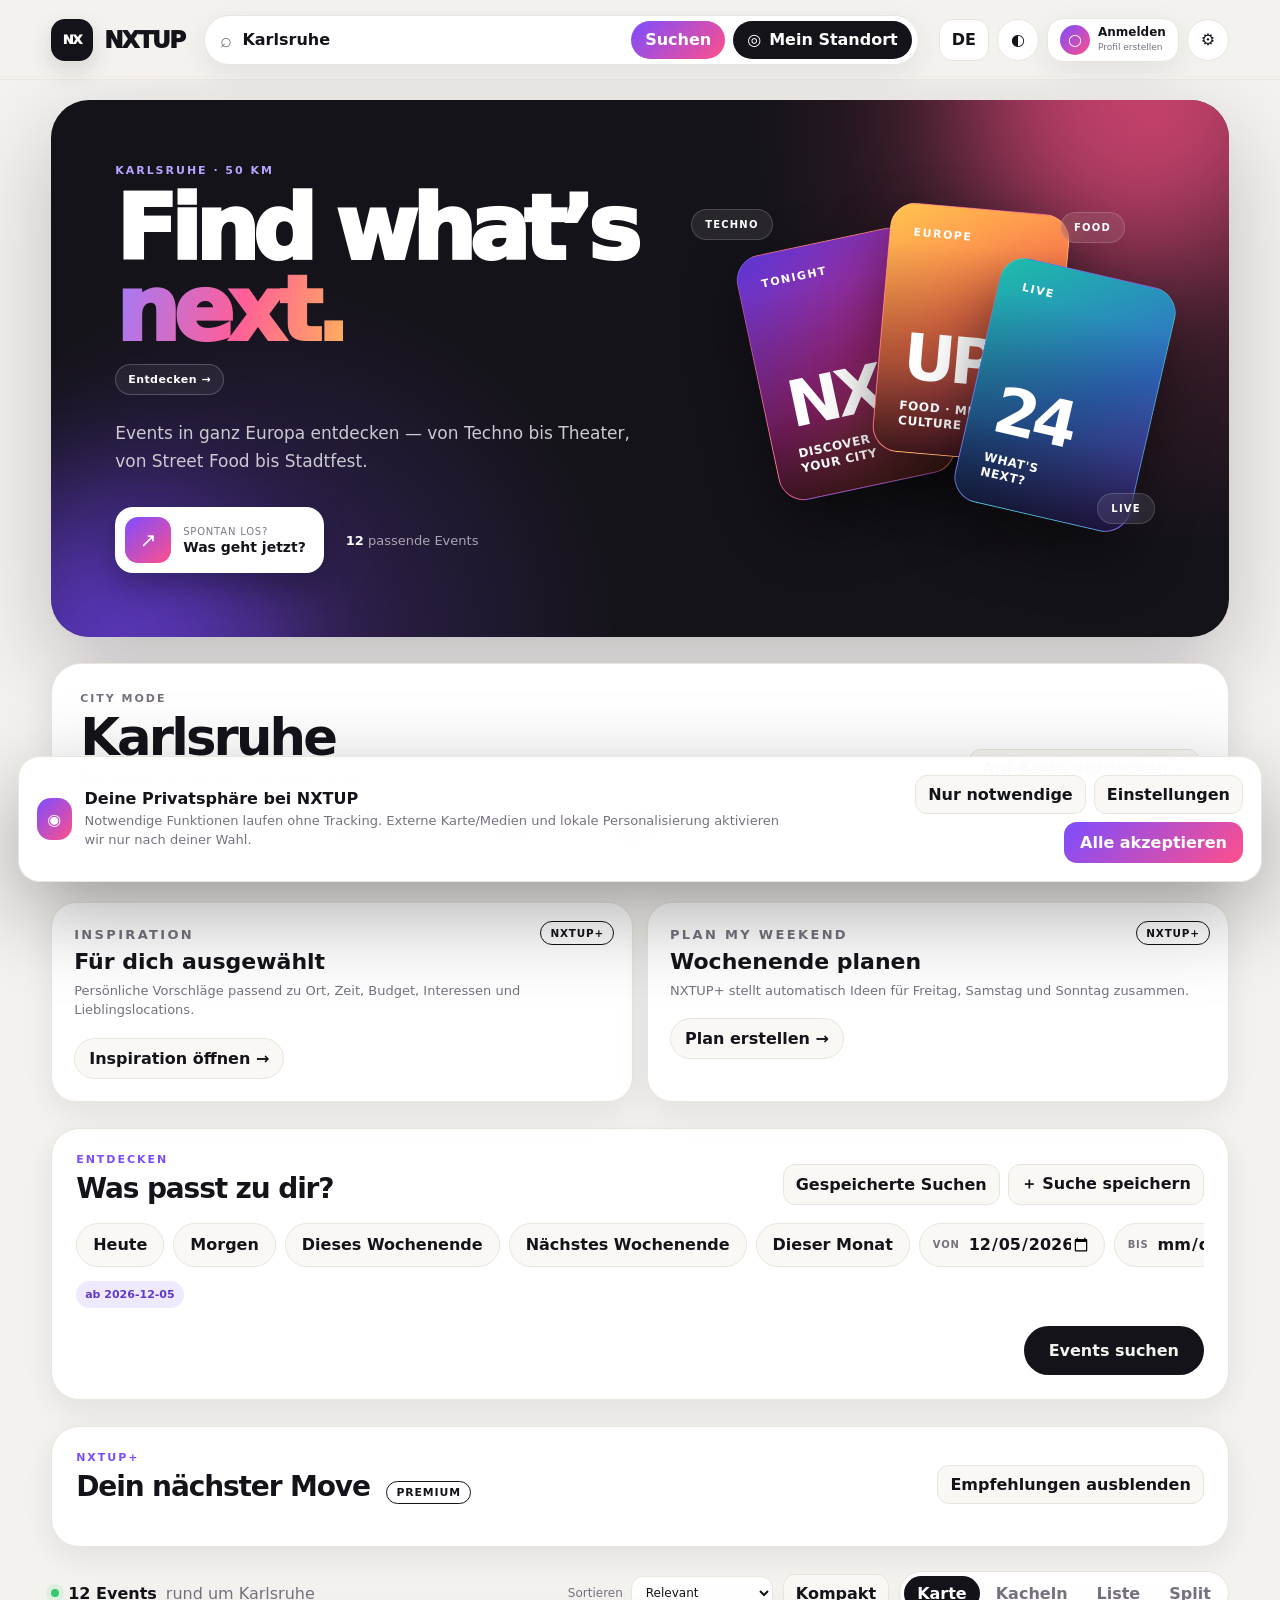
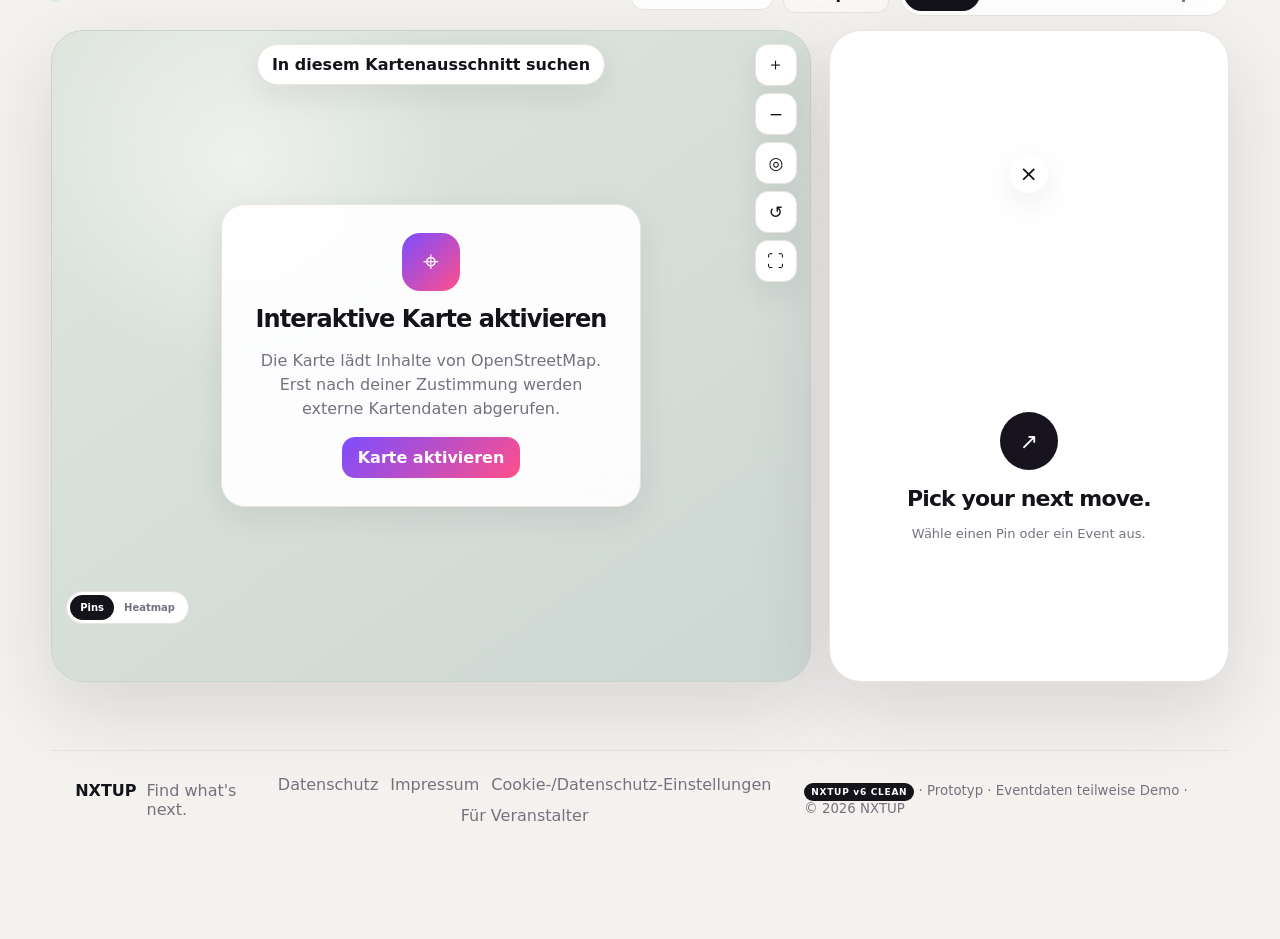
==== index.html @ 3a93f33f "Add files via upload" ====
<!doctype html>
<html lang="de">
<head>
  <meta charset="utf-8">
  <meta name="viewport" content="width=device-width,initial-scale=1,viewport-fit=cover">
  <meta name="theme-color" content="#15131a">
  <meta name="description" content="NXTUP — Find what's next. Events in Europa entdecken.">
  <title>NXTUP — Find what's next.</title>
  <link rel="manifest" href="manifest.webmanifest">
  <link rel="stylesheet" href="style.css">
</head>
<body>
  <a class="skipLink" href="#main">Zum Inhalt</a>

  <header class="topbar">
    <a class="brand" href="#" aria-label="NXTUP Startseite">
      <span class="brandGlyph">NX</span><span class="brandWord">NXTUP</span>
    </a>
    <form id="citySearch" class="searchShell" role="search">
      <span class="searchIcon" aria-hidden="true">⌕</span>
      <input id="place" list="citySuggestions" value="Karlsruhe" autocomplete="off" aria-label="Stadt, Ort oder PLZ" placeholder="Stadt, Ort oder PLZ in Europa">
      <datalist id="citySuggestions"></datalist>
      <button class="searchSubmit" type="submit">Suchen</button>
      <button id="locate" class="locationBtn" type="button" aria-label="Aktuellen Standort verwenden">◎ <b>Mein Standort</b></button>
    </form>
    <div class="topActions">
      <button id="language" class="textIconBtn" type="button" aria-label="Sprache wechseln">DE</button>
      <button id="theme" class="iconBtn" type="button" aria-label="Hell-/Dunkelmodus">◐</button>
      <button id="accountBtn" class="accountBtn" type="button" aria-label="Anmelden oder Profil erstellen"><span>○</span><b>Anmelden</b><small>Profil erstellen</small></button>
      <button id="privacyBtnTop" class="iconBtn" type="button" aria-label="Datenschutzeinstellungen">⚙</button>
    </div>
  </header>

  <main id="main">
    <section class="hero">
      <div class="heroGlow heroGlowA"></div><div class="heroGlow heroGlowB"></div>
      <div class="heroCopy">
        <p class="eyebrow" id="heroLocation">KARLSRUHE · 50 KM</p>
        <button id="heroDiscover" class="heroDiscover" type="button" aria-label="Quick Discover öffnen"><span class="heroTitle">Find what’s <span>next.</span></span><em>Entdecken →</em></button>
        <p class="heroText">Events in ganz Europa entdecken — von Techno bis Theater, von Street Food bis Stadtfest.</p>
        <div class="heroActions">
          <button id="now" class="primaryAction" type="button"><span class="bolt">↗</span><span><small>Spontan los?</small><strong>Was geht jetzt?</strong></span></button>
          <span class="heroHint"><b id="heroCount">0</b> passende Events</span>
        </div>
      </div>
      <div class="heroVisual" aria-hidden="true">
        <div class="poster posterOne"><span>TONIGHT</span><b>NX</b><small>DISCOVER<br>YOUR CITY</small></div>
        <div class="poster posterTwo"><span>EUROPE</span><b>UP</b><small>FOOD · MUSIC<br>CULTURE</small></div>
        <div class="poster posterThree"><span>LIVE</span><b>24</b><small>WHAT'S<br>NEXT?</small></div>
        <div class="floatingTag tagA">TECHNO</div><div class="floatingTag tagB">FOOD</div><div class="floatingTag tagC">LIVE</div>
      </div>
    </section>

    <section class="cityMode" aria-label="City Mode">
      <div class="cityModeCard">
        <div class="cityModeTop"><div><p class="kicker">CITY MODE</p><h2 id="cityModeTitle">Karlsruhe</h2><p><b id="cityModeCount">0</b> Ideen für deinen nächsten Move.</p></div><button id="cityMapBtn" class="ghostBtn" type="button">Auf Karte entdecken →</button></div>
        <div class="cityChips"><button class="cityChip" data-cityfilter="trending">Trending</button><button class="cityChip" data-cityfilter="today">Heute</button><button class="cityChip" data-cityfilter="weekend">Wochenende</button><button class="cityChip" data-cityfilter="free">Kostenlos</button><button class="cityChip" data-cityfilter="nightlife">Nightlife</button><button class="cityChip" data-cityfilter="food">Food</button><button class="cityChip" data-cityfilter="culture">Kultur</button></div>
      </div>
    </section>

    <section class="smartTools" aria-label="NXTUP Plus">
      <article class="smartBox premiumBox"><p class="kicker">INSPIRATION</p><h3>Für dich ausgewählt</h3><p>Persönliche Vorschläge passend zu Ort, Zeit, Budget, Interessen und Lieblingslocations.</p><div class="smartActions"><button id="surpriseBtn" class="smartAction" type="button">Inspiration öffnen →</button></div></article>
      <article class="smartBox premiumBox"><p class="kicker">PLAN MY WEEKEND</p><h3>Wochenende planen</h3><p>NXTUP+ stellt automatisch Ideen für Freitag, Samstag und Sonntag zusammen.</p><div class="smartActions"><button id="weekendPlanBtn" class="smartAction" type="button">Plan erstellen →</button></div></article>
    </section>

    <section class="discoveryShell" aria-label="Eventfilter">
      <div class="sectionIntro">
        <div><p class="kicker">ENTDECKEN</p><h2>Was passt zu dir?</h2></div>
        <div class="introActions"><button id="savedSearchesBtn" class="ghostBtn" type="button">Gespeicherte Suchen</button><button id="saveSearchBtn" class="ghostBtn" type="button">＋ Suche speichern</button></div>
      </div>

      <div class="quickRow" id="quickRow">
        <button class="quickChip" data-date="today" type="button">Heute</button>
        <button class="quickChip" data-date="tomorrow" type="button">Morgen</button>
        <button class="quickChip" data-date="weekend" type="button">Dieses Wochenende</button>
        <button class="quickChip" data-date="nextweekend" type="button">Nächstes Wochenende</button>
        <button class="quickChip" data-date="month" type="button">Dieser Monat</button>
        <label class="fieldChip"><span>Von</span><input id="from" type="date"></label>
        <label class="fieldChip"><span>Bis</span><input id="to" type="date"></label>
        <select id="type" class="selectChip" aria-label="Eventart"><option value="">Alle Eventarten</option></select>
        <select id="genre" class="selectChip" aria-label="Genre"><option value="">Alle Genres</option></select>
        <label class="fieldChip radiusChip"><span>Radius</span><select id="radius"><option value="5">5 km</option><option value="10">10 km</option><option value="25">25 km</option><option value="50" selected>50 km</option><option value="100">100 km</option><option value="city">Stadt</option><option value="map">Kartenausschnitt</option></select></label>
        <button id="more" class="quickChip filterButton" type="button">＋ Weitere Filter</button>
      </div>

      <div id="activeFilters" class="activeFilters" aria-live="polite"></div>
      <div class="discoverySearchRow"><button id="mainFilterSearch" class="discoverySearchBtn" type="button">Events suchen</button></div>

      <section id="morePanel" class="morePanel hidden" aria-label="Weitere Filter">
        <div class="panelHead"><strong>Weitere Filter</strong><button id="closeFilters" class="closeMini" type="button" aria-label="Filter schließen">×</button></div>
        <div class="filterGrid">
          <label class="togglePill"><input id="free" type="checkbox"> Kostenlos</label>
          <label class="togglePill"><input id="outdoor" type="checkbox"> Outdoor</label>
          <label class="togglePill"><input id="indoor" type="checkbox"> Indoor</label>
          <div class="priceRange"><label class="miniField">Preis ab <input id="minPrice" type="number" min="0" inputmode="decimal" value="0"><b>€</b></label><label class="miniField">Preis bis <input id="maxPrice" type="number" min="0" inputmode="decimal" placeholder="egal"><b>€</b></label></div>
          <label class="miniField">Start ab <input id="startTime" type="time"></label>
          <label class="miniField">Mindestalter <select id="age"><option value="">egal</option><option value="0">alle</option><option value="16">16+</option><option value="18">18+</option></select></label>
        </div>
        <div class="panelFooter"><button id="reset" class="resetBtn" type="button">Alles zurücksetzen</button><button id="applyFilters" class="ctaSmall" type="button">Ergebnisse anzeigen</button></div>
      </section>
    </section>

    <section class="recommendations" aria-label="Empfehlungen">
      <div class="recommendationHead"><div><p class="kicker">NXTUP+</p><h2>Dein nächster Move <span class="premiumTag">PREMIUM</span></h2></div><button id="toggleRecommendations" class="ghostBtn" type="button">Empfehlungen ausblenden</button></div>
      <div id="recommendationRail" class="recommendationRail"></div>
    </section>

    <section class="toolbar" aria-label="Ergebnisse steuern">
      <div class="resultsText"><span class="pulseDot"></span><strong id="count">0 Events</strong><span id="context"> rund um Karlsruhe</span></div>
      <div class="toolbarRight">
        <label class="sortControl">Sortieren <select id="sort"><option value="relevance">Relevant</option><option value="distance">Entfernung</option><option value="date">Datum</option><option value="price">Preis</option><option value="popular">Beliebtheit</option><option value="new">Neu hinzugefügt</option></select></label>
        <button id="densityBtn" class="ghostBtn" type="button" aria-pressed="false">Kompakt</button>
        <div class="viewSwitch" role="group" aria-label="Darstellung">
          <button id="mapBtn" class="active" type="button">Karte</button>
          <button id="gridBtn" type="button">Kacheln</button>
          <button id="listBtn" type="button">Liste</button>
          <button id="splitBtn" class="desktopOnly" type="button">Split</button>
        </div>
      </div>
    </section>

    <section id="mapView" class="mapWrap">
      <div class="mapPane">
        <div id="map" class="map" aria-label="Eventkarte"><div id="heatLegend" class="heatLegend hidden">Heatmap · je stärker, desto mehr Events</div>
          <div id="mapFallback" class="mapFallback">
            <div class="mapFallbackCard">
              <span class="mapGlyph">⌖</span><h2>Interaktive Karte aktivieren</h2>
              <p>Die Karte lädt Inhalte von OpenStreetMap. Erst nach deiner Zustimmung werden externe Kartendaten abgerufen.</p>
              <button id="enableMap" class="ctaSmall" type="button">Karte aktivieren</button>
            </div>
          </div>
        </div>
        <div class="mapModeToggle"><button id="pinsMode" class="active" type="button">Pins</button><button id="heatMode" type="button">Heatmap</button></div>
        <div class="floatingMapControls" aria-label="Kartensteuerung">
          <button id="zoomIn" type="button" title="Hineinzoomen">＋</button>
          <button id="zoomOut" type="button" title="Herauszoomen">−</button>
          <button id="mapLocate" type="button" title="Mein Standort">◎</button>
          <button id="resetMap" type="button" title="Zur Stadt zurück">↺</button>
          <button id="fullscreenMap" type="button" title="Vollbild">⛶</button>
        </div>
        <button id="searchMapArea" class="searchMapArea" type="button">In diesem Kartenausschnitt suchen</button>
      </div>
      <aside id="preview" class="preview empty" aria-live="polite">
        <button id="closePreview" class="closePanel" type="button" aria-label="Vorschau schließen">×</button>
        <div class="emptyState"><span>↗</span><strong>Pick your next move.</strong><p>Wähle einen Pin oder ein Event aus.</p></div>
      </aside>
    </section>

    <section id="gridView" class="eventGrid hidden" aria-label="Eventkacheln"></section>
    <section id="listView" class="eventList hidden" aria-label="Eventliste"></section>
    <section id="splitView" class="splitView hidden" aria-label="Geteilte Kartenansicht"><div id="splitList" class="splitList"></div><div id="splitMap" class="splitMap"><p>Karte wird über die Kartenansicht synchronisiert.</p></div></section>
  </main>

  <nav class="mobileNav" aria-label="Hauptnavigation">
    <button class="active" data-nav="discover" type="button"><b>⌖</b><span>Entdecken</span></button>
    <button id="navNow" type="button"><b>•</b><span>Jetzt</span></button>
    <button id="navSearch" type="button"><b>⌕</b><span>Events</span></button>
    <button id="saved" type="button"><b>♡</b><span>Merkliste</span></button>
    <button id="profile" type="button"><b>○</b><span>Profil</span></button>
  </nav>

  <footer class="footer">
    <div><strong>NXTUP</strong><span>Find what's next.</span></div>
    <nav><button id="privacyLink" type="button">Datenschutz</button><a href="impressum.html">Impressum</a><button id="cookieLink" type="button">Cookie-/Datenschutz-Einstellungen</button><button id="organizerBtn" type="button">Für Veranstalter</button></nav>
    <small><b class="versionBadge">NXTUP v6</b> · Prototyp · Eventdaten teilweise Demo · © <span id="year"></span> NXTUP</small>
  </footer>

  <dialog id="eventModal" class="modal"><button class="close" id="closeModal" type="button" aria-label="Schließen">×</button><div id="modalBody"></div></dialog>
  <dialog id="genericModal" class="modal"><button class="close" id="closeGeneric" type="button" aria-label="Schließen">×</button><div id="genericBody"></div></dialog>

  <div id="consentBanner" class="consentBanner hidden" role="dialog" aria-modal="true" aria-labelledby="consentTitle">
    <div class="consentCopy"><span class="privacyIcon">◉</span><div><strong id="consentTitle">Deine Privatsphäre bei NXTUP</strong><p>Notwendige Funktionen laufen ohne Tracking. Externe Karte/Medien und lokale Personalisierung aktivieren wir nur nach deiner Wahl.</p></div></div>
    <div class="consentActions"><button id="consentNecessary" class="ghostBtn" type="button">Nur notwendige</button><button id="consentSettings" class="ghostBtn" type="button">Einstellungen</button><button id="consentAll" class="ctaSmall" type="button">Alle akzeptieren</button></div>
  </div>

  <dialog id="consentModal" class="consentModal">
    <button class="close" id="closeConsent" type="button" aria-label="Schließen">×</button>
    <div class="consentModalBody">
      <p class="kicker">DATENSCHUTZ</p><h2>Du entscheidest.</h2>
      <p class="muted">Du kannst deine Auswahl jederzeit über ⚙ oder den Footer ändern.</p>
      <div class="consentOption fixed"><div><strong>Technisch notwendig</strong><p>Grundfunktionen, Sicherheit und aktuelle Sitzung. Immer aktiv.</p></div><span>Immer an</span></div>
      <label class="consentOption"><div><strong>Lokale Personalisierung</strong><p>Favoriten, Suchverlauf, gespeicherte Suchen und Darstellung werden nur auf diesem Gerät gespeichert.</p></div><input id="consentPersonalization" type="checkbox"></label>
      <label class="consentOption"><div><strong>Externe Karte</strong><p>OpenStreetMap-Kartenkacheln und bei Bedarf Geocoding. Dabei wird u. a. deine IP-Adresse an den Anbieter übertragen.</p></div><input id="consentMap" type="checkbox"></label>
      <label class="consentOption"><div><strong>Externe Eventmedien</strong><p>Externe Bild-URLs werden nur geladen, wenn du zustimmst. Bevorzugt nutzt NXTUP künftig lokal gespeicherte, lizenzierte Eventbilder.</p></div><input id="consentMedia" type="checkbox"></label>
      <div class="consentModalActions"><button id="saveConsent" class="ctaSmall" type="button">Auswahl speichern</button><button id="acceptAllModal" class="ghostBtn" type="button">Alle aktivieren</button></div>
    </div>
  </dialog>

  <script src="app.js"></script>
</body>
</html>
---- style.css ----
:root{
  --bg:#f4f2ef;--surface:#fff;--surface2:#faf8f5;--text:#15131a;--muted:#77717f;--line:#e9e4dd;
  --purple:#7c4dff;--pink:#ff4f8b;--orange:#ff9f43;--cyan:#31c9c9;--green:#36c86f;
  --shadow:0 28px 80px rgba(31,23,44,.13);--soft:0 10px 32px rgba(31,23,44,.08);--radius:28px;
}
*{box-sizing:border-box}html{scroll-behavior:smooth}body{margin:0;min-height:100vh;font-family:Inter,ui-sans-serif,system-ui,-apple-system,BlinkMacSystemFont,"Segoe UI",sans-serif;background:var(--bg);color:var(--text);overflow-x:hidden}body.dark{--bg:#0e0e12;--surface:#17171d;--surface2:#1e1d25;--text:#f7f5fb;--muted:#aaa4b2;--line:#2b2933;--shadow:0 30px 90px rgba(0,0,0,.45);--soft:0 12px 36px rgba(0,0,0,.22)}button,input,select{font:inherit}button{cursor:pointer}.hidden{display:none!important}.muted{color:var(--muted)}.skipLink{position:fixed;left:16px;top:-70px;z-index:1000;background:#fff;color:#111;padding:12px 16px;border-radius:12px}.skipLink:focus{top:16px}.desktopOnly{display:inline-flex}
.topbar{min-height:80px;position:sticky;top:0;z-index:70;display:flex;align-items:center;gap:20px;padding:14px 4vw;background:color-mix(in srgb,var(--bg) 88%,transparent);backdrop-filter:blur(22px);border-bottom:1px solid color-mix(in srgb,var(--line) 78%,transparent)}
.brand{display:flex;align-items:center;gap:11px;color:var(--text);text-decoration:none;flex:none}.brandGlyph{width:42px;height:42px;border-radius:14px;display:grid;place-items:center;background:#15131a;color:#fff;font-weight:950;font-size:13px;letter-spacing:-1px;box-shadow:0 10px 26px #0002}.brandWord{font-size:23px;font-weight:950;letter-spacing:-1.6px}.searchShell{height:50px;flex:1;max-width:760px;display:flex;align-items:center;gap:8px;padding:5px 6px 5px 15px;background:var(--surface);border:1px solid var(--line);border-radius:999px;box-shadow:var(--soft)}.searchIcon{font-size:20px;color:var(--muted)}.searchShell input{min-width:0;flex:1;border:0;outline:0;background:transparent;color:var(--text);font-weight:750}.searchSubmit,.locationBtn{height:38px;border:0;border-radius:999px;padding:0 14px;font-weight:850}.searchSubmit{background:linear-gradient(135deg,var(--purple),var(--pink));color:#fff}.locationBtn{background:var(--text);color:var(--surface);display:flex;align-items:center;gap:8px}.topActions{margin-left:auto;display:flex;align-items:center;gap:8px}.iconBtn,.textIconBtn{height:42px;min-width:42px;border-radius:50%;border:1px solid var(--line);background:var(--surface);color:var(--text);font-weight:850}.textIconBtn{border-radius:14px;padding:0 12px}
.hero{position:relative;min-height:500px;margin:20px 4vw 0;padding:60px clamp(28px,5vw,76px);border-radius:38px;overflow:hidden;background:#15131a;color:white;display:grid;grid-template-columns:1.05fr .95fr;align-items:center;box-shadow:0 34px 90px rgba(22,14,35,.24)}.hero:after{content:"";position:absolute;inset:0;background:radial-gradient(circle at 18% 100%,#854cff44,transparent 32%),radial-gradient(circle at 95% 5%,#ff55814b,transparent 34%);pointer-events:none}.heroGlow{position:absolute;border-radius:50%;filter:blur(70px);opacity:.65}.heroGlowA{width:300px;height:300px;background:#7345ff;left:-90px;bottom:-160px}.heroGlowB{width:340px;height:340px;background:#ff4f8b;right:-80px;top:-180px}.heroCopy{position:relative;z-index:3;max-width:720px}.eyebrow,.kicker{font-size:11px;font-weight:900;letter-spacing:.18em;margin:0 0 12px;color:#b9a3ff}.hero h1{font-size:clamp(56px,6vw,98px);line-height:.88;letter-spacing:-.07em;margin:0;max-width:720px}.hero h1 span{background:linear-gradient(105deg,#9d7cff,#ff5f97 55%,#ffb05d);background-clip:text;color:transparent}.heroText{max-width:620px;margin:24px 0 0;color:#cdc8d2;font-size:17px;line-height:1.65}.heroActions{display:flex;align-items:center;gap:22px;margin-top:32px}.primaryAction{border:0;border-radius:18px;padding:10px 18px 10px 10px;background:white;color:#15131a;display:flex;align-items:center;gap:12px;box-shadow:0 14px 30px #0004;text-align:left}.primaryAction .bolt{width:46px;height:46px;border-radius:13px;display:grid;place-items:center;background:linear-gradient(140deg,#7f4dff,#ff4f8b);color:white;font-size:20px}.primaryAction small{display:block;color:#7d7885;font-size:10px;text-transform:uppercase;letter-spacing:.08em}.primaryAction strong{display:block;font-size:14px;margin-top:2px}.heroHint{font-size:13px;color:#aaa4b2}.heroHint b{color:#fff}.heroVisual{position:relative;z-index:2;height:350px}.poster{position:absolute;width:180px;height:250px;border-radius:26px;padding:24px;display:flex;flex-direction:column;justify-content:flex-end;box-shadow:0 26px 60px #0007;border:1px solid #ffffff25;overflow:hidden}.poster:before{content:"";position:absolute;inset:0;background:linear-gradient(180deg,transparent 15%,#00000055 65%,#000b)}.poster>*{position:relative;z-index:1}.poster span{position:absolute;top:22px;left:23px;font-size:11px;font-weight:900;letter-spacing:.14em}.poster b{font-size:64px;line-height:.8;letter-spacing:-.08em}.poster small{font-size:12px;font-weight:900;letter-spacing:.05em;margin-top:16px;line-height:1.2}.posterOne{left:18%;top:45px;transform:rotate(-12deg);background:linear-gradient(145deg,#5b36d6,#b22b88 52%,#ff744f)}.posterTwo{left:43%;top:14px;transform:rotate(5deg);background:linear-gradient(150deg,#ffc44f,#ff784e 45%,#e2447c)}.posterThree{left:62%;top:76px;transform:rotate(13deg);background:linear-gradient(145deg,#1cbeaa,#326dc7 55%,#7046d8)}.floatingTag{position:absolute;padding:9px 13px;border-radius:999px;background:#ffffff16;border:1px solid #ffffff2a;backdrop-filter:blur(14px);font-size:10px;font-weight:900;letter-spacing:.12em}.tagA{left:5%;top:15px}.tagB{right:8%;top:18px}.tagC{right:2%;bottom:20px}
.discoveryShell,.recommendations{margin:26px 4vw 0;padding:24px;background:var(--surface);border:1px solid var(--line);border-radius:28px;box-shadow:var(--soft)}.sectionIntro,.recommendationHead{display:flex;align-items:end;justify-content:space-between;gap:20px;margin-bottom:18px}.sectionIntro .kicker,.recommendationHead .kicker{color:var(--purple);margin-bottom:6px}.sectionIntro h2,.recommendationHead h2{font-size:28px;letter-spacing:-.04em;margin:0}.introActions{display:flex;gap:8px}.ghostBtn{border:1px solid var(--line);background:var(--surface2);color:var(--text);border-radius:12px;padding:9px 12px;font-weight:800}.ghostBtn:hover{border-color:color-mix(in srgb,var(--purple) 40%,var(--line))}.quickRow{display:flex;gap:9px;overflow:auto;padding-bottom:2px;scrollbar-width:none}.quickRow::-webkit-scrollbar{display:none}.quickChip,.selectChip,.fieldChip{height:44px;white-space:nowrap;border:1px solid var(--line);border-radius:999px;background:var(--surface2);color:var(--text)}.quickChip{padding:0 16px;font-weight:800}.quickChip:hover,.quickChip.active{background:#17131f;color:#fff;border-color:#17131f}.selectChip{padding:0 34px 0 15px;font-weight:700;outline:0}.fieldChip{display:flex;align-items:center;gap:7px;padding:0 13px}.fieldChip span{font-size:10px;text-transform:uppercase;letter-spacing:.08em;color:var(--muted);font-weight:900}.fieldChip input,.fieldChip select{border:0;outline:0;background:transparent;color:var(--text);font-weight:750}.fieldChip input[type=date]{width:124px}.filterButton{border-style:dashed}.activeFilters{display:flex;flex-wrap:wrap;gap:7px;margin-top:12px}.activeFilter{display:inline-flex;gap:6px;align-items:center;padding:7px 9px;border-radius:999px;background:#efe9ff;color:#5f39cc;font-size:11px;font-weight:850}.dark .activeFilter{background:#2a203f;color:#cbbcff}.morePanel{position:relative;margin-top:16px;padding:18px;border-top:1px solid var(--line);background:var(--surface2);border-radius:18px}.panelHead,.panelFooter{display:flex;align-items:center;justify-content:space-between;gap:12px}.filterGrid{display:flex;gap:10px;align-items:center;flex-wrap:wrap;margin:16px 0}.togglePill,.miniField{min-height:42px;display:flex;align-items:center;gap:7px;padding:0 12px;border:1px solid var(--line);border-radius:13px;background:var(--surface);color:var(--muted);font-size:12px;font-weight:750}.togglePill input{accent-color:var(--purple)}.miniField input,.miniField select{width:90px;border:0;background:transparent;color:var(--text);outline:0}.resetBtn{border:0;background:transparent;color:var(--purple);font-weight:850;padding:10px}.closeMini,.closePanel{border:0;background:var(--surface);color:var(--text);font-size:22px}.ctaSmall{border:0;border-radius:13px;padding:11px 16px;background:linear-gradient(135deg,var(--purple),var(--pink));color:#fff;font-weight:900;text-decoration:none;display:inline-flex;align-items:center;justify-content:center}.ctaSmall.inline{margin-top:14px}
.recommendations{padding-bottom:20px}.recommendationRail{display:grid;grid-auto-flow:column;grid-auto-columns:minmax(220px,280px);gap:14px;overflow-x:auto;scroll-snap-type:x proximity;padding-bottom:4px}.recCard{scroll-snap-align:start;border:1px solid var(--line);background:var(--surface2);border-radius:20px;padding:16px;min-height:132px;display:flex;flex-direction:column;justify-content:space-between}.recCard span{font-size:22px}.recCard strong{font-size:17px;letter-spacing:-.03em}.recCard small{color:var(--muted)}
.toolbar{max-width:1700px;margin:auto;padding:24px 4vw 14px;display:flex;align-items:center;justify-content:space-between;gap:18px}.resultsText{display:flex;align-items:center;gap:9px}.pulseDot{width:8px;height:8px;border-radius:50%;background:var(--green);box-shadow:0 0 0 5px #42d57c22}.resultsText strong{font-size:16px}.resultsText span:last-child{color:var(--muted)}.toolbarRight{display:flex;align-items:center;gap:10px;flex-wrap:wrap;justify-content:flex-end}.sortControl{display:flex;align-items:center;gap:8px;color:var(--muted);font-size:12px}.sortControl select{border:1px solid var(--line);background:var(--surface);color:var(--text);border-radius:12px;padding:8px 10px}.viewSwitch{display:flex;gap:3px;padding:4px;border:1px solid var(--line);border-radius:999px;background:var(--surface)}.viewSwitch button{border:0;background:transparent;color:var(--muted);padding:8px 13px;border-radius:999px;font-weight:800}.viewSwitch .active{background:var(--text);color:var(--surface)}
.mapWrap{height:690px;display:grid;grid-template-columns:minmax(0,1fr) 400px;gap:18px;padding:0 4vw 38px;max-width:1700px;margin:auto}.mapPane{position:relative;min-width:0}.map{height:100%;position:relative;overflow:hidden;border-radius:32px;background:linear-gradient(135deg,#d7ddd5,#cbd4d0);border:1px solid #ccd2ca;box-shadow:var(--shadow);isolation:isolate}.mapFallback{position:absolute;inset:0;display:grid;place-items:center;padding:24px;background:radial-gradient(circle at 25% 20%,#ffffff88,transparent 28%),linear-gradient(145deg,#dfe6de,#cdd7d3)}.dark .mapFallback{background:radial-gradient(circle at 25% 20%,#ffffff0f,transparent 28%),linear-gradient(145deg,#1d2420,#202a26)}.mapFallbackCard{max-width:420px;text-align:center;background:color-mix(in srgb,var(--surface) 92%,transparent);padding:28px;border:1px solid var(--line);border-radius:24px;box-shadow:var(--soft);backdrop-filter:blur(12px)}.mapGlyph{width:58px;height:58px;border-radius:18px;display:grid;place-items:center;margin:0 auto 14px;background:linear-gradient(135deg,var(--purple),var(--pink));color:#fff;font-size:28px}.mapFallbackCard h2{margin:0 0 8px;letter-spacing:-.04em}.mapFallbackCard p{color:var(--muted);line-height:1.5}.floatingMapControls{position:absolute;right:14px;top:14px;z-index:25;display:grid;gap:7px}.floatingMapControls button{width:42px;height:42px;border-radius:13px;border:1px solid var(--line);background:var(--surface);color:var(--text);box-shadow:var(--soft);font-size:17px}.searchMapArea{position:absolute;z-index:25;left:50%;top:14px;transform:translateX(-50%);border:1px solid var(--line);background:var(--surface);color:var(--text);box-shadow:var(--soft);border-radius:999px;padding:10px 14px;font-weight:850}.preview{position:relative;background:var(--surface);border:1px solid var(--line);border-radius:32px;padding:14px;box-shadow:var(--shadow);overflow:auto}.preview.empty{display:grid;place-items:center}.closePanel{position:sticky;float:right;top:0;width:38px;height:38px;border-radius:50%;z-index:5;box-shadow:var(--soft)}.emptyState{text-align:center;max-width:250px;color:var(--muted)}.emptyState>span{width:58px;height:58px;border-radius:50%;display:grid;place-items:center;margin:0 auto 16px;background:#17131f;color:white;font-size:22px}.emptyState strong{display:block;font-size:22px;color:var(--text);letter-spacing:-.04em}.emptyState p{line-height:1.5;font-size:13px}
.eventGrid{max-width:1700px;margin:auto;padding:0 4vw 100px;display:grid;grid-template-columns:repeat(auto-fill,minmax(280px,1fr));gap:20px}.eventList{max-width:1500px;margin:auto;padding:0 4vw 100px;display:grid;gap:12px}.eventCard{position:relative;background:var(--surface);border:1px solid var(--line);border-radius:26px;padding:12px;box-shadow:var(--soft);transition:.2s transform,.2s box-shadow}.eventCard:hover{transform:translateY(-4px);box-shadow:var(--shadow)}.eventCard.compact{border-radius:20px}.eventArt{height:210px;border-radius:20px;position:relative;overflow:hidden;display:flex;align-items:flex-end;padding:16px;color:white;font-weight:900;background:linear-gradient(145deg,var(--art1,#6f4cff),var(--art2,#d64793) 55%,var(--art3,#ff9b55));isolation:isolate}.eventArt:after{content:"";position:absolute;width:220px;height:220px;border-radius:50%;right:-80px;top:-90px;background:#ffffff22;box-shadow:-130px 130px 0 42px #00000018;z-index:-1}.eventArt img{position:absolute;inset:0;width:100%;height:100%;object-fit:cover;z-index:-2}.eventArt .shade{position:absolute;inset:0;background:linear-gradient(180deg,transparent 30%,#000b);z-index:-1}.eventArt .eventBadge{padding:7px 9px;border-radius:999px;background:#0008;backdrop-filter:blur(8px);font-size:10px;letter-spacing:.07em}.saveBtn{position:absolute;right:23px;top:23px;z-index:5;width:38px;height:38px;border-radius:50%;border:1px solid #ffffff66;background:#1118;color:#fff;font-size:20px}.saveBtn.saved{background:#fff;color:#e53f78}.cardBody{padding:3px 4px 5px}.cardBody h3{font-size:21px;letter-spacing:-.045em;margin:13px 0 7px}.cardBody p{margin:7px 0;color:var(--muted);font-size:13px}.meta{display:flex;align-items:center;gap:7px;flex-wrap:wrap;color:var(--muted);font-size:12px}.pill{padding:7px 9px;border-radius:999px;background:var(--surface2);border:1px solid var(--line);font-weight:750}.cardActions{display:flex;gap:8px;margin-top:14px}.cardActions button{flex:1}.detailsBtn{border:1px solid var(--line);background:var(--surface2);color:var(--text);border-radius:13px;padding:11px;font-weight:850}.eventList .eventCard{display:grid;grid-template-columns:210px minmax(0,1fr);gap:14px}.eventList .eventArt{height:150px}.eventList .cardBody{display:flex;flex-direction:column;justify-content:center}.eventList .cardActions{max-width:300px}.dense .eventGrid{grid-template-columns:repeat(auto-fill,minmax(220px,1fr));gap:12px}.dense .eventGrid .eventArt{height:155px}.dense .eventGrid .cardBody h3{font-size:17px}.dense .eventGrid .pill:nth-child(n+4){display:none}
.splitView{max-width:1700px;margin:auto;padding:0 4vw 100px;display:grid;grid-template-columns:420px minmax(0,1fr);gap:18px;min-height:650px}.splitList{display:grid;gap:10px;align-content:start;max-height:650px;overflow:auto}.splitList .eventCard{display:grid;grid-template-columns:110px 1fr;gap:10px;border-radius:18px}.splitList .eventArt{height:100px;border-radius:14px}.splitList .cardBody h3{font-size:16px;margin-top:7px}.splitList .cardActions,.splitList .meta .pill:nth-child(n+3){display:none}.splitMap{border-radius:28px;border:1px dashed var(--line);display:grid;place-items:center;color:var(--muted);background:var(--surface)}
.modal,.consentModal{border:0;padding:0;border-radius:30px;background:var(--surface);color:var(--text);width:min(720px,94vw);max-height:90vh;box-shadow:0 35px 100px #0007}.modal::backdrop,.consentModal::backdrop{background:#0b0910b0;backdrop-filter:blur(7px)}.close{position:absolute;right:14px;top:14px;z-index:8;width:40px;height:40px;border:1px solid #ffffff55;border-radius:50%;background:#14131abd;color:#fff;font-size:22px}.modalContent{padding:14px 22px 28px}.modalContent .eventArt{height:300px}.modalContent h1{font-size:36px;letter-spacing:-.055em;margin:18px 0 7px}.modalContent p{line-height:1.65;color:var(--muted)}.sourceLinks{display:flex;gap:8px;flex-wrap:wrap;margin-top:12px}.sourceLinks a{flex:1;min-width:110px;color:var(--text);text-decoration:none;border:1px solid var(--line);background:var(--surface2);padding:11px;border-radius:12px;text-align:center;font-size:12px;font-weight:800}.primaryLink{display:block;width:100%;border:0;border-radius:15px;background:#17131f;color:white;padding:13px 16px;margin-top:16px;font-weight:900;text-align:center;text-decoration:none}.dark .primaryLink{background:#fff;color:#15131a}
.consentBanner{position:fixed;left:18px;right:18px;bottom:18px;z-index:120;display:flex;align-items:center;justify-content:space-between;gap:20px;padding:18px;border-radius:22px;background:color-mix(in srgb,var(--surface) 96%,transparent);border:1px solid var(--line);box-shadow:0 30px 90px #0005;backdrop-filter:blur(24px)}.consentCopy{display:flex;gap:13px;align-items:center;max-width:760px}.consentCopy p{margin:4px 0 0;color:var(--muted);font-size:13px;line-height:1.45}.privacyIcon{width:42px;height:42px;border-radius:14px;display:grid;place-items:center;background:linear-gradient(135deg,var(--purple),var(--pink));color:#fff}.consentActions{display:flex;gap:8px;flex-wrap:wrap;justify-content:flex-end}.consentModalBody{padding:30px}.consentModalBody h2{font-size:32px;letter-spacing:-.05em;margin:0 0 6px}.consentOption{display:flex;justify-content:space-between;gap:18px;align-items:center;padding:16px 0;border-top:1px solid var(--line)}.consentOption strong{display:block}.consentOption p{font-size:12px;color:var(--muted);margin:5px 0 0;line-height:1.5}.consentOption input{width:20px;height:20px;accent-color:var(--purple)}.consentOption.fixed span{font-size:12px;font-weight:850;color:var(--green)}.consentModalActions{display:flex;gap:8px;margin-top:12px}
.footer{margin:30px 4vw 90px;padding:24px;border-top:1px solid var(--line);display:flex;align-items:center;gap:20px;justify-content:space-between;color:var(--muted)}.footer>div{display:flex;gap:10px;align-items:baseline}.footer strong{color:var(--text)}.footer nav{display:flex;gap:12px;flex-wrap:wrap;justify-content:center}.footer a,.footer button{border:0;background:transparent;color:var(--muted);text-decoration:none;padding:0}.footer a:hover,.footer button:hover{color:var(--text)}.mobileNav{display:none}.legalPage{display:grid;place-items:center;padding:24px}.legalCard{width:min(760px,100%);background:var(--surface);border:1px solid var(--line);border-radius:28px;padding:28px;box-shadow:var(--soft)}.legalCard h1{font-size:38px;letter-spacing:-.05em}.legalCard p{line-height:1.7}.leaflet-container{font:inherit}.leaflet-control-attribution{font-size:10px!important}.nxtupMarker{background:none!important;border:0!important}.markerBubble{min-width:44px;height:44px;padding:0 12px;border-radius:15px;display:grid;place-items:center;background:#15131a;color:#fff;border:3px solid #fff;box-shadow:0 12px 28px #0005;font-size:18px}.clusterBubble{min-width:46px;height:46px;border-radius:50%;display:grid;place-items:center;background:linear-gradient(135deg,var(--purple),var(--pink));color:#fff;border:3px solid #fff;box-shadow:0 12px 28px #0005;font-weight:900}
@media(max-width:1080px){.hero{grid-template-columns:1fr .85fr}.heroVisual{transform:scale(.86);transform-origin:center}.mapWrap{grid-template-columns:minmax(0,1fr) 350px}.splitView{grid-template-columns:360px minmax(0,1fr)}}
@media(max-width:820px){.desktopOnly{display:none!important}.topbar{height:auto;min-height:68px;padding:10px 14px;gap:10px;flex-wrap:wrap}.brandGlyph{width:36px;height:36px;border-radius:12px}.brandWord{font-size:20px}.topActions{margin-left:auto}.searchShell{order:3;flex-basis:100%;max-width:none;height:47px}.locationBtn b{display:none}.searchSubmit{display:none}.hero{margin:12px 12px 0;min-height:440px;padding:34px 24px 25px;border-radius:28px;display:block}.hero h1{font-size:56px}.heroText{font-size:14px;line-height:1.55}.heroActions{margin-top:24px}.heroHint{display:none}.heroVisual{position:absolute;right:-72px;bottom:-96px;width:340px;height:250px;transform:scale(.57);opacity:.72}.discoveryShell,.recommendations{margin:15px 12px 0;padding:17px 14px;border-radius:22px}.sectionIntro,.recommendationHead{align-items:flex-start}.sectionIntro h2,.recommendationHead h2{font-size:22px}.introActions{display:none}.quickChip,.selectChip,.fieldChip{height:40px}.morePanel{position:fixed;left:10px;right:10px;bottom:74px;z-index:80;max-height:70vh;overflow:auto;border:1px solid var(--line);box-shadow:0 25px 80px #0007;border-radius:24px}.filterGrid{align-items:stretch}.miniField,.togglePill{flex:1;min-width:130px}.toolbar{padding:16px 15px 10px;align-items:flex-start}.resultsText span:last-child{display:none}.toolbarRight{gap:7px}.sortControl{width:100%;justify-content:flex-end}.viewSwitch button{padding:8px 10px}.mapWrap{height:560px;display:block;padding:0 10px 86px}.mapPane{height:100%}.map{height:100%;border-radius:24px}.preview{position:fixed;left:13px;right:13px;bottom:78px;z-index:60;max-height:58vh;border-radius:25px;box-shadow:0 24px 70px #0006;transform-origin:bottom}.preview.empty{display:none}.preview .eventArt{height:150px}.eventGrid{grid-template-columns:repeat(2,minmax(0,1fr));padding:0 12px 90px;gap:12px}.eventGrid .eventArt{height:150px}.eventGrid .cardBody h3{font-size:17px}.eventList{padding:0 12px 90px}.eventList .eventCard{grid-template-columns:120px minmax(0,1fr)}.eventList .eventArt{height:110px}.eventList .cardBody h3{font-size:17px;margin-top:5px}.eventList .meta .pill:nth-child(n+3){display:none}.eventList .cardActions{display:none}.mobileNav{display:flex;position:fixed;left:0;right:0;bottom:0;z-index:90;justify-content:space-around;padding:8px 5px calc(7px + env(safe-area-inset-bottom));background:color-mix(in srgb,var(--surface) 94%,transparent);backdrop-filter:blur(20px);border-top:1px solid var(--line)}.mobileNav button{flex:1;border:0;background:transparent;color:var(--muted)}.mobileNav b{display:block;font-size:20px}.mobileNav span{display:block;font-size:10px;font-weight:750;margin-top:2px}.mobileNav .active{color:var(--purple)}.modalContent .eventArt{height:210px}.consentBanner{left:10px;right:10px;bottom:78px;align-items:stretch;flex-direction:column}.consentActions{justify-content:stretch}.consentActions button{flex:1}.footer{flex-direction:column;text-align:center;margin-bottom:100px}.searchMapArea{top:auto;bottom:14px;max-width:70%;white-space:nowrap;overflow:hidden;text-overflow:ellipsis}}
@media(max-width:520px){.brandWord{font-size:19px}.hero{min-height:415px}.hero h1{font-size:50px}.primaryAction{padding-right:14px}.heroVisual{right:-105px}.fieldChip input[type=date]{width:108px}.eventGrid{grid-template-columns:1fr 1fr}.eventGrid .eventCard{padding:8px;border-radius:18px}.eventGrid .eventArt{height:125px;border-radius:14px;padding:10px}.eventGrid .saveBtn{right:15px;top:15px;width:34px;height:34px}.eventGrid .cardBody h3{font-size:15px}.eventGrid .cardBody p,.eventGrid .meta{font-size:10px}.eventGrid .meta .pill:nth-child(n+3){display:none}.eventGrid .cardActions{display:none}.recommendationRail{grid-auto-columns:220px}.modalContent{padding:12px 16px 24px}.modalContent h1{font-size:30px}.consentModalBody{padding:24px 18px}.consentOption{align-items:flex-start}.toolbarRight>.ghostBtn{display:none}}

/* Mapin-inspired NXTUP discovery additions */
.cityMode,.smartTools{max-width:1700px;margin:26px auto 0;padding:0 4vw}.cityModeCard{position:relative;overflow:hidden;border-radius:30px;padding:28px;background:var(--surface);border:1px solid var(--line);box-shadow:var(--soft)}.cityModeTop{display:flex;justify-content:space-between;gap:18px;align-items:flex-end}.cityModeTop h2{font-size:clamp(30px,4vw,54px);letter-spacing:-.055em;margin:2px 0}.cityModeTop p{margin:0;color:var(--muted)}.cityChips,.smartActions{display:flex;gap:9px;flex-wrap:wrap;margin-top:18px}.cityChip,.smartAction{border:1px solid var(--line);background:var(--surface2);color:var(--text);border-radius:999px;padding:10px 14px;font-weight:850}.cityChip:hover,.smartAction:hover{background:var(--text);color:var(--surface)}.smartTools{display:grid;grid-template-columns:1fr 1fr;gap:14px}.smartBox{padding:22px;border-radius:25px;background:var(--surface);border:1px solid var(--line);box-shadow:var(--soft)}.smartBox h3{margin:4px 0 7px;font-size:22px}.smartBox p{margin:0;color:var(--muted);line-height:1.5;font-size:13px}.statusBadge{position:absolute;left:14px;top:14px;z-index:4;padding:7px 10px;border-radius:999px;background:#15131ad9;color:#fff;font-size:10px;font-weight:950;letter-spacing:.06em;backdrop-filter:blur(8px)}.eventArt{position:relative}.eventSocial{display:flex;align-items:center;gap:7px;margin-top:10px;color:var(--muted);font-size:11px;font-weight:800}.detailQuickActions{display:flex;gap:8px;flex-wrap:wrap;margin:16px 0}.detailQuickActions button{border:1px solid var(--line);background:var(--surface2);color:var(--text);padding:10px 13px;border-radius:12px;font-weight:850}.vibeBox{margin:18px 0;padding:17px;border-radius:18px;background:var(--surface2);border:1px solid var(--line)}.vibeBox strong{display:block;margin-bottom:5px}.confidence{display:inline-flex;align-items:center;gap:6px;margin-top:12px;font-size:11px;font-weight:850;color:var(--muted)}.heatLegend{position:absolute;left:15px;top:15px;z-index:800;padding:9px 11px;border-radius:13px;background:color-mix(in srgb,var(--surface) 92%,transparent);border:1px solid var(--line);font-size:10px;font-weight:850;color:var(--muted);backdrop-filter:blur(12px)}.mapModeToggle{position:absolute;left:15px;bottom:58px;z-index:800;display:flex;padding:3px;border-radius:999px;background:var(--surface);border:1px solid var(--line)}.mapModeToggle button{border:0;background:transparent;color:var(--muted);padding:7px 10px;border-radius:999px;font-size:10px;font-weight:850}.mapModeToggle button.active{background:var(--text);color:var(--surface)}
@media(max-width:780px){.cityMode,.smartTools{padding:0 12px;margin-top:15px}.cityModeCard{padding:20px;border-radius:22px}.cityModeTop{display:block}.smartTools{grid-template-columns:1fr}.cityChips{flex-wrap:nowrap;overflow:auto}.smartBox{border-radius:21px}.mapModeToggle{bottom:52px}}

/* v5 UX additions */
.accountBtn{min-height:44px;border:1px solid var(--line);background:var(--surface);color:var(--text);border-radius:16px;padding:6px 12px;display:grid;grid-template-columns:auto auto;grid-template-rows:auto auto;column-gap:8px;align-items:center;text-align:left;box-shadow:var(--soft)}.accountBtn>span{grid-row:1/3;width:30px;height:30px;border-radius:50%;display:grid;place-items:center;background:linear-gradient(135deg,var(--purple),var(--pink));color:#fff;font-weight:900}.accountBtn b{font-size:12px;line-height:1}.accountBtn small{font-size:9px;color:var(--muted);line-height:1.1;margin-top:3px}.heroDiscover{display:block;border:0;background:transparent;color:inherit;padding:0;text-align:left;position:relative;cursor:pointer}.heroDiscover .heroTitle{display:block;font-size:clamp(55px,6vw,96px);line-height:.88;letter-spacing:-.07em;font-weight:950;max-width:720px;pointer-events:none}.heroDiscover .heroTitle>span{background:linear-gradient(105deg,#9d7cff,#ff5f97 55%,#ffb05d);background-clip:text;color:transparent}.heroDiscover em{display:inline-flex;margin-top:14px;padding:8px 12px;border:1px solid #ffffff35;border-radius:999px;color:#fff;font-size:11px;font-style:normal;font-weight:900;letter-spacing:.04em;background:#ffffff0f;transition:.2s}.heroDiscover:hover em,.heroDiscover:focus-visible em{background:#fff;color:#15131a}.heroDiscover:focus-visible{outline:3px solid #ffffff88;outline-offset:8px;border-radius:12px}.versionBadge{display:inline-block;padding:4px 7px;border-radius:999px;background:var(--text);color:var(--surface);font-size:9px;letter-spacing:.08em}.map,.leaflet-container{touch-action:none!important;cursor:grab}.map:active,.leaflet-container:active{cursor:grabbing}.leaflet-grab{cursor:grab!important}.leaflet-dragging .leaflet-grab{cursor:grabbing!important}.liveSearch{padding:22px}.liveSearchHead{display:flex;align-items:flex-end;justify-content:space-between;gap:14px}.liveSearchHead h1{margin:4px 0 0;font-size:34px;letter-spacing:-.05em}.liveLocationRow{display:flex;gap:8px;margin:18px 0}.liveLocationRow input{flex:1;min-width:0;border:1px solid var(--line);background:var(--surface2);color:var(--text);border-radius:14px;padding:12px 14px;outline:0}.liveTabs{display:flex;gap:5px;margin-bottom:14px;padding:4px;background:var(--surface2);border:1px solid var(--line);border-radius:999px;width:max-content}.liveTabs button{border:0;background:transparent;color:var(--muted);border-radius:999px;padding:8px 12px;font-weight:850}.liveTabs button.active{background:var(--text);color:var(--surface)}.liveResults{display:grid;gap:9px}.liveResult{display:grid;grid-template-columns:64px 1fr auto;gap:10px;align-items:center;border:1px solid var(--line);background:var(--surface2);border-radius:16px;padding:9px}.liveResultIcon{height:54px;border-radius:13px;display:grid;place-items:center;background:linear-gradient(135deg,var(--purple),var(--pink));color:#fff;font-size:22px}.liveResult strong{display:block}.liveResult small{display:block;color:var(--muted);margin-top:4px}.liveMapHint{padding:24px;border:1px dashed var(--line);border-radius:18px;text-align:center;color:var(--muted)}.quickDiscoverGrid{display:grid;grid-template-columns:repeat(2,minmax(0,1fr));gap:10px;margin-top:18px}.quickDiscoverGrid button{border:1px solid var(--line);background:var(--surface2);color:var(--text);border-radius:18px;padding:18px;text-align:left;font-weight:900}.quickDiscoverGrid button span{display:block;font-size:22px;margin-bottom:8px}.quickDiscoverGrid button:hover{transform:translateY(-2px);box-shadow:var(--soft)}
@media(max-width:900px){.accountBtn b,.accountBtn small{display:none}.accountBtn{display:grid;grid-template-columns:1fr;padding:6px}.accountBtn>span{grid-row:auto}.topActions{gap:6px}.liveSearchHead{display:block}.quickDiscoverGrid{grid-template-columns:1fr}}

/* NXTUP v6 — cleaner product UI */
.hero{min-height:460px;padding-top:64px;padding-bottom:64px}
.heroTitle{font-size:clamp(3.2rem,7vw,7rem)!important;line-height:.9!important}
.heroDiscover{cursor:pointer}
.heroDiscover:hover em{transform:translateX(6px)}
.heroDiscover em{transition:transform .22s ease}
.discoverySearchRow{display:flex;justify-content:flex-end;margin-top:18px}
.discoverySearchBtn{min-width:180px;border:0;border-radius:999px;padding:15px 24px;font:inherit;font-weight:800;background:var(--text);color:var(--bg);cursor:pointer}
.premiumTag{display:inline-flex;align-items:center;border:1px solid currentColor;border-radius:999px;padding:4px 9px;font-size:.68rem;font-weight:900;letter-spacing:.08em;margin-left:8px}
.premiumBox{position:relative;overflow:hidden}.premiumBox:after{content:'NXTUP+';position:absolute;top:18px;right:18px;border:1px solid currentColor;border-radius:999px;padding:5px 9px;font-size:.65rem;font-weight:900;letter-spacing:.08em}
.priceRange{display:grid;grid-template-columns:1fr 1fr;gap:10px}
.accountPlans{display:grid;grid-template-columns:1fr 1fr;gap:14px;margin-top:20px}.planCard{border:1px solid var(--line);border-radius:26px;padding:22px;background:var(--surface)}.planCard.featured{box-shadow:0 14px 50px rgba(86,70,255,.16)}.planCard h3{font-size:1.4rem;margin:8px 0}.planPrice{font-size:2rem;font-weight:900}.planList{padding-left:18px;line-height:1.8}.planButton{width:100%;border:0;border-radius:999px;padding:13px 16px;font:inherit;font-weight:850;cursor:pointer;background:var(--text);color:var(--bg)}.planCard.featured .planButton{background:linear-gradient(110deg,#6d54ff,#d84991);color:white}.trialNote{font-size:.78rem;opacity:.7;margin-top:9px}.venueSearchResults{display:grid;gap:10px;margin-top:16px}.venueResult{display:flex;justify-content:space-between;align-items:center;width:100%;border:1px solid var(--line);border-radius:20px;padding:15px 17px;background:var(--surface);color:inherit;text-align:left;cursor:pointer}.venueResult small{display:block;opacity:.65;margin-top:4px}.followBtn{border:1px solid var(--line);border-radius:999px;padding:9px 13px;background:transparent;color:inherit;font-weight:800;cursor:pointer}.liveResultIcon,.recCard>span{display:none!important}.cityChips .cityChip{padding-left:16px}.quickDiscoverGrid button span{display:none}.premiumLock{opacity:.75}.searchShell input{min-width:260px}.versionBadge:after{content:' CLEAN'}
@media(max-width:760px){.hero{min-height:auto;padding-top:42px;padding-bottom:42px}.heroTitle{font-size:clamp(3rem,15vw,5rem)!important}.accountPlans{grid-template-columns:1fr}.discoverySearchRow{justify-content:stretch}.discoverySearchBtn{width:100%}.searchShell input{min-width:0}}
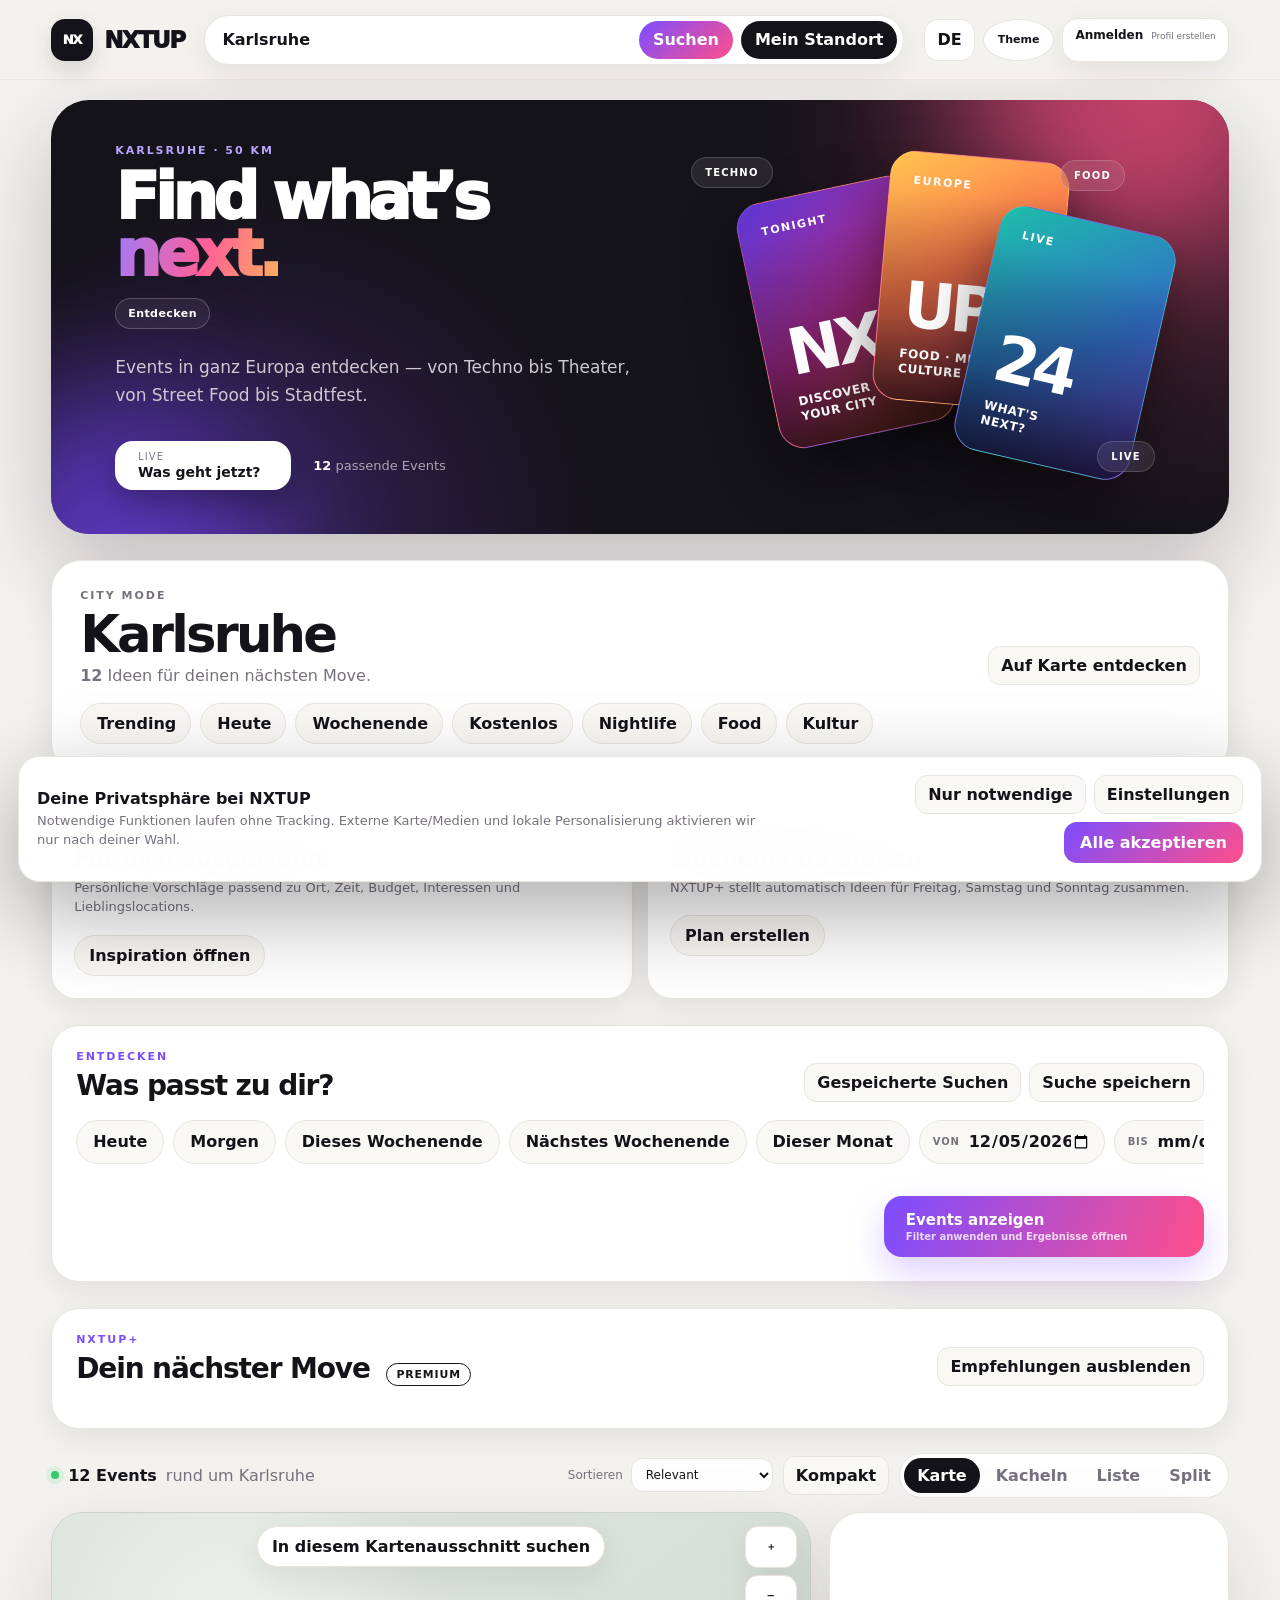
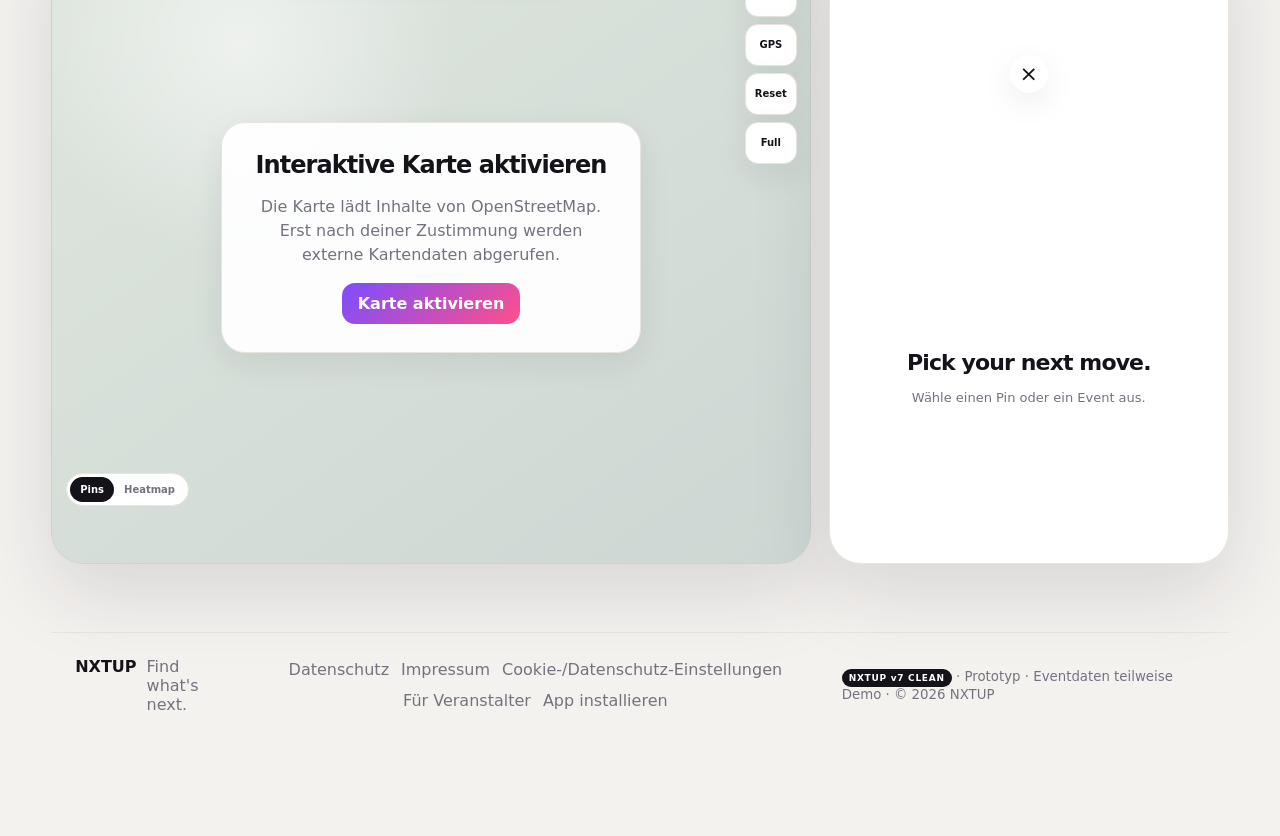
==== commit c06212aa: "Add files via upload" ====
--- a/index.html
+++ b/index.html
@@ -4,9 +4,15 @@
   <meta charset="utf-8">
   <meta name="viewport" content="width=device-width,initial-scale=1,viewport-fit=cover">
   <meta name="theme-color" content="#15131a">
+  <meta name="apple-mobile-web-app-capable" content="yes">
+  <meta name="apple-mobile-web-app-status-bar-style" content="black-translucent">
+  <meta name="apple-mobile-web-app-title" content="NXTUP">
   <meta name="description" content="NXTUP — Find what's next. Events in Europa entdecken.">
   <title>NXTUP — Find what's next.</title>
   <link rel="manifest" href="manifest.webmanifest">
+  <link rel="apple-touch-icon" sizes="180x180" href="apple-touch-icon.png">
+  <link rel="icon" type="image/png" sizes="192x192" href="icons/icon-192.png">
+  <link rel="icon" type="image/png" sizes="512x512" href="icons/icon-512.png">
   <link rel="stylesheet" href="style.css">
 </head>
 <body>
@@ -17,17 +23,16 @@
       <span class="brandGlyph">NX</span><span class="brandWord">NXTUP</span>
     </a>
     <form id="citySearch" class="searchShell" role="search">
-      <span class="searchIcon" aria-hidden="true">⌕</span>
+      
       <input id="place" list="citySuggestions" value="Karlsruhe" autocomplete="off" aria-label="Stadt, Ort oder PLZ" placeholder="Stadt, Ort oder PLZ in Europa">
       <datalist id="citySuggestions"></datalist>
       <button class="searchSubmit" type="submit">Suchen</button>
-      <button id="locate" class="locationBtn" type="button" aria-label="Aktuellen Standort verwenden">◎ <b>Mein Standort</b></button>
+      <button id="locate" class="locationBtn" type="button">Mein Standort</button>
     </form>
     <div class="topActions">
       <button id="language" class="textIconBtn" type="button" aria-label="Sprache wechseln">DE</button>
-      <button id="theme" class="iconBtn" type="button" aria-label="Hell-/Dunkelmodus">◐</button>
-      <button id="accountBtn" class="accountBtn" type="button" aria-label="Anmelden oder Profil erstellen"><span>○</span><b>Anmelden</b><small>Profil erstellen</small></button>
-      <button id="privacyBtnTop" class="iconBtn" type="button" aria-label="Datenschutzeinstellungen">⚙</button>
+      <button id="theme" class="iconBtn" type="button" aria-label="Hell-/Dunkelmodus">Theme</button>
+      <button id="accountBtn" class="accountBtn" type="button" aria-label="Anmelden oder Profil erstellen"><b>Anmelden</b><small>Profil erstellen</small></button>
     </div>
   </header>
 
@@ -36,10 +41,10 @@
       <div class="heroGlow heroGlowA"></div><div class="heroGlow heroGlowB"></div>
       <div class="heroCopy">
         <p class="eyebrow" id="heroLocation">KARLSRUHE · 50 KM</p>
-        <button id="heroDiscover" class="heroDiscover" type="button" aria-label="Quick Discover öffnen"><span class="heroTitle">Find what’s <span>next.</span></span><em>Entdecken →</em></button>
+        <button id="heroDiscover" class="heroDiscover" type="button" aria-label="Entdecken öffnen"><span class="heroTitle">Find what’s <span>next.</span></span><em>Entdecken</em></button>
         <p class="heroText">Events in ganz Europa entdecken — von Techno bis Theater, von Street Food bis Stadtfest.</p>
         <div class="heroActions">
-          <button id="now" class="primaryAction" type="button"><span class="bolt">↗</span><span><small>Spontan los?</small><strong>Was geht jetzt?</strong></span></button>
+          <button id="now" class="primaryAction" type="button"><span><small>LIVE</small><strong>Was geht jetzt?</strong></span></button>
           <span class="heroHint"><b id="heroCount">0</b> passende Events</span>
         </div>
       </div>
@@ -53,20 +58,20 @@
 
     <section class="cityMode" aria-label="City Mode">
       <div class="cityModeCard">
-        <div class="cityModeTop"><div><p class="kicker">CITY MODE</p><h2 id="cityModeTitle">Karlsruhe</h2><p><b id="cityModeCount">0</b> Ideen für deinen nächsten Move.</p></div><button id="cityMapBtn" class="ghostBtn" type="button">Auf Karte entdecken →</button></div>
+        <div class="cityModeTop"><div><p class="kicker">CITY MODE</p><h2 id="cityModeTitle">Karlsruhe</h2><p><b id="cityModeCount">0</b> Ideen für deinen nächsten Move.</p></div><button id="cityMapBtn" class="ghostBtn" type="button">Auf Karte entdecken</button></div>
         <div class="cityChips"><button class="cityChip" data-cityfilter="trending">Trending</button><button class="cityChip" data-cityfilter="today">Heute</button><button class="cityChip" data-cityfilter="weekend">Wochenende</button><button class="cityChip" data-cityfilter="free">Kostenlos</button><button class="cityChip" data-cityfilter="nightlife">Nightlife</button><button class="cityChip" data-cityfilter="food">Food</button><button class="cityChip" data-cityfilter="culture">Kultur</button></div>
       </div>
     </section>
 
     <section class="smartTools" aria-label="NXTUP Plus">
-      <article class="smartBox premiumBox"><p class="kicker">INSPIRATION</p><h3>Für dich ausgewählt</h3><p>Persönliche Vorschläge passend zu Ort, Zeit, Budget, Interessen und Lieblingslocations.</p><div class="smartActions"><button id="surpriseBtn" class="smartAction" type="button">Inspiration öffnen →</button></div></article>
-      <article class="smartBox premiumBox"><p class="kicker">PLAN MY WEEKEND</p><h3>Wochenende planen</h3><p>NXTUP+ stellt automatisch Ideen für Freitag, Samstag und Sonntag zusammen.</p><div class="smartActions"><button id="weekendPlanBtn" class="smartAction" type="button">Plan erstellen →</button></div></article>
+      <article class="smartBox premiumBox"><p class="kicker">INSPIRATION</p><h3>Für dich ausgewählt</h3><p>Persönliche Vorschläge passend zu Ort, Zeit, Budget, Interessen und Lieblingslocations.</p><div class="smartActions"><button id="inspirationBtn" class="smartAction" type="button">Inspiration öffnen</button></div></article>
+      <article class="smartBox premiumBox"><p class="kicker">PLAN MY WEEKEND</p><h3>Wochenende planen</h3><p>NXTUP+ stellt automatisch Ideen für Freitag, Samstag und Sonntag zusammen.</p><div class="smartActions"><button id="weekendPlanBtn" class="smartAction" type="button">Plan erstellen</button></div></article>
     </section>
 
     <section class="discoveryShell" aria-label="Eventfilter">
       <div class="sectionIntro">
         <div><p class="kicker">ENTDECKEN</p><h2>Was passt zu dir?</h2></div>
-        <div class="introActions"><button id="savedSearchesBtn" class="ghostBtn" type="button">Gespeicherte Suchen</button><button id="saveSearchBtn" class="ghostBtn" type="button">＋ Suche speichern</button></div>
+        <div class="introActions"><button id="savedSearchesBtn" class="ghostBtn" type="button">Gespeicherte Suchen</button><button id="saveSearchBtn" class="ghostBtn" type="button">Suche speichern</button></div>
       </div>
 
       <div class="quickRow" id="quickRow">
@@ -80,11 +85,11 @@
         <select id="type" class="selectChip" aria-label="Eventart"><option value="">Alle Eventarten</option></select>
         <select id="genre" class="selectChip" aria-label="Genre"><option value="">Alle Genres</option></select>
         <label class="fieldChip radiusChip"><span>Radius</span><select id="radius"><option value="5">5 km</option><option value="10">10 km</option><option value="25">25 km</option><option value="50" selected>50 km</option><option value="100">100 km</option><option value="city">Stadt</option><option value="map">Kartenausschnitt</option></select></label>
-        <button id="more" class="quickChip filterButton" type="button">＋ Weitere Filter</button>
+        <button id="more" class="quickChip filterButton" type="button">Weitere Filter</button>
       </div>
 
       <div id="activeFilters" class="activeFilters" aria-live="polite"></div>
-      <div class="discoverySearchRow"><button id="mainFilterSearch" class="discoverySearchBtn" type="button">Events suchen</button></div>
+      <div class="discoverySearchRow"><button id="mainFilterSearch" class="discoverySearchBtn" type="button"><strong>Events anzeigen</strong><span id="searchButtonHint">Filter anwenden und Ergebnisse öffnen</span></button></div>
 
       <section id="morePanel" class="morePanel hidden" aria-label="Weitere Filter">
         <div class="panelHead"><strong>Weitere Filter</strong><button id="closeFilters" class="closeMini" type="button" aria-label="Filter schließen">×</button></div>
@@ -100,7 +105,7 @@
       </section>
     </section>
 
-    <section class="recommendations" aria-label="Empfehlungen">
+    <section id="recommendations" class="recommendations" aria-label="Empfehlungen">
       <div class="recommendationHead"><div><p class="kicker">NXTUP+</p><h2>Dein nächster Move <span class="premiumTag">PREMIUM</span></h2></div><button id="toggleRecommendations" class="ghostBtn" type="button">Empfehlungen ausblenden</button></div>
       <div id="recommendationRail" class="recommendationRail"></div>
     </section>
@@ -124,7 +129,7 @@
         <div id="map" class="map" aria-label="Eventkarte"><div id="heatLegend" class="heatLegend hidden">Heatmap · je stärker, desto mehr Events</div>
           <div id="mapFallback" class="mapFallback">
             <div class="mapFallbackCard">
-              <span class="mapGlyph">⌖</span><h2>Interaktive Karte aktivieren</h2>
+              <h2>Interaktive Karte aktivieren</h2>
               <p>Die Karte lädt Inhalte von OpenStreetMap. Erst nach deiner Zustimmung werden externe Kartendaten abgerufen.</p>
               <button id="enableMap" class="ctaSmall" type="button">Karte aktivieren</button>
             </div>
@@ -134,15 +139,15 @@
         <div class="floatingMapControls" aria-label="Kartensteuerung">
           <button id="zoomIn" type="button" title="Hineinzoomen">＋</button>
           <button id="zoomOut" type="button" title="Herauszoomen">−</button>
-          <button id="mapLocate" type="button" title="Mein Standort">◎</button>
-          <button id="resetMap" type="button" title="Zur Stadt zurück">↺</button>
-          <button id="fullscreenMap" type="button" title="Vollbild">⛶</button>
+          <button id="mapLocate" type="button" title="Mein Standort">GPS</button>
+          <button id="resetMap" type="button" title="Zur Stadt zurück">Reset</button>
+          <button id="fullscreenMap" type="button" title="Vollbild">Full</button>
         </div>
         <button id="searchMapArea" class="searchMapArea" type="button">In diesem Kartenausschnitt suchen</button>
       </div>
       <aside id="preview" class="preview empty" aria-live="polite">
         <button id="closePreview" class="closePanel" type="button" aria-label="Vorschau schließen">×</button>
-        <div class="emptyState"><span>↗</span><strong>Pick your next move.</strong><p>Wähle einen Pin oder ein Event aus.</p></div>
+        <div class="emptyState"><strong>Pick your next move.</strong><p>Wähle einen Pin oder ein Event aus.</p></div>
       </aside>
     </section>
 
@@ -152,24 +157,24 @@
   </main>
 
   <nav class="mobileNav" aria-label="Hauptnavigation">
-    <button class="active" data-nav="discover" type="button"><b>⌖</b><span>Entdecken</span></button>
-    <button id="navNow" type="button"><b>•</b><span>Jetzt</span></button>
-    <button id="navSearch" type="button"><b>⌕</b><span>Events</span></button>
-    <button id="saved" type="button"><b>♡</b><span>Merkliste</span></button>
-    <button id="profile" type="button"><b>○</b><span>Profil</span></button>
+    <button class="active" data-nav="discover" type="button"><span>Entdecken</span></button>
+    <button id="navNow" type="button"><span>Jetzt</span></button>
+    <button id="navSearch" type="button"><span>Events</span></button>
+    <button id="saved" type="button"><span>Merkliste</span></button>
+    <button id="profile" type="button"><span>Profil</span></button>
   </nav>
 
   <footer class="footer">
     <div><strong>NXTUP</strong><span>Find what's next.</span></div>
-    <nav><button id="privacyLink" type="button">Datenschutz</button><a href="impressum.html">Impressum</a><button id="cookieLink" type="button">Cookie-/Datenschutz-Einstellungen</button><button id="organizerBtn" type="button">Für Veranstalter</button></nav>
-    <small><b class="versionBadge">NXTUP v6</b> · Prototyp · Eventdaten teilweise Demo · © <span id="year"></span> NXTUP</small>
+    <nav><button id="privacyLink" type="button">Datenschutz</button><a href="impressum.html">Impressum</a><button id="cookieLink" type="button">Cookie-/Datenschutz-Einstellungen</button><button id="organizerBtn" type="button">Für Veranstalter</button><button id="installAppBtn" type="button">App installieren</button></nav>
+    <small><b class="versionBadge">NXTUP v7</b> · Prototyp · Eventdaten teilweise Demo · © <span id="year"></span> NXTUP</small>
   </footer>
 
   <dialog id="eventModal" class="modal"><button class="close" id="closeModal" type="button" aria-label="Schließen">×</button><div id="modalBody"></div></dialog>
   <dialog id="genericModal" class="modal"><button class="close" id="closeGeneric" type="button" aria-label="Schließen">×</button><div id="genericBody"></div></dialog>
 
   <div id="consentBanner" class="consentBanner hidden" role="dialog" aria-modal="true" aria-labelledby="consentTitle">
-    <div class="consentCopy"><span class="privacyIcon">◉</span><div><strong id="consentTitle">Deine Privatsphäre bei NXTUP</strong><p>Notwendige Funktionen laufen ohne Tracking. Externe Karte/Medien und lokale Personalisierung aktivieren wir nur nach deiner Wahl.</p></div></div>
+    <div class="consentCopy"><div><strong id="consentTitle">Deine Privatsphäre bei NXTUP</strong><p>Notwendige Funktionen laufen ohne Tracking. Externe Karte/Medien und lokale Personalisierung aktivieren wir nur nach deiner Wahl.</p></div></div>
     <div class="consentActions"><button id="consentNecessary" class="ghostBtn" type="button">Nur notwendige</button><button id="consentSettings" class="ghostBtn" type="button">Einstellungen</button><button id="consentAll" class="ctaSmall" type="button">Alle akzeptieren</button></div>
   </div>
 
@@ -177,7 +182,7 @@
     <button class="close" id="closeConsent" type="button" aria-label="Schließen">×</button>
     <div class="consentModalBody">
       <p class="kicker">DATENSCHUTZ</p><h2>Du entscheidest.</h2>
-      <p class="muted">Du kannst deine Auswahl jederzeit über ⚙ oder den Footer ändern.</p>
+      <p class="muted">Du kannst deine Auswahl jederzeit über den Footer ändern.</p>
       <div class="consentOption fixed"><div><strong>Technisch notwendig</strong><p>Grundfunktionen, Sicherheit und aktuelle Sitzung. Immer aktiv.</p></div><span>Immer an</span></div>
       <label class="consentOption"><div><strong>Lokale Personalisierung</strong><p>Favoriten, Suchverlauf, gespeicherte Suchen und Darstellung werden nur auf diesem Gerät gespeichert.</p></div><input id="consentPersonalization" type="checkbox"></label>
       <label class="consentOption"><div><strong>Externe Karte</strong><p>OpenStreetMap-Kartenkacheln und bei Bedarf Geocoding. Dabei wird u. a. deine IP-Adresse an den Anbieter übertragen.</p></div><input id="consentMap" type="checkbox"></label>
--- a/style.css
+++ b/style.css
@@ -28,7 +28,7 @@
 .accountBtn{min-height:44px;border:1px solid var(--line);background:var(--surface);color:var(--text);border-radius:16px;padding:6px 12px;display:grid;grid-template-columns:auto auto;grid-template-rows:auto auto;column-gap:8px;align-items:center;text-align:left;box-shadow:var(--soft)}.accountBtn>span{grid-row:1/3;width:30px;height:30px;border-radius:50%;display:grid;place-items:center;background:linear-gradient(135deg,var(--purple),var(--pink));color:#fff;font-weight:900}.accountBtn b{font-size:12px;line-height:1}.accountBtn small{font-size:9px;color:var(--muted);line-height:1.1;margin-top:3px}.heroDiscover{display:block;border:0;background:transparent;color:inherit;padding:0;text-align:left;position:relative;cursor:pointer}.heroDiscover .heroTitle{display:block;font-size:clamp(55px,6vw,96px);line-height:.88;letter-spacing:-.07em;font-weight:950;max-width:720px;pointer-events:none}.heroDiscover .heroTitle>span{background:linear-gradient(105deg,#9d7cff,#ff5f97 55%,#ffb05d);background-clip:text;color:transparent}.heroDiscover em{display:inline-flex;margin-top:14px;padding:8px 12px;border:1px solid #ffffff35;border-radius:999px;color:#fff;font-size:11px;font-style:normal;font-weight:900;letter-spacing:.04em;background:#ffffff0f;transition:.2s}.heroDiscover:hover em,.heroDiscover:focus-visible em{background:#fff;color:#15131a}.heroDiscover:focus-visible{outline:3px solid #ffffff88;outline-offset:8px;border-radius:12px}.versionBadge{display:inline-block;padding:4px 7px;border-radius:999px;background:var(--text);color:var(--surface);font-size:9px;letter-spacing:.08em}.map,.leaflet-container{touch-action:none!important;cursor:grab}.map:active,.leaflet-container:active{cursor:grabbing}.leaflet-grab{cursor:grab!important}.leaflet-dragging .leaflet-grab{cursor:grabbing!important}.liveSearch{padding:22px}.liveSearchHead{display:flex;align-items:flex-end;justify-content:space-between;gap:14px}.liveSearchHead h1{margin:4px 0 0;font-size:34px;letter-spacing:-.05em}.liveLocationRow{display:flex;gap:8px;margin:18px 0}.liveLocationRow input{flex:1;min-width:0;border:1px solid var(--line);background:var(--surface2);color:var(--text);border-radius:14px;padding:12px 14px;outline:0}.liveTabs{display:flex;gap:5px;margin-bottom:14px;padding:4px;background:var(--surface2);border:1px solid var(--line);border-radius:999px;width:max-content}.liveTabs button{border:0;background:transparent;color:var(--muted);border-radius:999px;padding:8px 12px;font-weight:850}.liveTabs button.active{background:var(--text);color:var(--surface)}.liveResults{display:grid;gap:9px}.liveResult{display:grid;grid-template-columns:64px 1fr auto;gap:10px;align-items:center;border:1px solid var(--line);background:var(--surface2);border-radius:16px;padding:9px}.liveResultIcon{height:54px;border-radius:13px;display:grid;place-items:center;background:linear-gradient(135deg,var(--purple),var(--pink));color:#fff;font-size:22px}.liveResult strong{display:block}.liveResult small{display:block;color:var(--muted);margin-top:4px}.liveMapHint{padding:24px;border:1px dashed var(--line);border-radius:18px;text-align:center;color:var(--muted)}.quickDiscoverGrid{display:grid;grid-template-columns:repeat(2,minmax(0,1fr));gap:10px;margin-top:18px}.quickDiscoverGrid button{border:1px solid var(--line);background:var(--surface2);color:var(--text);border-radius:18px;padding:18px;text-align:left;font-weight:900}.quickDiscoverGrid button span{display:block;font-size:22px;margin-bottom:8px}.quickDiscoverGrid button:hover{transform:translateY(-2px);box-shadow:var(--soft)}
 @media(max-width:900px){.accountBtn b,.accountBtn small{display:none}.accountBtn{display:grid;grid-template-columns:1fr;padding:6px}.accountBtn>span{grid-row:auto}.topActions{gap:6px}.liveSearchHead{display:block}.quickDiscoverGrid{grid-template-columns:1fr}}
 
-/* NXTUP v6 — cleaner product UI */
+/* NXTUP v7 — cleaner product UI */
 .hero{min-height:460px;padding-top:64px;padding-bottom:64px}
 .heroTitle{font-size:clamp(3.2rem,7vw,7rem)!important;line-height:.9!important}
 .heroDiscover{cursor:pointer}
@@ -41,3 +41,12 @@
 .priceRange{display:grid;grid-template-columns:1fr 1fr;gap:10px}
 .accountPlans{display:grid;grid-template-columns:1fr 1fr;gap:14px;margin-top:20px}.planCard{border:1px solid var(--line);border-radius:26px;padding:22px;background:var(--surface)}.planCard.featured{box-shadow:0 14px 50px rgba(86,70,255,.16)}.planCard h3{font-size:1.4rem;margin:8px 0}.planPrice{font-size:2rem;font-weight:900}.planList{padding-left:18px;line-height:1.8}.planButton{width:100%;border:0;border-radius:999px;padding:13px 16px;font:inherit;font-weight:850;cursor:pointer;background:var(--text);color:var(--bg)}.planCard.featured .planButton{background:linear-gradient(110deg,#6d54ff,#d84991);color:white}.trialNote{font-size:.78rem;opacity:.7;margin-top:9px}.venueSearchResults{display:grid;gap:10px;margin-top:16px}.venueResult{display:flex;justify-content:space-between;align-items:center;width:100%;border:1px solid var(--line);border-radius:20px;padding:15px 17px;background:var(--surface);color:inherit;text-align:left;cursor:pointer}.venueResult small{display:block;opacity:.65;margin-top:4px}.followBtn{border:1px solid var(--line);border-radius:999px;padding:9px 13px;background:transparent;color:inherit;font-weight:800;cursor:pointer}.liveResultIcon,.recCard>span{display:none!important}.cityChips .cityChip{padding-left:16px}.quickDiscoverGrid button span{display:none}.premiumLock{opacity:.75}.searchShell input{min-width:260px}.versionBadge:after{content:' CLEAN'}
 @media(max-width:760px){.hero{min-height:auto;padding-top:42px;padding-bottom:42px}.heroTitle{font-size:clamp(3rem,15vw,5rem)!important}.accountPlans{grid-template-columns:1fr}.discoverySearchRow{justify-content:stretch}.discoverySearchBtn{width:100%}.searchShell input{min-width:0}}
+
+/* v7 UX cleanup */
+.topActions{gap:8px}.iconBtn{width:auto;min-width:54px;padding:0 14px;font-size:11px;font-weight:850}.accountBtn{min-width:126px}
+.hero{min-height:360px;padding-top:42px;padding-bottom:42px}.heroTitle{font-size:clamp(44px,5vw,72px)!important}.heroDiscover{cursor:pointer}.heroDiscover:hover em,.heroDiscover:focus-visible em{transform:translateX(4px)}.heroDiscover em{transition:transform .2s ease}
+.primaryAction{min-width:176px;justify-content:center}.primaryAction small{letter-spacing:.12em}
+.discoverySearchRow{display:flex;justify-content:flex-end;margin-top:18px}.discoverySearchBtn{min-width:min(100%,320px);border:0;border-radius:18px;padding:15px 22px;background:linear-gradient(110deg,var(--purple),var(--pink));color:#fff;box-shadow:0 16px 36px rgba(124,77,255,.25);text-align:left;display:flex;flex-direction:column;gap:2px}.discoverySearchBtn strong{font-size:15px}.discoverySearchBtn span{font-size:10px;opacity:.78;font-weight:650}.discoverySearchBtn:hover{transform:translateY(-1px)}
+.saveBtn{min-width:78px;width:auto;padding:0 12px;border-radius:999px;font-size:10px;font-weight:850}.recCard>span,.privacyIcon,.liveResultIcon{display:none!important}.mobileNav button b{display:none!important}.mobileNav button span{font-size:11px;margin-top:0}.floatingMapControls button{width:auto;min-width:42px;padding:0 9px;font-size:10px;font-weight:850}
+.footer{padding-bottom:calc(32px + env(safe-area-inset-bottom))}.topbar{padding-top:calc(14px + env(safe-area-inset-top))}
+@media(max-width:780px){.hero{min-height:330px;padding:28px 22px}.heroTitle{font-size:46px!important}.heroText{max-width:86%}.heroVisual{opacity:.42}.discoverySearchRow{position:sticky;bottom:72px;z-index:22;background:linear-gradient(180deg,transparent,var(--surface) 35%);padding-top:14px}.discoverySearchBtn{width:100%;min-width:0}.mobileNav{padding-bottom:calc(10px + env(safe-area-inset-bottom))}.topActions .accountBtn{min-width:108px}.topActions .iconBtn{min-width:48px;padding:0 10px}.footer{margin-bottom:64px}}
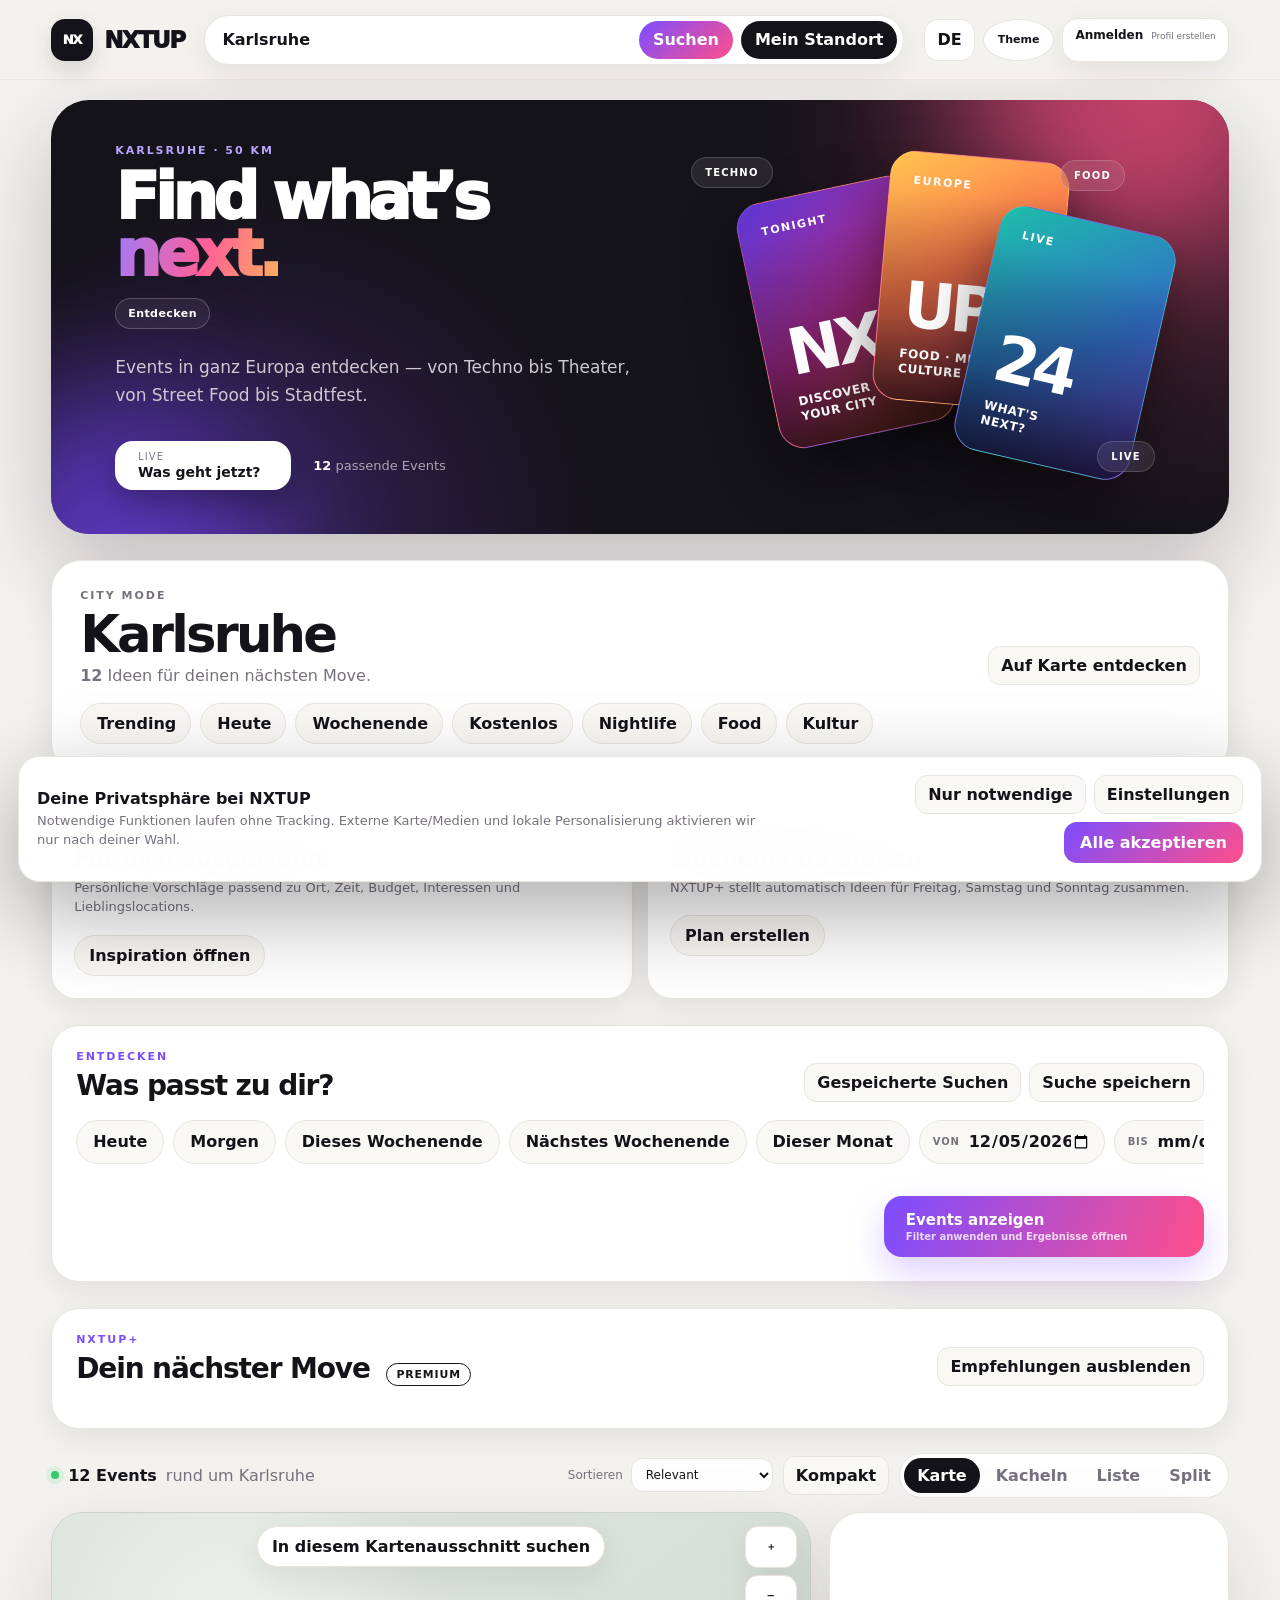
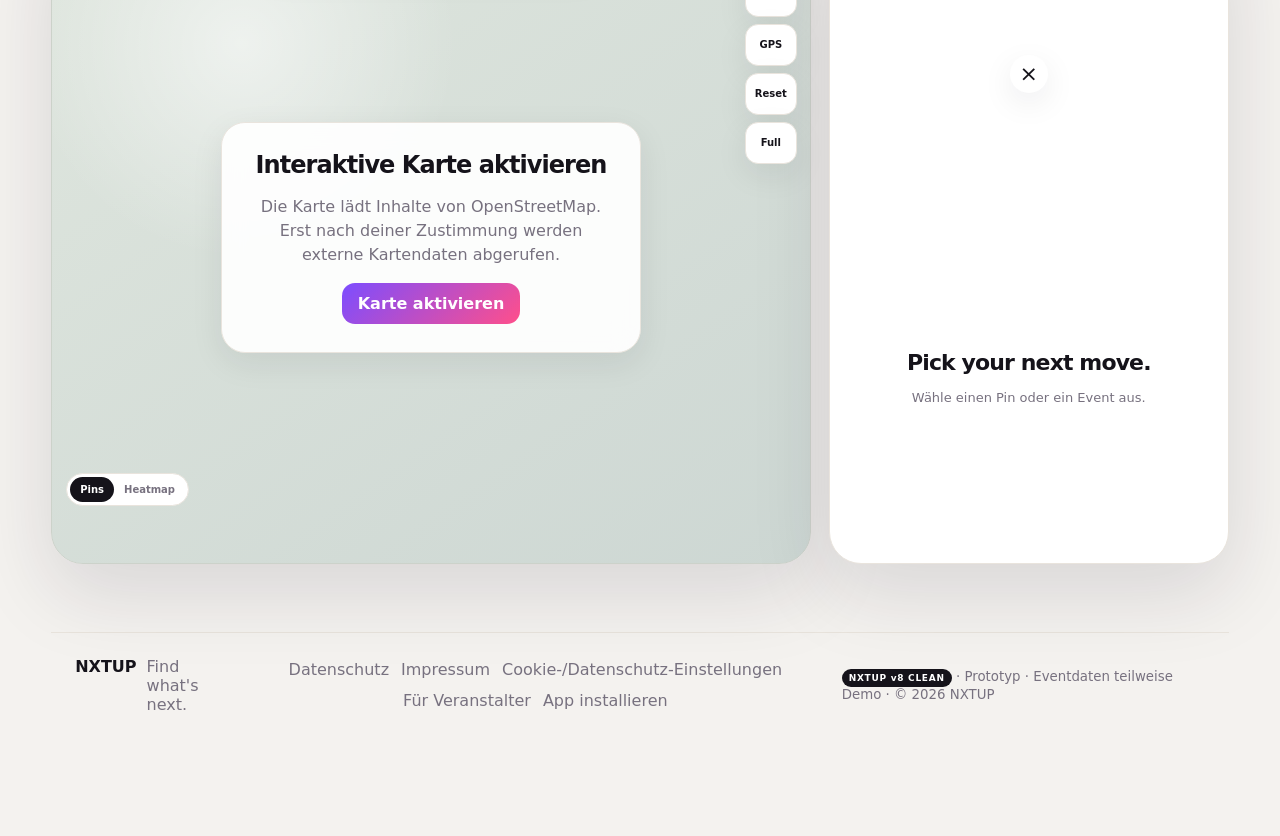
==== commit 29804fb9: "Add files via upload" ====
--- a/index.html
+++ b/index.html
@@ -167,7 +167,7 @@
   <footer class="footer">
     <div><strong>NXTUP</strong><span>Find what's next.</span></div>
     <nav><button id="privacyLink" type="button">Datenschutz</button><a href="impressum.html">Impressum</a><button id="cookieLink" type="button">Cookie-/Datenschutz-Einstellungen</button><button id="organizerBtn" type="button">Für Veranstalter</button><button id="installAppBtn" type="button">App installieren</button></nav>
-    <small><b class="versionBadge">NXTUP v7</b> · Prototyp · Eventdaten teilweise Demo · © <span id="year"></span> NXTUP</small>
+    <small><b class="versionBadge">NXTUP v8</b> · Prototyp · Eventdaten teilweise Demo · © <span id="year"></span> NXTUP</small>
   </footer>
 
   <dialog id="eventModal" class="modal"><button class="close" id="closeModal" type="button" aria-label="Schließen">×</button><div id="modalBody"></div></dialog>
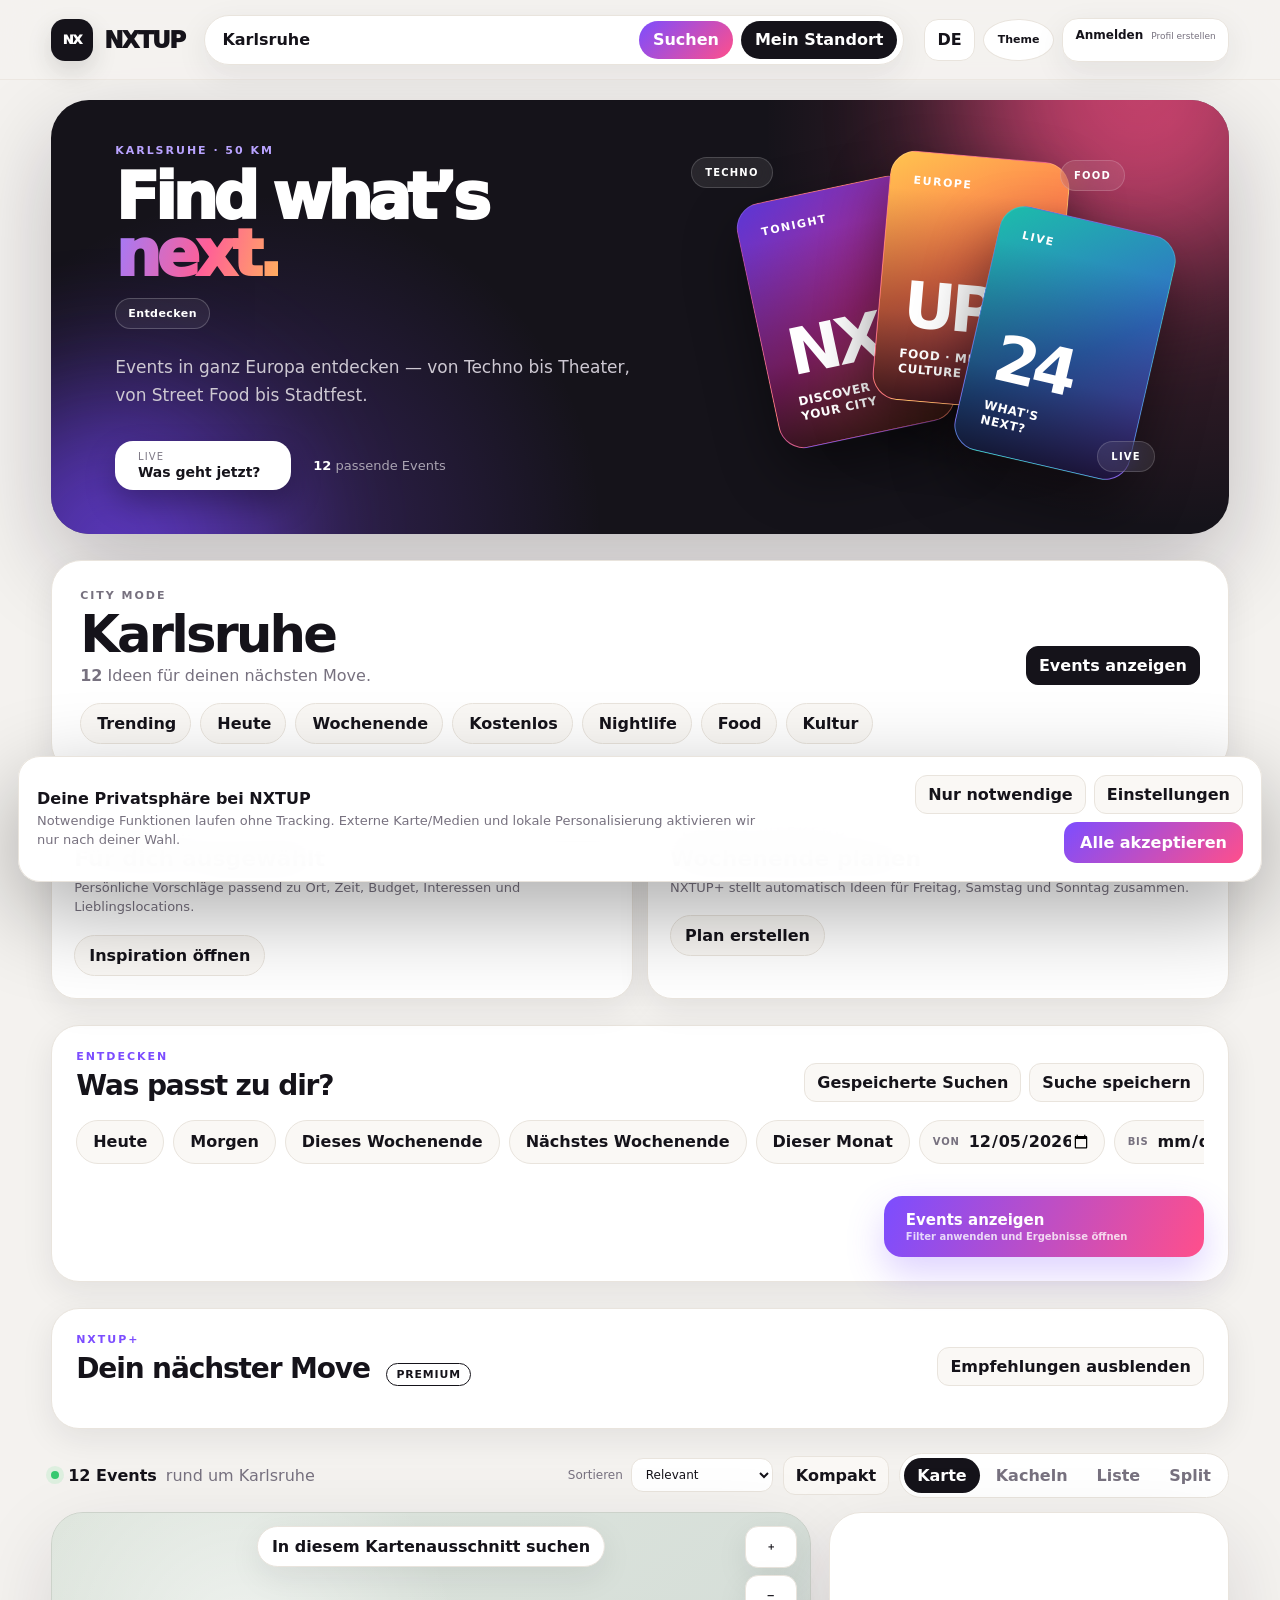
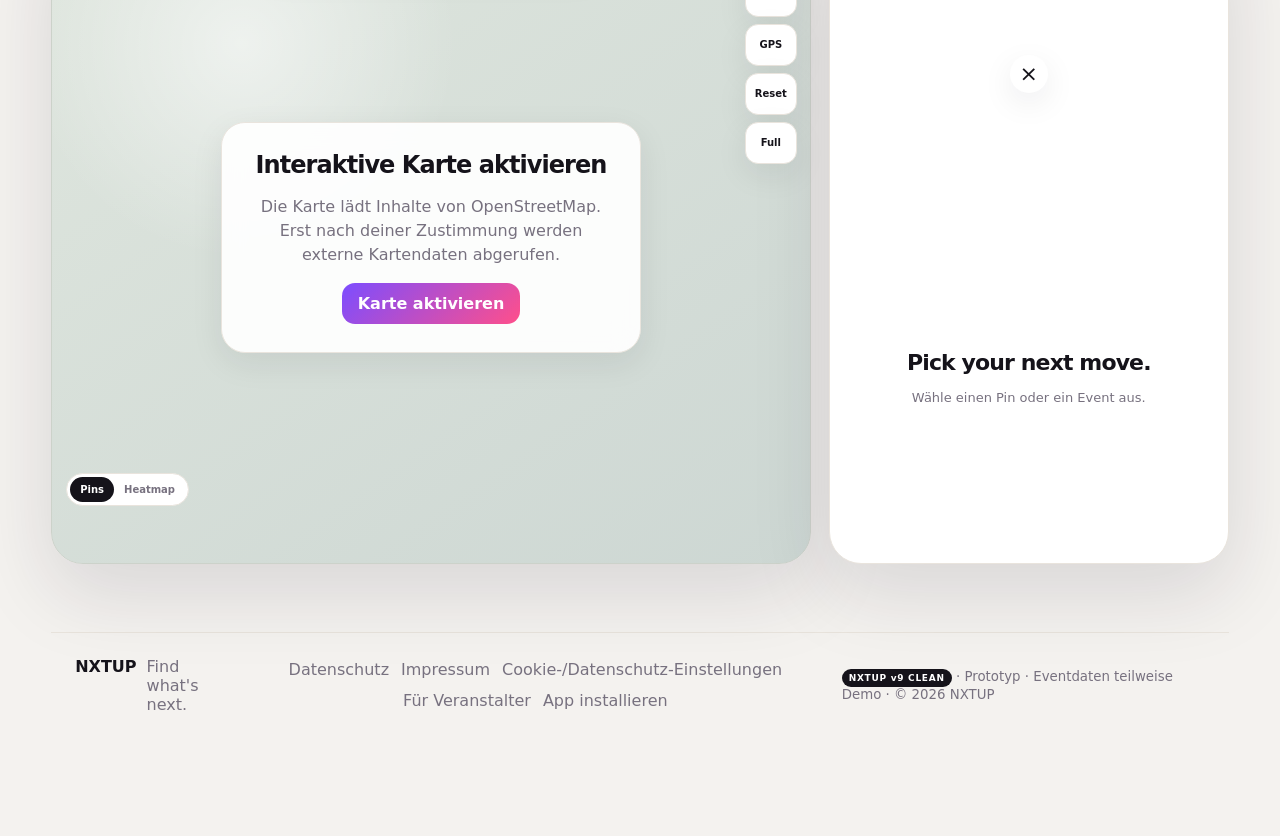
==== commit fb94ba8b: "Add files via upload" ====
--- a/index.html
+++ b/index.html
@@ -58,7 +58,7 @@
 
     <section class="cityMode" aria-label="City Mode">
       <div class="cityModeCard">
-        <div class="cityModeTop"><div><p class="kicker">CITY MODE</p><h2 id="cityModeTitle">Karlsruhe</h2><p><b id="cityModeCount">0</b> Ideen für deinen nächsten Move.</p></div><button id="cityMapBtn" class="ghostBtn" type="button">Auf Karte entdecken</button></div>
+        <div class="cityModeTop"><div><p class="kicker">CITY MODE</p><h2 id="cityModeTitle">Karlsruhe</h2><p><b id="cityModeCount">0</b> Ideen für deinen nächsten Move.</p></div><button id="cityMapBtn" class="ghostBtn cityResultsBtn" type="button">Events anzeigen</button></div>
         <div class="cityChips"><button class="cityChip" data-cityfilter="trending">Trending</button><button class="cityChip" data-cityfilter="today">Heute</button><button class="cityChip" data-cityfilter="weekend">Wochenende</button><button class="cityChip" data-cityfilter="free">Kostenlos</button><button class="cityChip" data-cityfilter="nightlife">Nightlife</button><button class="cityChip" data-cityfilter="food">Food</button><button class="cityChip" data-cityfilter="culture">Kultur</button></div>
       </div>
     </section>
@@ -167,7 +167,7 @@
   <footer class="footer">
     <div><strong>NXTUP</strong><span>Find what's next.</span></div>
     <nav><button id="privacyLink" type="button">Datenschutz</button><a href="impressum.html">Impressum</a><button id="cookieLink" type="button">Cookie-/Datenschutz-Einstellungen</button><button id="organizerBtn" type="button">Für Veranstalter</button><button id="installAppBtn" type="button">App installieren</button></nav>
-    <small><b class="versionBadge">NXTUP v8</b> · Prototyp · Eventdaten teilweise Demo · © <span id="year"></span> NXTUP</small>
+    <small><b class="versionBadge">NXTUP v9</b> · Prototyp · Eventdaten teilweise Demo · © <span id="year"></span> NXTUP</small>
   </footer>
 
   <dialog id="eventModal" class="modal"><button class="close" id="closeModal" type="button" aria-label="Schließen">×</button><div id="modalBody"></div></dialog>
--- a/style.css
+++ b/style.css
@@ -50,3 +50,6 @@
 .saveBtn{min-width:78px;width:auto;padding:0 12px;border-radius:999px;font-size:10px;font-weight:850}.recCard>span,.privacyIcon,.liveResultIcon{display:none!important}.mobileNav button b{display:none!important}.mobileNav button span{font-size:11px;margin-top:0}.floatingMapControls button{width:auto;min-width:42px;padding:0 9px;font-size:10px;font-weight:850}
 .footer{padding-bottom:calc(32px + env(safe-area-inset-bottom))}.topbar{padding-top:calc(14px + env(safe-area-inset-top))}
 @media(max-width:780px){.hero{min-height:330px;padding:28px 22px}.heroTitle{font-size:46px!important}.heroText{max-width:86%}.heroVisual{opacity:.42}.discoverySearchRow{position:sticky;bottom:72px;z-index:22;background:linear-gradient(180deg,transparent,var(--surface) 35%);padding-top:14px}.discoverySearchBtn{width:100%;min-width:0}.mobileNav{padding-bottom:calc(10px + env(safe-area-inset-bottom))}.topActions .accountBtn{min-width:108px}.topActions .iconBtn{min-width:48px;padding:0 10px}.footer{margin-bottom:64px}}
+
+.cityChip.active{background:var(--text);color:var(--surface);border-color:var(--text)}
+.cityResultsBtn{background:var(--text)!important;color:var(--surface)!important;border-color:var(--text)!important;min-width:150px}
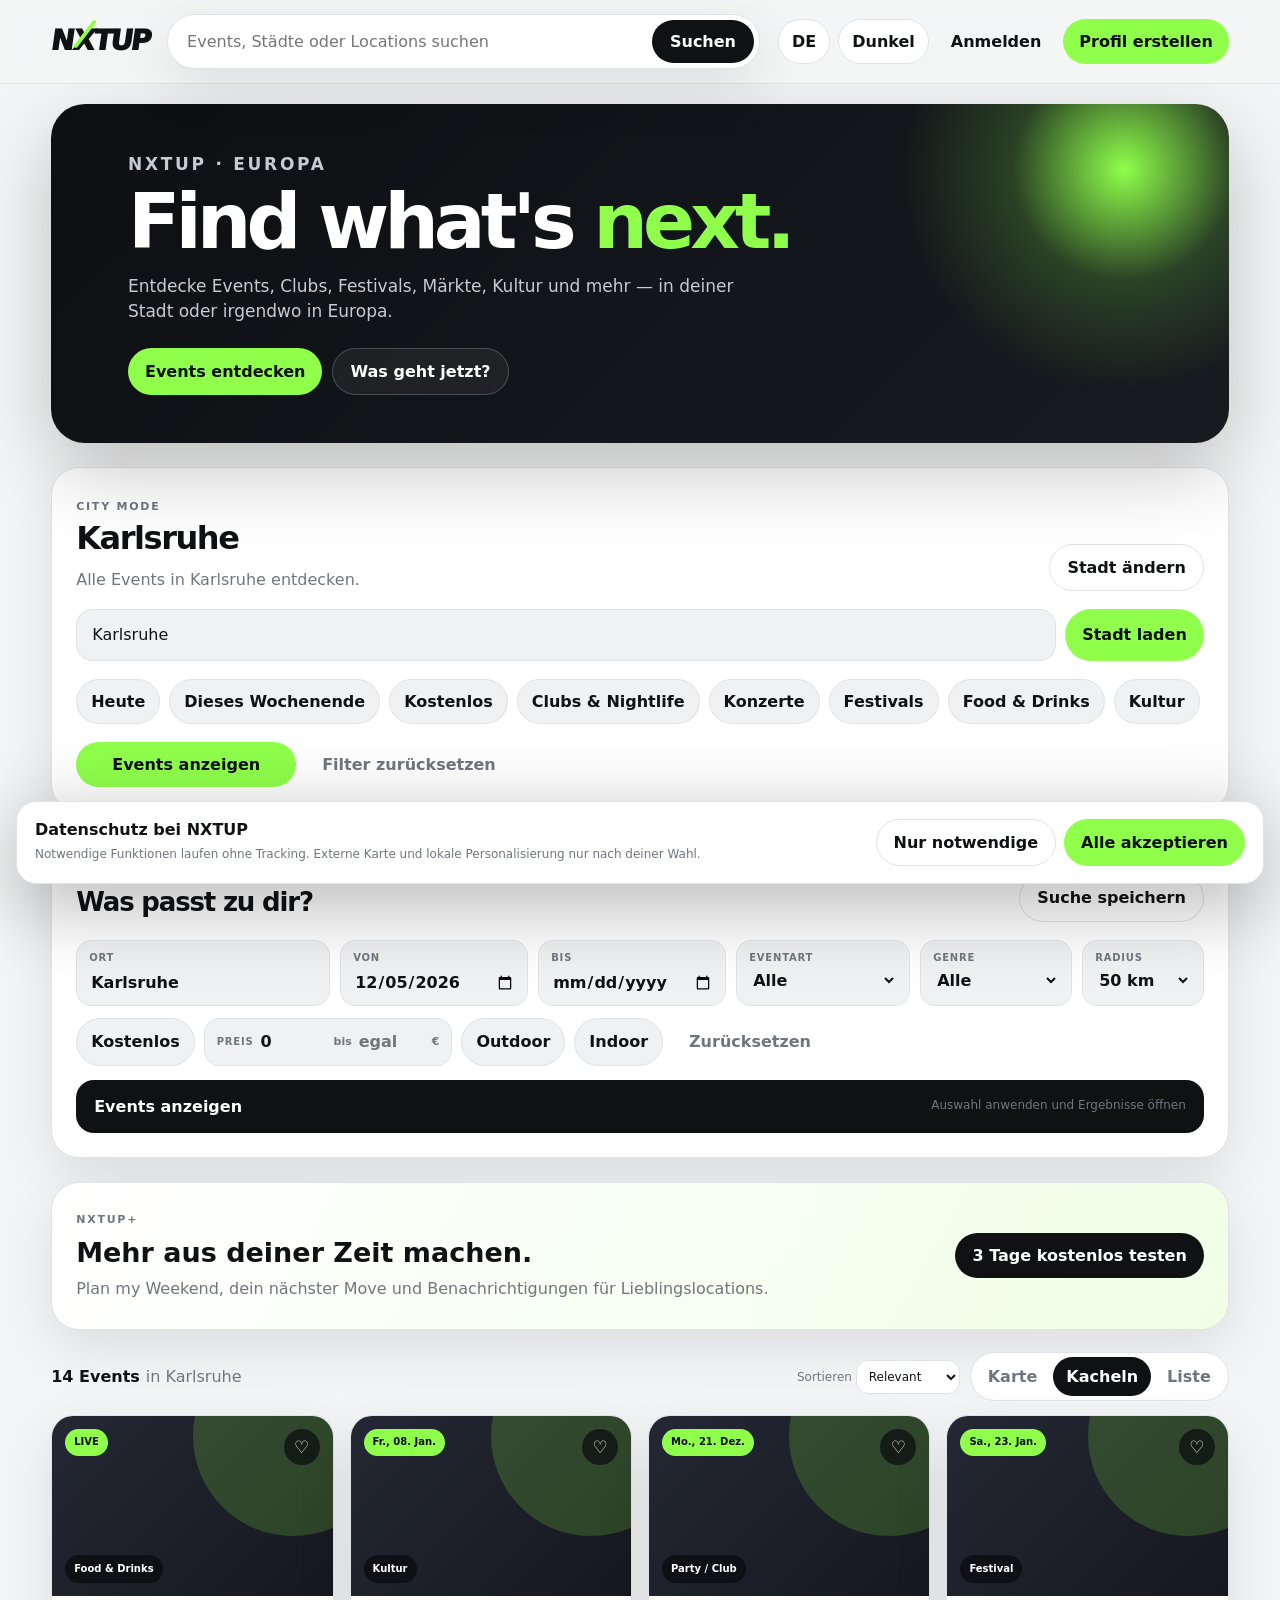
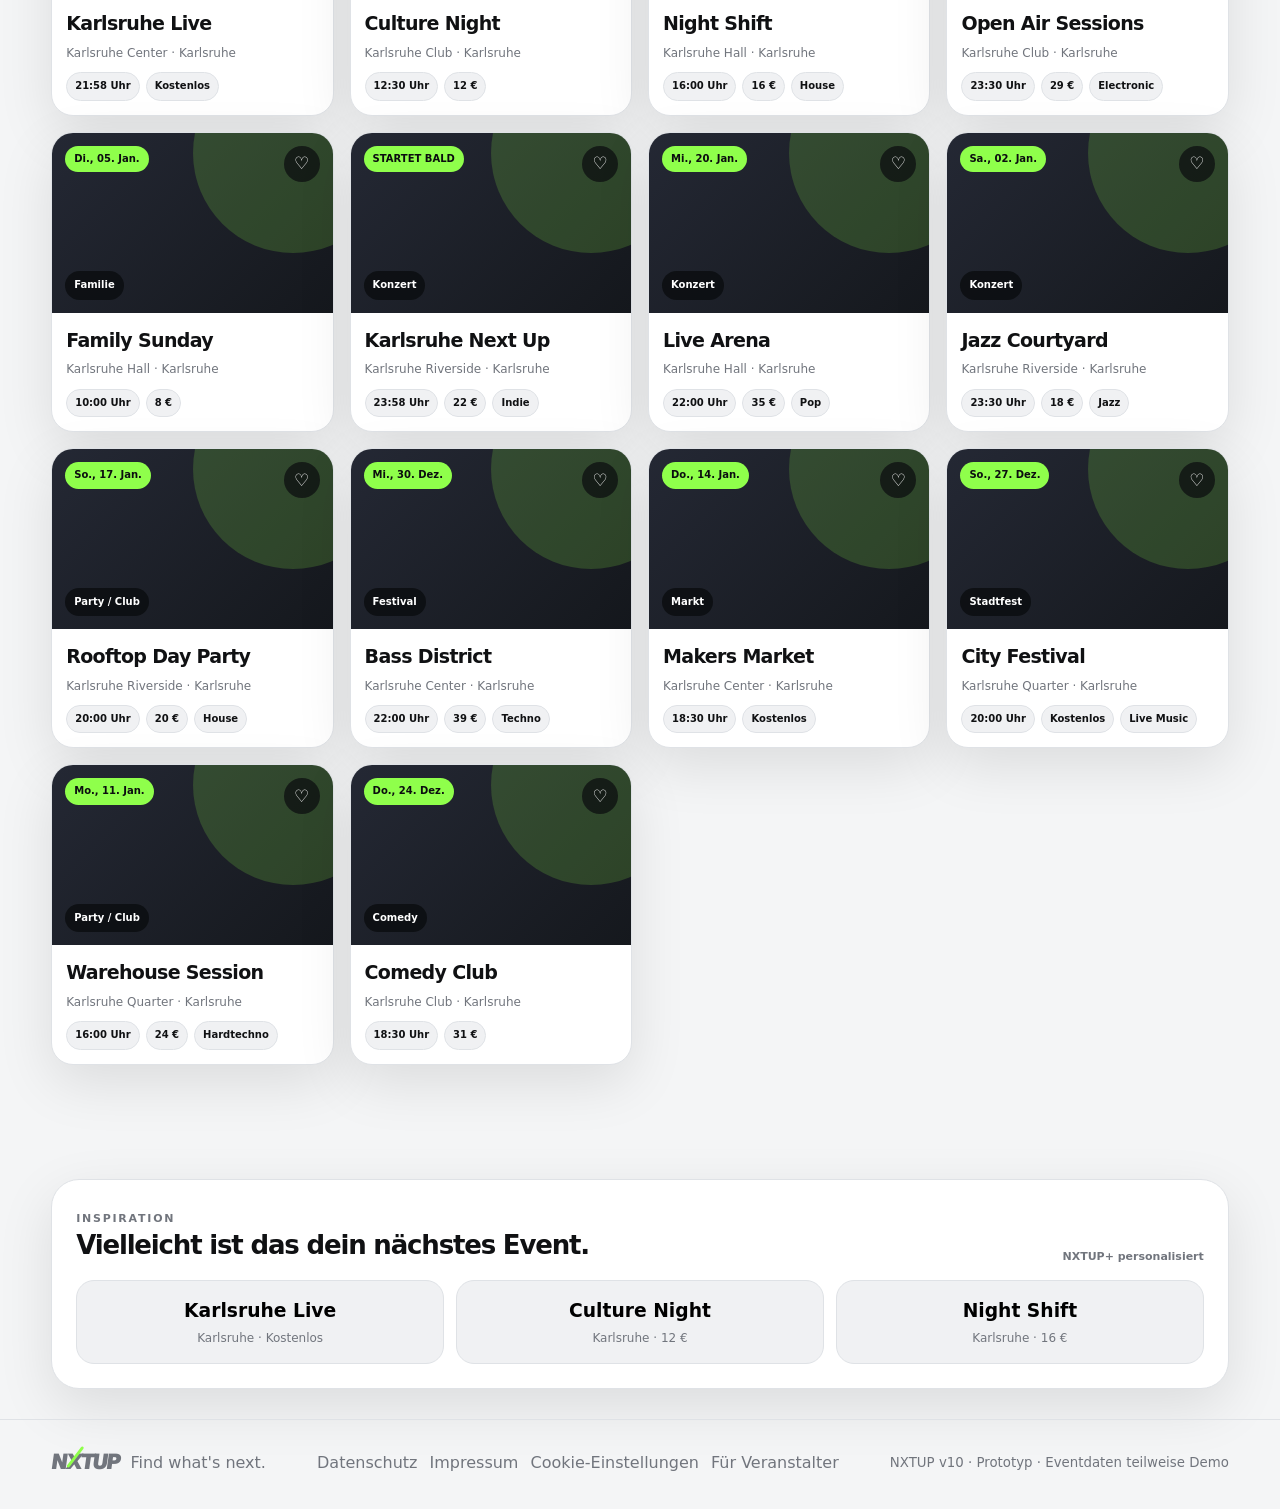
==== commit df966f2d: "Add files via upload" ====
--- a/index.html
+++ b/index.html
@@ -3,194 +3,142 @@
 <head>
   <meta charset="utf-8">
   <meta name="viewport" content="width=device-width,initial-scale=1,viewport-fit=cover">
-  <meta name="theme-color" content="#15131a">
+  <meta name="theme-color" content="#0c0d0f">
   <meta name="apple-mobile-web-app-capable" content="yes">
   <meta name="apple-mobile-web-app-status-bar-style" content="black-translucent">
   <meta name="apple-mobile-web-app-title" content="NXTUP">
-  <meta name="description" content="NXTUP — Find what's next. Events in Europa entdecken.">
   <title>NXTUP — Find what's next.</title>
   <link rel="manifest" href="manifest.webmanifest">
-  <link rel="apple-touch-icon" sizes="180x180" href="apple-touch-icon.png">
-  <link rel="icon" type="image/png" sizes="192x192" href="icons/icon-192.png">
-  <link rel="icon" type="image/png" sizes="512x512" href="icons/icon-512.png">
+  <link rel="apple-touch-icon" href="apple-touch-icon.png">
   <link rel="stylesheet" href="style.css">
 </head>
 <body>
-  <a class="skipLink" href="#main">Zum Inhalt</a>
+<header class="topbar">
+  <button class="brand" id="homeBtn" type="button" aria-label="NXTUP Startseite">
+    <span class="logoDynamic"><span class="logoN">N</span><span class="logoX">X</span><span class="logoTUP">TUP</span></span>
+  </button>
+  <form class="globalSearch" id="globalSearchForm">
+    <input id="globalSearch" autocomplete="off" placeholder="Events, Städte oder Locations suchen" aria-label="Events, Städte oder Locations suchen">
+    <button type="submit">Suchen</button>
+  </form>
+  <div class="topActions">
+    <button id="languageBtn" class="headerBtn" type="button">DE</button>
+    <button id="themeBtn" class="headerBtn" type="button">Dunkel</button>
+    <button id="loginBtn" class="headerLink" type="button">Anmelden</button>
+    <button id="registerBtn" class="accountBtn" type="button">Profil erstellen</button>
+  </div>
+</header>
 
-  <header class="topbar">
-    <a class="brand" href="#" aria-label="NXTUP Startseite">
-      <span class="brandGlyph">NX</span><span class="brandWord">NXTUP</span>
-    </a>
-    <form id="citySearch" class="searchShell" role="search">
-      
-      <input id="place" list="citySuggestions" value="Karlsruhe" autocomplete="off" aria-label="Stadt, Ort oder PLZ" placeholder="Stadt, Ort oder PLZ in Europa">
-      <datalist id="citySuggestions"></datalist>
-      <button class="searchSubmit" type="submit">Suchen</button>
-      <button id="locate" class="locationBtn" type="button">Mein Standort</button>
-    </form>
-    <div class="topActions">
-      <button id="language" class="textIconBtn" type="button" aria-label="Sprache wechseln">DE</button>
-      <button id="theme" class="iconBtn" type="button" aria-label="Hell-/Dunkelmodus">Theme</button>
-      <button id="accountBtn" class="accountBtn" type="button" aria-label="Anmelden oder Profil erstellen"><b>Anmelden</b><small>Profil erstellen</small></button>
+<main>
+  <section class="hero" id="hero" tabindex="0" role="button" aria-label="Zu Events springen">
+    <div class="heroCopy">
+      <p class="eyebrow">NXTUP · EUROPA</p>
+      <h1>Find what's <span>next.</span></h1>
+      <p>Entdecke Events, Clubs, Festivals, Märkte, Kultur und mehr — in deiner Stadt oder irgendwo in Europa.</p>
+      <div class="heroActions">
+        <button id="discoverBtn" class="primaryBtn" type="button">Events entdecken</button>
+        <button id="nowBtn" class="secondaryBtn" type="button">Was geht jetzt?</button>
+      </div>
     </div>
-  </header>
+  </section>
 
-  <main id="main">
-    <section class="hero">
-      <div class="heroGlow heroGlowA"></div><div class="heroGlow heroGlowB"></div>
-      <div class="heroCopy">
-        <p class="eyebrow" id="heroLocation">KARLSRUHE · 50 KM</p>
-        <button id="heroDiscover" class="heroDiscover" type="button" aria-label="Entdecken öffnen"><span class="heroTitle">Find what’s <span>next.</span></span><em>Entdecken</em></button>
-        <p class="heroText">Events in ganz Europa entdecken — von Techno bis Theater, von Street Food bis Stadtfest.</p>
-        <div class="heroActions">
-          <button id="now" class="primaryAction" type="button"><span><small>LIVE</small><strong>Was geht jetzt?</strong></span></button>
-          <span class="heroHint"><b id="heroCount">0</b> passende Events</span>
-        </div>
+  <section class="cityMode" id="cityMode">
+    <div class="sectionHead">
+      <div>
+        <p class="kicker">CITY MODE</p>
+        <h2 id="cityModeTitle">Karlsruhe</h2>
+        <p id="cityModeSubtitle">Alle Events in Karlsruhe entdecken.</p>
       </div>
-      <div class="heroVisual" aria-hidden="true">
-        <div class="poster posterOne"><span>TONIGHT</span><b>NX</b><small>DISCOVER<br>YOUR CITY</small></div>
-        <div class="poster posterTwo"><span>EUROPE</span><b>UP</b><small>FOOD · MUSIC<br>CULTURE</small></div>
-        <div class="poster posterThree"><span>LIVE</span><b>24</b><small>WHAT'S<br>NEXT?</small></div>
-        <div class="floatingTag tagA">TECHNO</div><div class="floatingTag tagB">FOOD</div><div class="floatingTag tagC">LIVE</div>
+      <button id="changeCityBtn" class="ghostBtn" type="button">Stadt ändern</button>
+    </div>
+    <div class="citySearchRow">
+      <input id="citySearch" value="Karlsruhe" placeholder="Stadt oder Ort in Europa">
+      <button id="citySearchBtn" class="primaryBtn" type="button">Stadt laden</button>
+    </div>
+    <div class="cityFilterGroup" aria-label="City Mode Filter">
+      <button class="cityFilter" data-cityfilter="today" type="button">Heute</button>
+      <button class="cityFilter" data-cityfilter="weekend" type="button">Dieses Wochenende</button>
+      <button class="cityFilter" data-cityfilter="free" type="button">Kostenlos</button>
+      <button class="cityFilter" data-cityfilter="nightlife" type="button">Clubs & Nightlife</button>
+      <button class="cityFilter" data-cityfilter="concerts" type="button">Konzerte</button>
+      <button class="cityFilter" data-cityfilter="festivals" type="button">Festivals</button>
+      <button class="cityFilter" data-cityfilter="food" type="button">Food & Drinks</button>
+      <button class="cityFilter" data-cityfilter="culture" type="button">Kultur</button>
+    </div>
+    <div class="cityActions">
+      <button id="cityShowBtn" class="primaryBtn wide" type="button">Events anzeigen</button>
+      <button id="cityResetBtn" class="textBtn" type="button">Filter zurücksetzen</button>
+    </div>
+  </section>
+
+  <section class="discover" id="discover">
+    <div class="sectionHead compactHead">
+      <div><p class="kicker">ENTDECKEN</p><h2>Was passt zu dir?</h2></div>
+      <button id="savedSearchBtn" class="ghostBtn" type="button">Suche speichern</button>
+    </div>
+    <div class="filterBar">
+      <label><span>Ort</span><input id="place" value="Karlsruhe"></label>
+      <label><span>Von</span><input id="from" type="date"></label>
+      <label><span>Bis</span><input id="to" type="date"></label>
+      <label><span>Eventart</span><select id="type"><option value="">Alle</option></select></label>
+      <label><span>Genre</span><select id="genre"><option value="">Alle</option></select></label>
+      <label><span>Radius</span><select id="radius"><option value="city">Stadt</option><option value="5">5 km</option><option value="10">10 km</option><option value="25">25 km</option><option value="50" selected>50 km</option><option value="100">100 km</option></select></label>
+    </div>
+    <div class="quickFilters">
+      <button id="freeBtn" class="quickFilter" type="button">Kostenlos</button>
+      <label class="priceBox"><span>Preis</span><input id="minPrice" type="number" min="0" value="0"><b>bis</b><input id="maxPrice" type="number" min="0" placeholder="egal"><b>€</b></label>
+      <button id="outdoorBtn" class="quickFilter" type="button">Outdoor</button>
+      <button id="indoorBtn" class="quickFilter" type="button">Indoor</button>
+      <button id="clearFiltersBtn" class="textBtn" type="button">Zurücksetzen</button>
+    </div>
+    <button id="mainSearchBtn" class="searchCta" type="button"><strong>Events anzeigen</strong><span>Auswahl anwenden und Ergebnisse öffnen</span></button>
+  </section>
+
+  <section class="premiumStrip" id="premiumStrip">
+    <div><p class="kicker">NXTUP+</p><h2>Mehr aus deiner Zeit machen.</h2><p>Plan my Weekend, dein nächster Move und Benachrichtigungen für Lieblingslocations.</p></div>
+    <button id="premiumBtn" class="premiumBtn" type="button">3 Tage kostenlos testen</button>
+  </section>
+
+  <section class="toolbar" id="resultsTop">
+    <div><strong id="count">0 Events</strong><span id="context"> in Karlsruhe</span></div>
+    <div class="toolbarActions">
+      <label>Sortieren <select id="sort"><option value="relevance">Relevant</option><option value="date">Datum</option><option value="price">Preis</option><option value="popular">Beliebtheit</option></select></label>
+      <div class="viewSwitch"><button id="mapBtn" type="button">Karte</button><button id="gridBtn" class="active" type="button">Kacheln</button><button id="listBtn" type="button">Liste</button></div>
+    </div>
+  </section>
+
+  <section id="gridView" class="eventGrid"></section>
+  <section id="listView" class="eventList hidden"></section>
+  <section id="mapView" class="mapLayout hidden">
+    <div class="mapPane">
+      <div id="map" class="map">
+        <div id="mapFallback" class="mapFallback"><div><h3>Interaktive Karte</h3><p>Für die externe Karte ist deine Zustimmung erforderlich.</p><button id="enableMap" class="primaryBtn" type="button">Karte aktivieren</button></div></div>
       </div>
-    </section>
+      <div class="mapControls"><button id="zoomIn" type="button">+</button><button id="zoomOut" type="button">−</button><button id="mapReset" type="button">Reset</button></div>
+    </div>
+    <aside id="preview" class="preview empty"><div class="emptyPreview"><strong>Event auswählen</strong><p>Klicke auf einen Pin oder ein Event.</p></div></aside>
+  </section>
 
-    <section class="cityMode" aria-label="City Mode">
-      <div class="cityModeCard">
-        <div class="cityModeTop"><div><p class="kicker">CITY MODE</p><h2 id="cityModeTitle">Karlsruhe</h2><p><b id="cityModeCount">0</b> Ideen für deinen nächsten Move.</p></div><button id="cityMapBtn" class="ghostBtn cityResultsBtn" type="button">Events anzeigen</button></div>
-        <div class="cityChips"><button class="cityChip" data-cityfilter="trending">Trending</button><button class="cityChip" data-cityfilter="today">Heute</button><button class="cityChip" data-cityfilter="weekend">Wochenende</button><button class="cityChip" data-cityfilter="free">Kostenlos</button><button class="cityChip" data-cityfilter="nightlife">Nightlife</button><button class="cityChip" data-cityfilter="food">Food</button><button class="cityChip" data-cityfilter="culture">Kultur</button></div>
-      </div>
-    </section>
+  <section class="inspiration" id="inspiration">
+    <div class="sectionHead compactHead"><div><p class="kicker">INSPIRATION</p><h2>Vielleicht ist das dein nächstes Event.</h2></div><span class="premiumTag">NXTUP+ personalisiert</span></div>
+    <div id="inspirationRail" class="inspirationRail"></div>
+  </section>
+</main>
 
-    <section class="smartTools" aria-label="NXTUP Plus">
-      <article class="smartBox premiumBox"><p class="kicker">INSPIRATION</p><h3>Für dich ausgewählt</h3><p>Persönliche Vorschläge passend zu Ort, Zeit, Budget, Interessen und Lieblingslocations.</p><div class="smartActions"><button id="inspirationBtn" class="smartAction" type="button">Inspiration öffnen</button></div></article>
-      <article class="smartBox premiumBox"><p class="kicker">PLAN MY WEEKEND</p><h3>Wochenende planen</h3><p>NXTUP+ stellt automatisch Ideen für Freitag, Samstag und Sonntag zusammen.</p><div class="smartActions"><button id="weekendPlanBtn" class="smartAction" type="button">Plan erstellen</button></div></article>
-    </section>
+<nav class="mobileNav">
+  <button data-nav="home" type="button">Home</button><button data-nav="discover" type="button">Entdecken</button><button data-nav="city" type="button">City Mode</button><button id="mobileSaved" type="button">Favoriten</button><button id="mobileProfile" type="button">Profil</button>
+</nav>
 
-    <section class="discoveryShell" aria-label="Eventfilter">
-      <div class="sectionIntro">
-        <div><p class="kicker">ENTDECKEN</p><h2>Was passt zu dir?</h2></div>
-        <div class="introActions"><button id="savedSearchesBtn" class="ghostBtn" type="button">Gespeicherte Suchen</button><button id="saveSearchBtn" class="ghostBtn" type="button">Suche speichern</button></div>
-      </div>
+<footer class="footer">
+  <div class="footerBrand"><span class="logoDynamic small"><span class="logoN">N</span><span class="logoX">X</span><span class="logoTUP">TUP</span></span><span>Find what's next.</span></div>
+  <nav><button id="privacyBtn" type="button">Datenschutz</button><a href="impressum.html">Impressum</a><button id="cookieBtn" type="button">Cookie-Einstellungen</button><button id="organizerBtn" type="button">Für Veranstalter</button></nav>
+  <small>NXTUP v10 · Prototyp · Eventdaten teilweise Demo</small>
+</footer>
 
-      <div class="quickRow" id="quickRow">
-        <button class="quickChip" data-date="today" type="button">Heute</button>
-        <button class="quickChip" data-date="tomorrow" type="button">Morgen</button>
-        <button class="quickChip" data-date="weekend" type="button">Dieses Wochenende</button>
-        <button class="quickChip" data-date="nextweekend" type="button">Nächstes Wochenende</button>
-        <button class="quickChip" data-date="month" type="button">Dieser Monat</button>
-        <label class="fieldChip"><span>Von</span><input id="from" type="date"></label>
-        <label class="fieldChip"><span>Bis</span><input id="to" type="date"></label>
-        <select id="type" class="selectChip" aria-label="Eventart"><option value="">Alle Eventarten</option></select>
-        <select id="genre" class="selectChip" aria-label="Genre"><option value="">Alle Genres</option></select>
-        <label class="fieldChip radiusChip"><span>Radius</span><select id="radius"><option value="5">5 km</option><option value="10">10 km</option><option value="25">25 km</option><option value="50" selected>50 km</option><option value="100">100 km</option><option value="city">Stadt</option><option value="map">Kartenausschnitt</option></select></label>
-        <button id="more" class="quickChip filterButton" type="button">Weitere Filter</button>
-      </div>
+<dialog id="eventModal"><button class="closeBtn" data-close="eventModal" type="button">×</button><div id="eventModalBody"></div></dialog>
+<dialog id="genericModal"><button class="closeBtn" data-close="genericModal" type="button">×</button><div id="genericModalBody"></div></dialog>
+<div id="consentBanner" class="consentBanner hidden"><div><strong>Datenschutz bei NXTUP</strong><p>Notwendige Funktionen laufen ohne Tracking. Externe Karte und lokale Personalisierung nur nach deiner Wahl.</p></div><div><button id="necessaryConsent" class="ghostBtn" type="button">Nur notwendige</button><button id="allConsent" class="primaryBtn" type="button">Alle akzeptieren</button></div></div>
 
-      <div id="activeFilters" class="activeFilters" aria-live="polite"></div>
-      <div class="discoverySearchRow"><button id="mainFilterSearch" class="discoverySearchBtn" type="button"><strong>Events anzeigen</strong><span id="searchButtonHint">Filter anwenden und Ergebnisse öffnen</span></button></div>
-
-      <section id="morePanel" class="morePanel hidden" aria-label="Weitere Filter">
-        <div class="panelHead"><strong>Weitere Filter</strong><button id="closeFilters" class="closeMini" type="button" aria-label="Filter schließen">×</button></div>
-        <div class="filterGrid">
-          <label class="togglePill"><input id="free" type="checkbox"> Kostenlos</label>
-          <label class="togglePill"><input id="outdoor" type="checkbox"> Outdoor</label>
-          <label class="togglePill"><input id="indoor" type="checkbox"> Indoor</label>
-          <div class="priceRange"><label class="miniField">Preis ab <input id="minPrice" type="number" min="0" inputmode="decimal" value="0"><b>€</b></label><label class="miniField">Preis bis <input id="maxPrice" type="number" min="0" inputmode="decimal" placeholder="egal"><b>€</b></label></div>
-          <label class="miniField">Start ab <input id="startTime" type="time"></label>
-          <label class="miniField">Mindestalter <select id="age"><option value="">egal</option><option value="0">alle</option><option value="16">16+</option><option value="18">18+</option></select></label>
-        </div>
-        <div class="panelFooter"><button id="reset" class="resetBtn" type="button">Alles zurücksetzen</button><button id="applyFilters" class="ctaSmall" type="button">Ergebnisse anzeigen</button></div>
-      </section>
-    </section>
-
-    <section id="recommendations" class="recommendations" aria-label="Empfehlungen">
-      <div class="recommendationHead"><div><p class="kicker">NXTUP+</p><h2>Dein nächster Move <span class="premiumTag">PREMIUM</span></h2></div><button id="toggleRecommendations" class="ghostBtn" type="button">Empfehlungen ausblenden</button></div>
-      <div id="recommendationRail" class="recommendationRail"></div>
-    </section>
-
-    <section class="toolbar" aria-label="Ergebnisse steuern">
-      <div class="resultsText"><span class="pulseDot"></span><strong id="count">0 Events</strong><span id="context"> rund um Karlsruhe</span></div>
-      <div class="toolbarRight">
-        <label class="sortControl">Sortieren <select id="sort"><option value="relevance">Relevant</option><option value="distance">Entfernung</option><option value="date">Datum</option><option value="price">Preis</option><option value="popular">Beliebtheit</option><option value="new">Neu hinzugefügt</option></select></label>
-        <button id="densityBtn" class="ghostBtn" type="button" aria-pressed="false">Kompakt</button>
-        <div class="viewSwitch" role="group" aria-label="Darstellung">
-          <button id="mapBtn" class="active" type="button">Karte</button>
-          <button id="gridBtn" type="button">Kacheln</button>
-          <button id="listBtn" type="button">Liste</button>
-          <button id="splitBtn" class="desktopOnly" type="button">Split</button>
-        </div>
-      </div>
-    </section>
-
-    <section id="mapView" class="mapWrap">
-      <div class="mapPane">
-        <div id="map" class="map" aria-label="Eventkarte"><div id="heatLegend" class="heatLegend hidden">Heatmap · je stärker, desto mehr Events</div>
-          <div id="mapFallback" class="mapFallback">
-            <div class="mapFallbackCard">
-              <h2>Interaktive Karte aktivieren</h2>
-              <p>Die Karte lädt Inhalte von OpenStreetMap. Erst nach deiner Zustimmung werden externe Kartendaten abgerufen.</p>
-              <button id="enableMap" class="ctaSmall" type="button">Karte aktivieren</button>
-            </div>
-          </div>
-        </div>
-        <div class="mapModeToggle"><button id="pinsMode" class="active" type="button">Pins</button><button id="heatMode" type="button">Heatmap</button></div>
-        <div class="floatingMapControls" aria-label="Kartensteuerung">
-          <button id="zoomIn" type="button" title="Hineinzoomen">＋</button>
-          <button id="zoomOut" type="button" title="Herauszoomen">−</button>
-          <button id="mapLocate" type="button" title="Mein Standort">GPS</button>
-          <button id="resetMap" type="button" title="Zur Stadt zurück">Reset</button>
-          <button id="fullscreenMap" type="button" title="Vollbild">Full</button>
-        </div>
-        <button id="searchMapArea" class="searchMapArea" type="button">In diesem Kartenausschnitt suchen</button>
-      </div>
-      <aside id="preview" class="preview empty" aria-live="polite">
-        <button id="closePreview" class="closePanel" type="button" aria-label="Vorschau schließen">×</button>
-        <div class="emptyState"><strong>Pick your next move.</strong><p>Wähle einen Pin oder ein Event aus.</p></div>
-      </aside>
-    </section>
-
-    <section id="gridView" class="eventGrid hidden" aria-label="Eventkacheln"></section>
-    <section id="listView" class="eventList hidden" aria-label="Eventliste"></section>
-    <section id="splitView" class="splitView hidden" aria-label="Geteilte Kartenansicht"><div id="splitList" class="splitList"></div><div id="splitMap" class="splitMap"><p>Karte wird über die Kartenansicht synchronisiert.</p></div></section>
-  </main>
-
-  <nav class="mobileNav" aria-label="Hauptnavigation">
-    <button class="active" data-nav="discover" type="button"><span>Entdecken</span></button>
-    <button id="navNow" type="button"><span>Jetzt</span></button>
-    <button id="navSearch" type="button"><span>Events</span></button>
-    <button id="saved" type="button"><span>Merkliste</span></button>
-    <button id="profile" type="button"><span>Profil</span></button>
-  </nav>
-
-  <footer class="footer">
-    <div><strong>NXTUP</strong><span>Find what's next.</span></div>
-    <nav><button id="privacyLink" type="button">Datenschutz</button><a href="impressum.html">Impressum</a><button id="cookieLink" type="button">Cookie-/Datenschutz-Einstellungen</button><button id="organizerBtn" type="button">Für Veranstalter</button><button id="installAppBtn" type="button">App installieren</button></nav>
-    <small><b class="versionBadge">NXTUP v9</b> · Prototyp · Eventdaten teilweise Demo · © <span id="year"></span> NXTUP</small>
-  </footer>
-
-  <dialog id="eventModal" class="modal"><button class="close" id="closeModal" type="button" aria-label="Schließen">×</button><div id="modalBody"></div></dialog>
-  <dialog id="genericModal" class="modal"><button class="close" id="closeGeneric" type="button" aria-label="Schließen">×</button><div id="genericBody"></div></dialog>
-
-  <div id="consentBanner" class="consentBanner hidden" role="dialog" aria-modal="true" aria-labelledby="consentTitle">
-    <div class="consentCopy"><div><strong id="consentTitle">Deine Privatsphäre bei NXTUP</strong><p>Notwendige Funktionen laufen ohne Tracking. Externe Karte/Medien und lokale Personalisierung aktivieren wir nur nach deiner Wahl.</p></div></div>
-    <div class="consentActions"><button id="consentNecessary" class="ghostBtn" type="button">Nur notwendige</button><button id="consentSettings" class="ghostBtn" type="button">Einstellungen</button><button id="consentAll" class="ctaSmall" type="button">Alle akzeptieren</button></div>
-  </div>
-
-  <dialog id="consentModal" class="consentModal">
-    <button class="close" id="closeConsent" type="button" aria-label="Schließen">×</button>
-    <div class="consentModalBody">
-      <p class="kicker">DATENSCHUTZ</p><h2>Du entscheidest.</h2>
-      <p class="muted">Du kannst deine Auswahl jederzeit über den Footer ändern.</p>
-      <div class="consentOption fixed"><div><strong>Technisch notwendig</strong><p>Grundfunktionen, Sicherheit und aktuelle Sitzung. Immer aktiv.</p></div><span>Immer an</span></div>
-      <label class="consentOption"><div><strong>Lokale Personalisierung</strong><p>Favoriten, Suchverlauf, gespeicherte Suchen und Darstellung werden nur auf diesem Gerät gespeichert.</p></div><input id="consentPersonalization" type="checkbox"></label>
-      <label class="consentOption"><div><strong>Externe Karte</strong><p>OpenStreetMap-Kartenkacheln und bei Bedarf Geocoding. Dabei wird u. a. deine IP-Adresse an den Anbieter übertragen.</p></div><input id="consentMap" type="checkbox"></label>
-      <label class="consentOption"><div><strong>Externe Eventmedien</strong><p>Externe Bild-URLs werden nur geladen, wenn du zustimmst. Bevorzugt nutzt NXTUP künftig lokal gespeicherte, lizenzierte Eventbilder.</p></div><input id="consentMedia" type="checkbox"></label>
-      <div class="consentModalActions"><button id="saveConsent" class="ctaSmall" type="button">Auswahl speichern</button><button id="acceptAllModal" class="ghostBtn" type="button">Alle aktivieren</button></div>
-    </div>
-  </dialog>
-
-  <script src="app.js"></script>
+<script src="app.js"></script>
 </body>
 </html>
--- a/style.css
+++ b/style.css
@@ -1,55 +1,20 @@
-:root{
-  --bg:#f4f2ef;--surface:#fff;--surface2:#faf8f5;--text:#15131a;--muted:#77717f;--line:#e9e4dd;
-  --purple:#7c4dff;--pink:#ff4f8b;--orange:#ff9f43;--cyan:#31c9c9;--green:#36c86f;
-  --shadow:0 28px 80px rgba(31,23,44,.13);--soft:0 10px 32px rgba(31,23,44,.08);--radius:28px;
-}
-*{box-sizing:border-box}html{scroll-behavior:smooth}body{margin:0;min-height:100vh;font-family:Inter,ui-sans-serif,system-ui,-apple-system,BlinkMacSystemFont,"Segoe UI",sans-serif;background:var(--bg);color:var(--text);overflow-x:hidden}body.dark{--bg:#0e0e12;--surface:#17171d;--surface2:#1e1d25;--text:#f7f5fb;--muted:#aaa4b2;--line:#2b2933;--shadow:0 30px 90px rgba(0,0,0,.45);--soft:0 12px 36px rgba(0,0,0,.22)}button,input,select{font:inherit}button{cursor:pointer}.hidden{display:none!important}.muted{color:var(--muted)}.skipLink{position:fixed;left:16px;top:-70px;z-index:1000;background:#fff;color:#111;padding:12px 16px;border-radius:12px}.skipLink:focus{top:16px}.desktopOnly{display:inline-flex}
-.topbar{min-height:80px;position:sticky;top:0;z-index:70;display:flex;align-items:center;gap:20px;padding:14px 4vw;background:color-mix(in srgb,var(--bg) 88%,transparent);backdrop-filter:blur(22px);border-bottom:1px solid color-mix(in srgb,var(--line) 78%,transparent)}
-.brand{display:flex;align-items:center;gap:11px;color:var(--text);text-decoration:none;flex:none}.brandGlyph{width:42px;height:42px;border-radius:14px;display:grid;place-items:center;background:#15131a;color:#fff;font-weight:950;font-size:13px;letter-spacing:-1px;box-shadow:0 10px 26px #0002}.brandWord{font-size:23px;font-weight:950;letter-spacing:-1.6px}.searchShell{height:50px;flex:1;max-width:760px;display:flex;align-items:center;gap:8px;padding:5px 6px 5px 15px;background:var(--surface);border:1px solid var(--line);border-radius:999px;box-shadow:var(--soft)}.searchIcon{font-size:20px;color:var(--muted)}.searchShell input{min-width:0;flex:1;border:0;outline:0;background:transparent;color:var(--text);font-weight:750}.searchSubmit,.locationBtn{height:38px;border:0;border-radius:999px;padding:0 14px;font-weight:850}.searchSubmit{background:linear-gradient(135deg,var(--purple),var(--pink));color:#fff}.locationBtn{background:var(--text);color:var(--surface);display:flex;align-items:center;gap:8px}.topActions{margin-left:auto;display:flex;align-items:center;gap:8px}.iconBtn,.textIconBtn{height:42px;min-width:42px;border-radius:50%;border:1px solid var(--line);background:var(--surface);color:var(--text);font-weight:850}.textIconBtn{border-radius:14px;padding:0 12px}
-.hero{position:relative;min-height:500px;margin:20px 4vw 0;padding:60px clamp(28px,5vw,76px);border-radius:38px;overflow:hidden;background:#15131a;color:white;display:grid;grid-template-columns:1.05fr .95fr;align-items:center;box-shadow:0 34px 90px rgba(22,14,35,.24)}.hero:after{content:"";position:absolute;inset:0;background:radial-gradient(circle at 18% 100%,#854cff44,transparent 32%),radial-gradient(circle at 95% 5%,#ff55814b,transparent 34%);pointer-events:none}.heroGlow{position:absolute;border-radius:50%;filter:blur(70px);opacity:.65}.heroGlowA{width:300px;height:300px;background:#7345ff;left:-90px;bottom:-160px}.heroGlowB{width:340px;height:340px;background:#ff4f8b;right:-80px;top:-180px}.heroCopy{position:relative;z-index:3;max-width:720px}.eyebrow,.kicker{font-size:11px;font-weight:900;letter-spacing:.18em;margin:0 0 12px;color:#b9a3ff}.hero h1{font-size:clamp(56px,6vw,98px);line-height:.88;letter-spacing:-.07em;margin:0;max-width:720px}.hero h1 span{background:linear-gradient(105deg,#9d7cff,#ff5f97 55%,#ffb05d);background-clip:text;color:transparent}.heroText{max-width:620px;margin:24px 0 0;color:#cdc8d2;font-size:17px;line-height:1.65}.heroActions{display:flex;align-items:center;gap:22px;margin-top:32px}.primaryAction{border:0;border-radius:18px;padding:10px 18px 10px 10px;background:white;color:#15131a;display:flex;align-items:center;gap:12px;box-shadow:0 14px 30px #0004;text-align:left}.primaryAction .bolt{width:46px;height:46px;border-radius:13px;display:grid;place-items:center;background:linear-gradient(140deg,#7f4dff,#ff4f8b);color:white;font-size:20px}.primaryAction small{display:block;color:#7d7885;font-size:10px;text-transform:uppercase;letter-spacing:.08em}.primaryAction strong{display:block;font-size:14px;margin-top:2px}.heroHint{font-size:13px;color:#aaa4b2}.heroHint b{color:#fff}.heroVisual{position:relative;z-index:2;height:350px}.poster{position:absolute;width:180px;height:250px;border-radius:26px;padding:24px;display:flex;flex-direction:column;justify-content:flex-end;box-shadow:0 26px 60px #0007;border:1px solid #ffffff25;overflow:hidden}.poster:before{content:"";position:absolute;inset:0;background:linear-gradient(180deg,transparent 15%,#00000055 65%,#000b)}.poster>*{position:relative;z-index:1}.poster span{position:absolute;top:22px;left:23px;font-size:11px;font-weight:900;letter-spacing:.14em}.poster b{font-size:64px;line-height:.8;letter-spacing:-.08em}.poster small{font-size:12px;font-weight:900;letter-spacing:.05em;margin-top:16px;line-height:1.2}.posterOne{left:18%;top:45px;transform:rotate(-12deg);background:linear-gradient(145deg,#5b36d6,#b22b88 52%,#ff744f)}.posterTwo{left:43%;top:14px;transform:rotate(5deg);background:linear-gradient(150deg,#ffc44f,#ff784e 45%,#e2447c)}.posterThree{left:62%;top:76px;transform:rotate(13deg);background:linear-gradient(145deg,#1cbeaa,#326dc7 55%,#7046d8)}.floatingTag{position:absolute;padding:9px 13px;border-radius:999px;background:#ffffff16;border:1px solid #ffffff2a;backdrop-filter:blur(14px);font-size:10px;font-weight:900;letter-spacing:.12em}.tagA{left:5%;top:15px}.tagB{right:8%;top:18px}.tagC{right:2%;bottom:20px}
-.discoveryShell,.recommendations{margin:26px 4vw 0;padding:24px;background:var(--surface);border:1px solid var(--line);border-radius:28px;box-shadow:var(--soft)}.sectionIntro,.recommendationHead{display:flex;align-items:end;justify-content:space-between;gap:20px;margin-bottom:18px}.sectionIntro .kicker,.recommendationHead .kicker{color:var(--purple);margin-bottom:6px}.sectionIntro h2,.recommendationHead h2{font-size:28px;letter-spacing:-.04em;margin:0}.introActions{display:flex;gap:8px}.ghostBtn{border:1px solid var(--line);background:var(--surface2);color:var(--text);border-radius:12px;padding:9px 12px;font-weight:800}.ghostBtn:hover{border-color:color-mix(in srgb,var(--purple) 40%,var(--line))}.quickRow{display:flex;gap:9px;overflow:auto;padding-bottom:2px;scrollbar-width:none}.quickRow::-webkit-scrollbar{display:none}.quickChip,.selectChip,.fieldChip{height:44px;white-space:nowrap;border:1px solid var(--line);border-radius:999px;background:var(--surface2);color:var(--text)}.quickChip{padding:0 16px;font-weight:800}.quickChip:hover,.quickChip.active{background:#17131f;color:#fff;border-color:#17131f}.selectChip{padding:0 34px 0 15px;font-weight:700;outline:0}.fieldChip{display:flex;align-items:center;gap:7px;padding:0 13px}.fieldChip span{font-size:10px;text-transform:uppercase;letter-spacing:.08em;color:var(--muted);font-weight:900}.fieldChip input,.fieldChip select{border:0;outline:0;background:transparent;color:var(--text);font-weight:750}.fieldChip input[type=date]{width:124px}.filterButton{border-style:dashed}.activeFilters{display:flex;flex-wrap:wrap;gap:7px;margin-top:12px}.activeFilter{display:inline-flex;gap:6px;align-items:center;padding:7px 9px;border-radius:999px;background:#efe9ff;color:#5f39cc;font-size:11px;font-weight:850}.dark .activeFilter{background:#2a203f;color:#cbbcff}.morePanel{position:relative;margin-top:16px;padding:18px;border-top:1px solid var(--line);background:var(--surface2);border-radius:18px}.panelHead,.panelFooter{display:flex;align-items:center;justify-content:space-between;gap:12px}.filterGrid{display:flex;gap:10px;align-items:center;flex-wrap:wrap;margin:16px 0}.togglePill,.miniField{min-height:42px;display:flex;align-items:center;gap:7px;padding:0 12px;border:1px solid var(--line);border-radius:13px;background:var(--surface);color:var(--muted);font-size:12px;font-weight:750}.togglePill input{accent-color:var(--purple)}.miniField input,.miniField select{width:90px;border:0;background:transparent;color:var(--text);outline:0}.resetBtn{border:0;background:transparent;color:var(--purple);font-weight:850;padding:10px}.closeMini,.closePanel{border:0;background:var(--surface);color:var(--text);font-size:22px}.ctaSmall{border:0;border-radius:13px;padding:11px 16px;background:linear-gradient(135deg,var(--purple),var(--pink));color:#fff;font-weight:900;text-decoration:none;display:inline-flex;align-items:center;justify-content:center}.ctaSmall.inline{margin-top:14px}
-.recommendations{padding-bottom:20px}.recommendationRail{display:grid;grid-auto-flow:column;grid-auto-columns:minmax(220px,280px);gap:14px;overflow-x:auto;scroll-snap-type:x proximity;padding-bottom:4px}.recCard{scroll-snap-align:start;border:1px solid var(--line);background:var(--surface2);border-radius:20px;padding:16px;min-height:132px;display:flex;flex-direction:column;justify-content:space-between}.recCard span{font-size:22px}.recCard strong{font-size:17px;letter-spacing:-.03em}.recCard small{color:var(--muted)}
-.toolbar{max-width:1700px;margin:auto;padding:24px 4vw 14px;display:flex;align-items:center;justify-content:space-between;gap:18px}.resultsText{display:flex;align-items:center;gap:9px}.pulseDot{width:8px;height:8px;border-radius:50%;background:var(--green);box-shadow:0 0 0 5px #42d57c22}.resultsText strong{font-size:16px}.resultsText span:last-child{color:var(--muted)}.toolbarRight{display:flex;align-items:center;gap:10px;flex-wrap:wrap;justify-content:flex-end}.sortControl{display:flex;align-items:center;gap:8px;color:var(--muted);font-size:12px}.sortControl select{border:1px solid var(--line);background:var(--surface);color:var(--text);border-radius:12px;padding:8px 10px}.viewSwitch{display:flex;gap:3px;padding:4px;border:1px solid var(--line);border-radius:999px;background:var(--surface)}.viewSwitch button{border:0;background:transparent;color:var(--muted);padding:8px 13px;border-radius:999px;font-weight:800}.viewSwitch .active{background:var(--text);color:var(--surface)}
-.mapWrap{height:690px;display:grid;grid-template-columns:minmax(0,1fr) 400px;gap:18px;padding:0 4vw 38px;max-width:1700px;margin:auto}.mapPane{position:relative;min-width:0}.map{height:100%;position:relative;overflow:hidden;border-radius:32px;background:linear-gradient(135deg,#d7ddd5,#cbd4d0);border:1px solid #ccd2ca;box-shadow:var(--shadow);isolation:isolate}.mapFallback{position:absolute;inset:0;display:grid;place-items:center;padding:24px;background:radial-gradient(circle at 25% 20%,#ffffff88,transparent 28%),linear-gradient(145deg,#dfe6de,#cdd7d3)}.dark .mapFallback{background:radial-gradient(circle at 25% 20%,#ffffff0f,transparent 28%),linear-gradient(145deg,#1d2420,#202a26)}.mapFallbackCard{max-width:420px;text-align:center;background:color-mix(in srgb,var(--surface) 92%,transparent);padding:28px;border:1px solid var(--line);border-radius:24px;box-shadow:var(--soft);backdrop-filter:blur(12px)}.mapGlyph{width:58px;height:58px;border-radius:18px;display:grid;place-items:center;margin:0 auto 14px;background:linear-gradient(135deg,var(--purple),var(--pink));color:#fff;font-size:28px}.mapFallbackCard h2{margin:0 0 8px;letter-spacing:-.04em}.mapFallbackCard p{color:var(--muted);line-height:1.5}.floatingMapControls{position:absolute;right:14px;top:14px;z-index:25;display:grid;gap:7px}.floatingMapControls button{width:42px;height:42px;border-radius:13px;border:1px solid var(--line);background:var(--surface);color:var(--text);box-shadow:var(--soft);font-size:17px}.searchMapArea{position:absolute;z-index:25;left:50%;top:14px;transform:translateX(-50%);border:1px solid var(--line);background:var(--surface);color:var(--text);box-shadow:var(--soft);border-radius:999px;padding:10px 14px;font-weight:850}.preview{position:relative;background:var(--surface);border:1px solid var(--line);border-radius:32px;padding:14px;box-shadow:var(--shadow);overflow:auto}.preview.empty{display:grid;place-items:center}.closePanel{position:sticky;float:right;top:0;width:38px;height:38px;border-radius:50%;z-index:5;box-shadow:var(--soft)}.emptyState{text-align:center;max-width:250px;color:var(--muted)}.emptyState>span{width:58px;height:58px;border-radius:50%;display:grid;place-items:center;margin:0 auto 16px;background:#17131f;color:white;font-size:22px}.emptyState strong{display:block;font-size:22px;color:var(--text);letter-spacing:-.04em}.emptyState p{line-height:1.5;font-size:13px}
-.eventGrid{max-width:1700px;margin:auto;padding:0 4vw 100px;display:grid;grid-template-columns:repeat(auto-fill,minmax(280px,1fr));gap:20px}.eventList{max-width:1500px;margin:auto;padding:0 4vw 100px;display:grid;gap:12px}.eventCard{position:relative;background:var(--surface);border:1px solid var(--line);border-radius:26px;padding:12px;box-shadow:var(--soft);transition:.2s transform,.2s box-shadow}.eventCard:hover{transform:translateY(-4px);box-shadow:var(--shadow)}.eventCard.compact{border-radius:20px}.eventArt{height:210px;border-radius:20px;position:relative;overflow:hidden;display:flex;align-items:flex-end;padding:16px;color:white;font-weight:900;background:linear-gradient(145deg,var(--art1,#6f4cff),var(--art2,#d64793) 55%,var(--art3,#ff9b55));isolation:isolate}.eventArt:after{content:"";position:absolute;width:220px;height:220px;border-radius:50%;right:-80px;top:-90px;background:#ffffff22;box-shadow:-130px 130px 0 42px #00000018;z-index:-1}.eventArt img{position:absolute;inset:0;width:100%;height:100%;object-fit:cover;z-index:-2}.eventArt .shade{position:absolute;inset:0;background:linear-gradient(180deg,transparent 30%,#000b);z-index:-1}.eventArt .eventBadge{padding:7px 9px;border-radius:999px;background:#0008;backdrop-filter:blur(8px);font-size:10px;letter-spacing:.07em}.saveBtn{position:absolute;right:23px;top:23px;z-index:5;width:38px;height:38px;border-radius:50%;border:1px solid #ffffff66;background:#1118;color:#fff;font-size:20px}.saveBtn.saved{background:#fff;color:#e53f78}.cardBody{padding:3px 4px 5px}.cardBody h3{font-size:21px;letter-spacing:-.045em;margin:13px 0 7px}.cardBody p{margin:7px 0;color:var(--muted);font-size:13px}.meta{display:flex;align-items:center;gap:7px;flex-wrap:wrap;color:var(--muted);font-size:12px}.pill{padding:7px 9px;border-radius:999px;background:var(--surface2);border:1px solid var(--line);font-weight:750}.cardActions{display:flex;gap:8px;margin-top:14px}.cardActions button{flex:1}.detailsBtn{border:1px solid var(--line);background:var(--surface2);color:var(--text);border-radius:13px;padding:11px;font-weight:850}.eventList .eventCard{display:grid;grid-template-columns:210px minmax(0,1fr);gap:14px}.eventList .eventArt{height:150px}.eventList .cardBody{display:flex;flex-direction:column;justify-content:center}.eventList .cardActions{max-width:300px}.dense .eventGrid{grid-template-columns:repeat(auto-fill,minmax(220px,1fr));gap:12px}.dense .eventGrid .eventArt{height:155px}.dense .eventGrid .cardBody h3{font-size:17px}.dense .eventGrid .pill:nth-child(n+4){display:none}
-.splitView{max-width:1700px;margin:auto;padding:0 4vw 100px;display:grid;grid-template-columns:420px minmax(0,1fr);gap:18px;min-height:650px}.splitList{display:grid;gap:10px;align-content:start;max-height:650px;overflow:auto}.splitList .eventCard{display:grid;grid-template-columns:110px 1fr;gap:10px;border-radius:18px}.splitList .eventArt{height:100px;border-radius:14px}.splitList .cardBody h3{font-size:16px;margin-top:7px}.splitList .cardActions,.splitList .meta .pill:nth-child(n+3){display:none}.splitMap{border-radius:28px;border:1px dashed var(--line);display:grid;place-items:center;color:var(--muted);background:var(--surface)}
-.modal,.consentModal{border:0;padding:0;border-radius:30px;background:var(--surface);color:var(--text);width:min(720px,94vw);max-height:90vh;box-shadow:0 35px 100px #0007}.modal::backdrop,.consentModal::backdrop{background:#0b0910b0;backdrop-filter:blur(7px)}.close{position:absolute;right:14px;top:14px;z-index:8;width:40px;height:40px;border:1px solid #ffffff55;border-radius:50%;background:#14131abd;color:#fff;font-size:22px}.modalContent{padding:14px 22px 28px}.modalContent .eventArt{height:300px}.modalContent h1{font-size:36px;letter-spacing:-.055em;margin:18px 0 7px}.modalContent p{line-height:1.65;color:var(--muted)}.sourceLinks{display:flex;gap:8px;flex-wrap:wrap;margin-top:12px}.sourceLinks a{flex:1;min-width:110px;color:var(--text);text-decoration:none;border:1px solid var(--line);background:var(--surface2);padding:11px;border-radius:12px;text-align:center;font-size:12px;font-weight:800}.primaryLink{display:block;width:100%;border:0;border-radius:15px;background:#17131f;color:white;padding:13px 16px;margin-top:16px;font-weight:900;text-align:center;text-decoration:none}.dark .primaryLink{background:#fff;color:#15131a}
-.consentBanner{position:fixed;left:18px;right:18px;bottom:18px;z-index:120;display:flex;align-items:center;justify-content:space-between;gap:20px;padding:18px;border-radius:22px;background:color-mix(in srgb,var(--surface) 96%,transparent);border:1px solid var(--line);box-shadow:0 30px 90px #0005;backdrop-filter:blur(24px)}.consentCopy{display:flex;gap:13px;align-items:center;max-width:760px}.consentCopy p{margin:4px 0 0;color:var(--muted);font-size:13px;line-height:1.45}.privacyIcon{width:42px;height:42px;border-radius:14px;display:grid;place-items:center;background:linear-gradient(135deg,var(--purple),var(--pink));color:#fff}.consentActions{display:flex;gap:8px;flex-wrap:wrap;justify-content:flex-end}.consentModalBody{padding:30px}.consentModalBody h2{font-size:32px;letter-spacing:-.05em;margin:0 0 6px}.consentOption{display:flex;justify-content:space-between;gap:18px;align-items:center;padding:16px 0;border-top:1px solid var(--line)}.consentOption strong{display:block}.consentOption p{font-size:12px;color:var(--muted);margin:5px 0 0;line-height:1.5}.consentOption input{width:20px;height:20px;accent-color:var(--purple)}.consentOption.fixed span{font-size:12px;font-weight:850;color:var(--green)}.consentModalActions{display:flex;gap:8px;margin-top:12px}
-.footer{margin:30px 4vw 90px;padding:24px;border-top:1px solid var(--line);display:flex;align-items:center;gap:20px;justify-content:space-between;color:var(--muted)}.footer>div{display:flex;gap:10px;align-items:baseline}.footer strong{color:var(--text)}.footer nav{display:flex;gap:12px;flex-wrap:wrap;justify-content:center}.footer a,.footer button{border:0;background:transparent;color:var(--muted);text-decoration:none;padding:0}.footer a:hover,.footer button:hover{color:var(--text)}.mobileNav{display:none}.legalPage{display:grid;place-items:center;padding:24px}.legalCard{width:min(760px,100%);background:var(--surface);border:1px solid var(--line);border-radius:28px;padding:28px;box-shadow:var(--soft)}.legalCard h1{font-size:38px;letter-spacing:-.05em}.legalCard p{line-height:1.7}.leaflet-container{font:inherit}.leaflet-control-attribution{font-size:10px!important}.nxtupMarker{background:none!important;border:0!important}.markerBubble{min-width:44px;height:44px;padding:0 12px;border-radius:15px;display:grid;place-items:center;background:#15131a;color:#fff;border:3px solid #fff;box-shadow:0 12px 28px #0005;font-size:18px}.clusterBubble{min-width:46px;height:46px;border-radius:50%;display:grid;place-items:center;background:linear-gradient(135deg,var(--purple),var(--pink));color:#fff;border:3px solid #fff;box-shadow:0 12px 28px #0005;font-weight:900}
-@media(max-width:1080px){.hero{grid-template-columns:1fr .85fr}.heroVisual{transform:scale(.86);transform-origin:center}.mapWrap{grid-template-columns:minmax(0,1fr) 350px}.splitView{grid-template-columns:360px minmax(0,1fr)}}
-@media(max-width:820px){.desktopOnly{display:none!important}.topbar{height:auto;min-height:68px;padding:10px 14px;gap:10px;flex-wrap:wrap}.brandGlyph{width:36px;height:36px;border-radius:12px}.brandWord{font-size:20px}.topActions{margin-left:auto}.searchShell{order:3;flex-basis:100%;max-width:none;height:47px}.locationBtn b{display:none}.searchSubmit{display:none}.hero{margin:12px 12px 0;min-height:440px;padding:34px 24px 25px;border-radius:28px;display:block}.hero h1{font-size:56px}.heroText{font-size:14px;line-height:1.55}.heroActions{margin-top:24px}.heroHint{display:none}.heroVisual{position:absolute;right:-72px;bottom:-96px;width:340px;height:250px;transform:scale(.57);opacity:.72}.discoveryShell,.recommendations{margin:15px 12px 0;padding:17px 14px;border-radius:22px}.sectionIntro,.recommendationHead{align-items:flex-start}.sectionIntro h2,.recommendationHead h2{font-size:22px}.introActions{display:none}.quickChip,.selectChip,.fieldChip{height:40px}.morePanel{position:fixed;left:10px;right:10px;bottom:74px;z-index:80;max-height:70vh;overflow:auto;border:1px solid var(--line);box-shadow:0 25px 80px #0007;border-radius:24px}.filterGrid{align-items:stretch}.miniField,.togglePill{flex:1;min-width:130px}.toolbar{padding:16px 15px 10px;align-items:flex-start}.resultsText span:last-child{display:none}.toolbarRight{gap:7px}.sortControl{width:100%;justify-content:flex-end}.viewSwitch button{padding:8px 10px}.mapWrap{height:560px;display:block;padding:0 10px 86px}.mapPane{height:100%}.map{height:100%;border-radius:24px}.preview{position:fixed;left:13px;right:13px;bottom:78px;z-index:60;max-height:58vh;border-radius:25px;box-shadow:0 24px 70px #0006;transform-origin:bottom}.preview.empty{display:none}.preview .eventArt{height:150px}.eventGrid{grid-template-columns:repeat(2,minmax(0,1fr));padding:0 12px 90px;gap:12px}.eventGrid .eventArt{height:150px}.eventGrid .cardBody h3{font-size:17px}.eventList{padding:0 12px 90px}.eventList .eventCard{grid-template-columns:120px minmax(0,1fr)}.eventList .eventArt{height:110px}.eventList .cardBody h3{font-size:17px;margin-top:5px}.eventList .meta .pill:nth-child(n+3){display:none}.eventList .cardActions{display:none}.mobileNav{display:flex;position:fixed;left:0;right:0;bottom:0;z-index:90;justify-content:space-around;padding:8px 5px calc(7px + env(safe-area-inset-bottom));background:color-mix(in srgb,var(--surface) 94%,transparent);backdrop-filter:blur(20px);border-top:1px solid var(--line)}.mobileNav button{flex:1;border:0;background:transparent;color:var(--muted)}.mobileNav b{display:block;font-size:20px}.mobileNav span{display:block;font-size:10px;font-weight:750;margin-top:2px}.mobileNav .active{color:var(--purple)}.modalContent .eventArt{height:210px}.consentBanner{left:10px;right:10px;bottom:78px;align-items:stretch;flex-direction:column}.consentActions{justify-content:stretch}.consentActions button{flex:1}.footer{flex-direction:column;text-align:center;margin-bottom:100px}.searchMapArea{top:auto;bottom:14px;max-width:70%;white-space:nowrap;overflow:hidden;text-overflow:ellipsis}}
-@media(max-width:520px){.brandWord{font-size:19px}.hero{min-height:415px}.hero h1{font-size:50px}.primaryAction{padding-right:14px}.heroVisual{right:-105px}.fieldChip input[type=date]{width:108px}.eventGrid{grid-template-columns:1fr 1fr}.eventGrid .eventCard{padding:8px;border-radius:18px}.eventGrid .eventArt{height:125px;border-radius:14px;padding:10px}.eventGrid .saveBtn{right:15px;top:15px;width:34px;height:34px}.eventGrid .cardBody h3{font-size:15px}.eventGrid .cardBody p,.eventGrid .meta{font-size:10px}.eventGrid .meta .pill:nth-child(n+3){display:none}.eventGrid .cardActions{display:none}.recommendationRail{grid-auto-columns:220px}.modalContent{padding:12px 16px 24px}.modalContent h1{font-size:30px}.consentModalBody{padding:24px 18px}.consentOption{align-items:flex-start}.toolbarRight>.ghostBtn{display:none}}
-
-/* Mapin-inspired NXTUP discovery additions */
-.cityMode,.smartTools{max-width:1700px;margin:26px auto 0;padding:0 4vw}.cityModeCard{position:relative;overflow:hidden;border-radius:30px;padding:28px;background:var(--surface);border:1px solid var(--line);box-shadow:var(--soft)}.cityModeTop{display:flex;justify-content:space-between;gap:18px;align-items:flex-end}.cityModeTop h2{font-size:clamp(30px,4vw,54px);letter-spacing:-.055em;margin:2px 0}.cityModeTop p{margin:0;color:var(--muted)}.cityChips,.smartActions{display:flex;gap:9px;flex-wrap:wrap;margin-top:18px}.cityChip,.smartAction{border:1px solid var(--line);background:var(--surface2);color:var(--text);border-radius:999px;padding:10px 14px;font-weight:850}.cityChip:hover,.smartAction:hover{background:var(--text);color:var(--surface)}.smartTools{display:grid;grid-template-columns:1fr 1fr;gap:14px}.smartBox{padding:22px;border-radius:25px;background:var(--surface);border:1px solid var(--line);box-shadow:var(--soft)}.smartBox h3{margin:4px 0 7px;font-size:22px}.smartBox p{margin:0;color:var(--muted);line-height:1.5;font-size:13px}.statusBadge{position:absolute;left:14px;top:14px;z-index:4;padding:7px 10px;border-radius:999px;background:#15131ad9;color:#fff;font-size:10px;font-weight:950;letter-spacing:.06em;backdrop-filter:blur(8px)}.eventArt{position:relative}.eventSocial{display:flex;align-items:center;gap:7px;margin-top:10px;color:var(--muted);font-size:11px;font-weight:800}.detailQuickActions{display:flex;gap:8px;flex-wrap:wrap;margin:16px 0}.detailQuickActions button{border:1px solid var(--line);background:var(--surface2);color:var(--text);padding:10px 13px;border-radius:12px;font-weight:850}.vibeBox{margin:18px 0;padding:17px;border-radius:18px;background:var(--surface2);border:1px solid var(--line)}.vibeBox strong{display:block;margin-bottom:5px}.confidence{display:inline-flex;align-items:center;gap:6px;margin-top:12px;font-size:11px;font-weight:850;color:var(--muted)}.heatLegend{position:absolute;left:15px;top:15px;z-index:800;padding:9px 11px;border-radius:13px;background:color-mix(in srgb,var(--surface) 92%,transparent);border:1px solid var(--line);font-size:10px;font-weight:850;color:var(--muted);backdrop-filter:blur(12px)}.mapModeToggle{position:absolute;left:15px;bottom:58px;z-index:800;display:flex;padding:3px;border-radius:999px;background:var(--surface);border:1px solid var(--line)}.mapModeToggle button{border:0;background:transparent;color:var(--muted);padding:7px 10px;border-radius:999px;font-size:10px;font-weight:850}.mapModeToggle button.active{background:var(--text);color:var(--surface)}
-@media(max-width:780px){.cityMode,.smartTools{padding:0 12px;margin-top:15px}.cityModeCard{padding:20px;border-radius:22px}.cityModeTop{display:block}.smartTools{grid-template-columns:1fr}.cityChips{flex-wrap:nowrap;overflow:auto}.smartBox{border-radius:21px}.mapModeToggle{bottom:52px}}
-
-/* v5 UX additions */
-.accountBtn{min-height:44px;border:1px solid var(--line);background:var(--surface);color:var(--text);border-radius:16px;padding:6px 12px;display:grid;grid-template-columns:auto auto;grid-template-rows:auto auto;column-gap:8px;align-items:center;text-align:left;box-shadow:var(--soft)}.accountBtn>span{grid-row:1/3;width:30px;height:30px;border-radius:50%;display:grid;place-items:center;background:linear-gradient(135deg,var(--purple),var(--pink));color:#fff;font-weight:900}.accountBtn b{font-size:12px;line-height:1}.accountBtn small{font-size:9px;color:var(--muted);line-height:1.1;margin-top:3px}.heroDiscover{display:block;border:0;background:transparent;color:inherit;padding:0;text-align:left;position:relative;cursor:pointer}.heroDiscover .heroTitle{display:block;font-size:clamp(55px,6vw,96px);line-height:.88;letter-spacing:-.07em;font-weight:950;max-width:720px;pointer-events:none}.heroDiscover .heroTitle>span{background:linear-gradient(105deg,#9d7cff,#ff5f97 55%,#ffb05d);background-clip:text;color:transparent}.heroDiscover em{display:inline-flex;margin-top:14px;padding:8px 12px;border:1px solid #ffffff35;border-radius:999px;color:#fff;font-size:11px;font-style:normal;font-weight:900;letter-spacing:.04em;background:#ffffff0f;transition:.2s}.heroDiscover:hover em,.heroDiscover:focus-visible em{background:#fff;color:#15131a}.heroDiscover:focus-visible{outline:3px solid #ffffff88;outline-offset:8px;border-radius:12px}.versionBadge{display:inline-block;padding:4px 7px;border-radius:999px;background:var(--text);color:var(--surface);font-size:9px;letter-spacing:.08em}.map,.leaflet-container{touch-action:none!important;cursor:grab}.map:active,.leaflet-container:active{cursor:grabbing}.leaflet-grab{cursor:grab!important}.leaflet-dragging .leaflet-grab{cursor:grabbing!important}.liveSearch{padding:22px}.liveSearchHead{display:flex;align-items:flex-end;justify-content:space-between;gap:14px}.liveSearchHead h1{margin:4px 0 0;font-size:34px;letter-spacing:-.05em}.liveLocationRow{display:flex;gap:8px;margin:18px 0}.liveLocationRow input{flex:1;min-width:0;border:1px solid var(--line);background:var(--surface2);color:var(--text);border-radius:14px;padding:12px 14px;outline:0}.liveTabs{display:flex;gap:5px;margin-bottom:14px;padding:4px;background:var(--surface2);border:1px solid var(--line);border-radius:999px;width:max-content}.liveTabs button{border:0;background:transparent;color:var(--muted);border-radius:999px;padding:8px 12px;font-weight:850}.liveTabs button.active{background:var(--text);color:var(--surface)}.liveResults{display:grid;gap:9px}.liveResult{display:grid;grid-template-columns:64px 1fr auto;gap:10px;align-items:center;border:1px solid var(--line);background:var(--surface2);border-radius:16px;padding:9px}.liveResultIcon{height:54px;border-radius:13px;display:grid;place-items:center;background:linear-gradient(135deg,var(--purple),var(--pink));color:#fff;font-size:22px}.liveResult strong{display:block}.liveResult small{display:block;color:var(--muted);margin-top:4px}.liveMapHint{padding:24px;border:1px dashed var(--line);border-radius:18px;text-align:center;color:var(--muted)}.quickDiscoverGrid{display:grid;grid-template-columns:repeat(2,minmax(0,1fr));gap:10px;margin-top:18px}.quickDiscoverGrid button{border:1px solid var(--line);background:var(--surface2);color:var(--text);border-radius:18px;padding:18px;text-align:left;font-weight:900}.quickDiscoverGrid button span{display:block;font-size:22px;margin-bottom:8px}.quickDiscoverGrid button:hover{transform:translateY(-2px);box-shadow:var(--soft)}
-@media(max-width:900px){.accountBtn b,.accountBtn small{display:none}.accountBtn{display:grid;grid-template-columns:1fr;padding:6px}.accountBtn>span{grid-row:auto}.topActions{gap:6px}.liveSearchHead{display:block}.quickDiscoverGrid{grid-template-columns:1fr}}
-
-/* NXTUP v7 — cleaner product UI */
-.hero{min-height:460px;padding-top:64px;padding-bottom:64px}
-.heroTitle{font-size:clamp(3.2rem,7vw,7rem)!important;line-height:.9!important}
-.heroDiscover{cursor:pointer}
-.heroDiscover:hover em{transform:translateX(6px)}
-.heroDiscover em{transition:transform .22s ease}
-.discoverySearchRow{display:flex;justify-content:flex-end;margin-top:18px}
-.discoverySearchBtn{min-width:180px;border:0;border-radius:999px;padding:15px 24px;font:inherit;font-weight:800;background:var(--text);color:var(--bg);cursor:pointer}
-.premiumTag{display:inline-flex;align-items:center;border:1px solid currentColor;border-radius:999px;padding:4px 9px;font-size:.68rem;font-weight:900;letter-spacing:.08em;margin-left:8px}
-.premiumBox{position:relative;overflow:hidden}.premiumBox:after{content:'NXTUP+';position:absolute;top:18px;right:18px;border:1px solid currentColor;border-radius:999px;padding:5px 9px;font-size:.65rem;font-weight:900;letter-spacing:.08em}
-.priceRange{display:grid;grid-template-columns:1fr 1fr;gap:10px}
-.accountPlans{display:grid;grid-template-columns:1fr 1fr;gap:14px;margin-top:20px}.planCard{border:1px solid var(--line);border-radius:26px;padding:22px;background:var(--surface)}.planCard.featured{box-shadow:0 14px 50px rgba(86,70,255,.16)}.planCard h3{font-size:1.4rem;margin:8px 0}.planPrice{font-size:2rem;font-weight:900}.planList{padding-left:18px;line-height:1.8}.planButton{width:100%;border:0;border-radius:999px;padding:13px 16px;font:inherit;font-weight:850;cursor:pointer;background:var(--text);color:var(--bg)}.planCard.featured .planButton{background:linear-gradient(110deg,#6d54ff,#d84991);color:white}.trialNote{font-size:.78rem;opacity:.7;margin-top:9px}.venueSearchResults{display:grid;gap:10px;margin-top:16px}.venueResult{display:flex;justify-content:space-between;align-items:center;width:100%;border:1px solid var(--line);border-radius:20px;padding:15px 17px;background:var(--surface);color:inherit;text-align:left;cursor:pointer}.venueResult small{display:block;opacity:.65;margin-top:4px}.followBtn{border:1px solid var(--line);border-radius:999px;padding:9px 13px;background:transparent;color:inherit;font-weight:800;cursor:pointer}.liveResultIcon,.recCard>span{display:none!important}.cityChips .cityChip{padding-left:16px}.quickDiscoverGrid button span{display:none}.premiumLock{opacity:.75}.searchShell input{min-width:260px}.versionBadge:after{content:' CLEAN'}
-@media(max-width:760px){.hero{min-height:auto;padding-top:42px;padding-bottom:42px}.heroTitle{font-size:clamp(3rem,15vw,5rem)!important}.accountPlans{grid-template-columns:1fr}.discoverySearchRow{justify-content:stretch}.discoverySearchBtn{width:100%}.searchShell input{min-width:0}}
-
-/* v7 UX cleanup */
-.topActions{gap:8px}.iconBtn{width:auto;min-width:54px;padding:0 14px;font-size:11px;font-weight:850}.accountBtn{min-width:126px}
-.hero{min-height:360px;padding-top:42px;padding-bottom:42px}.heroTitle{font-size:clamp(44px,5vw,72px)!important}.heroDiscover{cursor:pointer}.heroDiscover:hover em,.heroDiscover:focus-visible em{transform:translateX(4px)}.heroDiscover em{transition:transform .2s ease}
-.primaryAction{min-width:176px;justify-content:center}.primaryAction small{letter-spacing:.12em}
-.discoverySearchRow{display:flex;justify-content:flex-end;margin-top:18px}.discoverySearchBtn{min-width:min(100%,320px);border:0;border-radius:18px;padding:15px 22px;background:linear-gradient(110deg,var(--purple),var(--pink));color:#fff;box-shadow:0 16px 36px rgba(124,77,255,.25);text-align:left;display:flex;flex-direction:column;gap:2px}.discoverySearchBtn strong{font-size:15px}.discoverySearchBtn span{font-size:10px;opacity:.78;font-weight:650}.discoverySearchBtn:hover{transform:translateY(-1px)}
-.saveBtn{min-width:78px;width:auto;padding:0 12px;border-radius:999px;font-size:10px;font-weight:850}.recCard>span,.privacyIcon,.liveResultIcon{display:none!important}.mobileNav button b{display:none!important}.mobileNav button span{font-size:11px;margin-top:0}.floatingMapControls button{width:auto;min-width:42px;padding:0 9px;font-size:10px;font-weight:850}
-.footer{padding-bottom:calc(32px + env(safe-area-inset-bottom))}.topbar{padding-top:calc(14px + env(safe-area-inset-top))}
-@media(max-width:780px){.hero{min-height:330px;padding:28px 22px}.heroTitle{font-size:46px!important}.heroText{max-width:86%}.heroVisual{opacity:.42}.discoverySearchRow{position:sticky;bottom:72px;z-index:22;background:linear-gradient(180deg,transparent,var(--surface) 35%);padding-top:14px}.discoverySearchBtn{width:100%;min-width:0}.mobileNav{padding-bottom:calc(10px + env(safe-area-inset-bottom))}.topActions .accountBtn{min-width:108px}.topActions .iconBtn{min-width:48px;padding:0 10px}.footer{margin-bottom:64px}}
-
-.cityChip.active{background:var(--text);color:var(--surface);border-color:var(--text)}
-.cityResultsBtn{background:var(--text)!important;color:var(--surface)!important;border-color:var(--text)!important;min-width:150px}
+:root{--bg:#f4f5f6;--surface:#fff;--surface2:#f0f1f3;--text:#101113;--muted:#71757d;--line:#dfe2e6;--accent:#8fff4b;--accent2:#72e23c;--danger:#ff5d62;--shadow:0 18px 55px rgba(10,12,14,.10)}
+body.dark{--bg:#0b0c0e;--surface:#121417;--surface2:#1a1d21;--text:#f5f7f8;--muted:#9ca2aa;--line:#292d33;--shadow:0 20px 60px rgba(0,0,0,.40)}
+*{box-sizing:border-box}html{scroll-behavior:smooth}body{margin:0;background:var(--bg);color:var(--text);font-family:Inter,ui-sans-serif,system-ui,-apple-system,"Segoe UI",sans-serif;line-height:1.45}button,input,select{font:inherit}button{cursor:pointer}.hidden{display:none!important}
+.topbar{position:sticky;top:0;z-index:100;display:flex;align-items:center;gap:18px;padding:14px 4vw;background:color-mix(in srgb,var(--bg) 90%,transparent);backdrop-filter:blur(18px);border-bottom:1px solid var(--line)}
+.brand{border:0;background:transparent;padding:0;color:var(--text)}.logoDynamic{display:inline-flex;align-items:center;font-size:28px;font-weight:1000;letter-spacing:-2.3px;transform:skew(-8deg)}.logoDynamic .logoX{position:relative;margin:0 1px}.logoDynamic .logoX:after{content:"";position:absolute;width:4px;height:32px;background:var(--accent);left:48%;top:-3px;transform:rotate(32deg);border-radius:3px}.logoDynamic.small{font-size:20px}.logoDynamic.small .logoX:after{height:24px;width:3px}
+.globalSearch{flex:1;max-width:680px;display:flex;align-items:center;background:var(--surface);border:1px solid var(--line);border-radius:999px;padding:5px;box-shadow:var(--shadow)}.globalSearch input{flex:1;border:0;background:transparent;color:var(--text);padding:10px 14px;outline:0}.globalSearch button{border:0;background:var(--text);color:var(--surface);border-radius:999px;padding:10px 18px;font-weight:800}.topActions{margin-left:auto;display:flex;align-items:center;gap:8px}.headerBtn,.headerLink{border:1px solid var(--line);background:var(--surface);color:var(--text);border-radius:999px;padding:10px 13px;font-weight:750}.headerLink{border-color:transparent;background:transparent}.accountBtn{border:0;background:var(--accent);color:#0b0d0f;border-radius:999px;padding:11px 16px;font-weight:900}
+.hero{margin:20px 4vw 0;min-height:330px;border-radius:34px;background:linear-gradient(135deg,#0d0f12,#171b20);color:white;display:flex;align-items:center;padding:48px clamp(28px,6vw,80px);position:relative;overflow:hidden;box-shadow:0 28px 80px rgba(0,0,0,.22)}.hero:after{content:"";position:absolute;width:450px;height:450px;border-radius:50%;right:-120px;top:-160px;background:radial-gradient(circle,var(--accent) 0,rgba(143,255,75,.18) 35%,transparent 70%)}.heroCopy{position:relative;z-index:2;max-width:700px}.eyebrow,.kicker{font-size:11px;font-weight:900;letter-spacing:.16em;color:var(--accent);margin:0 0 10px}.hero h1{font-size:clamp(48px,6vw,78px);letter-spacing:-.065em;line-height:.92;margin:0}.hero h1 span{color:var(--accent)}.hero p{max-width:620px;color:#c7cbd0;font-size:17px}.heroActions{display:flex;gap:10px;margin-top:24px}.primaryBtn,.secondaryBtn,.ghostBtn,.premiumBtn,.textBtn{border-radius:999px;padding:11px 17px;font-weight:850}.primaryBtn{border:0;background:var(--accent);color:#0d0f10}.secondaryBtn{border:1px solid #ffffff32;background:#ffffff0f;color:white}.ghostBtn{border:1px solid var(--line);background:var(--surface);color:var(--text)}.textBtn{border:0;background:transparent;color:var(--muted)}
+.cityMode,.discover,.premiumStrip,.inspiration{margin:24px 4vw 0;padding:24px;border:1px solid var(--line);border-radius:28px;background:var(--surface);box-shadow:var(--shadow)}.sectionHead{display:flex;justify-content:space-between;gap:20px;align-items:flex-end}.sectionHead h2{font-size:32px;letter-spacing:-.045em;margin:0}.sectionHead p{color:var(--muted);margin:7px 0 0}.compactHead h2{font-size:26px}.citySearchRow{display:flex;gap:9px;margin-top:18px}.citySearchRow input{flex:1;border:1px solid var(--line);border-radius:16px;background:var(--surface2);color:var(--text);padding:13px 15px;outline:0}.cityFilterGroup{display:flex;flex-wrap:wrap;gap:9px;margin-top:18px}.cityFilter,.quickFilter{border:1px solid var(--line);background:var(--surface2);color:var(--text);border-radius:999px;padding:10px 14px;font-weight:800;transition:.15s}.cityFilter.active,.quickFilter.active{background:var(--accent);border-color:var(--accent2);color:#0a0c0d;box-shadow:0 0 0 3px rgba(143,255,75,.16)}.cityActions{display:flex;gap:9px;margin-top:18px}.wide{min-width:220px}
+.filterBar{display:grid;grid-template-columns:1.2fr repeat(5,1fr);gap:10px;margin-top:18px}.filterBar label,.priceBox{display:flex;flex-direction:column;gap:5px;padding:10px 12px;border:1px solid var(--line);border-radius:15px;background:var(--surface2)}.filterBar span,.priceBox span{font-size:10px;text-transform:uppercase;letter-spacing:.08em;color:var(--muted);font-weight:850}.filterBar input,.filterBar select,.priceBox input{border:0;background:transparent;color:var(--text);outline:0;min-width:0;font-weight:750}.quickFilters{display:flex;gap:9px;flex-wrap:wrap;margin-top:12px;align-items:stretch}.priceBox{flex-direction:row;align-items:center}.priceBox input{width:70px}.priceBox b{font-size:11px;color:var(--muted)}.searchCta{width:100%;border:0;background:var(--text);color:var(--surface);border-radius:18px;padding:15px 18px;margin-top:14px;text-align:left;display:flex;justify-content:space-between;align-items:center}.searchCta strong{font-size:16px}.searchCta span{font-size:12px;color:var(--muted)}
+.premiumStrip{display:flex;justify-content:space-between;align-items:center;background:linear-gradient(120deg,var(--surface),color-mix(in srgb,var(--accent) 14%,var(--surface)))}.premiumStrip h2{margin:2px 0;font-size:27px}.premiumStrip p{margin:5px 0;color:var(--muted)}.premiumBtn{border:0;background:var(--text);color:var(--surface);white-space:nowrap}.premiumTag{font-size:11px;color:var(--muted);font-weight:850}
+.toolbar{display:flex;justify-content:space-between;align-items:center;gap:15px;padding:22px 4vw 14px}.toolbar>div:first-child{display:flex;gap:6px}.toolbar span{color:var(--muted)}.toolbarActions{display:flex;align-items:center;gap:10px}.toolbarActions label{font-size:12px;color:var(--muted)}.toolbarActions select{border:1px solid var(--line);border-radius:12px;background:var(--surface);color:var(--text);padding:8px}.viewSwitch{display:flex;gap:3px;padding:4px;background:var(--surface);border:1px solid var(--line);border-radius:999px}.viewSwitch button{border:0;background:transparent;color:var(--muted);border-radius:999px;padding:8px 13px;font-weight:800}.viewSwitch button.active{background:var(--text);color:var(--surface)}
+.eventGrid{padding:0 4vw 90px;display:grid;grid-template-columns:repeat(auto-fill,minmax(255px,1fr));gap:16px}.eventList{padding:0 4vw 90px;display:grid;gap:10px}.eventCard{position:relative;border:1px solid var(--line);background:var(--surface);border-radius:22px;overflow:hidden;box-shadow:var(--shadow);transition:.18s transform}.eventCard:hover{transform:translateY(-3px)}.eventCard button.cardHit{position:absolute;inset:0;border:0;background:transparent;z-index:2}.eventImage{height:180px;background:linear-gradient(135deg,#242834,#15181d);position:relative;overflow:hidden}.eventImage:before{content:"";position:absolute;width:200px;height:200px;border-radius:50%;background:var(--accent);opacity:.18;right:-60px;top:-80px}.eventImage .eventType{position:absolute;left:13px;bottom:13px;padding:7px 9px;border-radius:999px;background:#0b0d0fcf;color:white;font-size:10px;font-weight:850}.status{position:absolute;left:13px;top:13px;background:var(--accent);color:#0b0d0f;border-radius:999px;padding:6px 9px;font-size:10px;font-weight:900}.favBtn{position:absolute;right:13px;top:13px;z-index:5;border:0;background:#0b0d0fbb;color:white;width:36px;height:36px;border-radius:50%;font-size:17px}.favBtn.saved{background:var(--accent);color:#0b0d0f}.cardBody{padding:14px}.cardBody h3{margin:0 0 7px;font-size:19px;letter-spacing:-.035em}.cardBody p{margin:5px 0;color:var(--muted);font-size:12px}.metaRow{display:flex;gap:6px;flex-wrap:wrap;margin-top:10px}.metaRow span{padding:6px 8px;border-radius:999px;background:var(--surface2);border:1px solid var(--line);font-size:10px;font-weight:750}.listCard{display:grid;grid-template-columns:150px 1fr}.listCard .eventImage{height:100%;min-height:130px}.listCard .cardBody{display:flex;flex-direction:column;justify-content:center}.listCard .favBtn{right:auto;left:104px}
+.mapLayout{padding:0 4vw 90px;display:grid;grid-template-columns:minmax(0,1fr) 390px;gap:16px;height:680px}.mapPane{position:relative}.map{height:100%;border-radius:26px;overflow:hidden;background:#d7dbd5;border:1px solid var(--line)}.mapFallback{position:absolute;inset:0;display:grid;place-items:center;text-align:center;padding:20px}.mapFallback>div{max-width:420px;background:var(--surface);border:1px solid var(--line);border-radius:22px;padding:24px;box-shadow:var(--shadow)}.mapFallback p{color:var(--muted)}.mapControls{position:absolute;right:12px;top:12px;display:grid;gap:6px;z-index:700}.mapControls button{width:42px;height:42px;border:1px solid var(--line);background:var(--surface);color:var(--text);border-radius:12px;font-weight:850}.preview{position:relative;background:var(--surface);border:1px solid var(--line);border-radius:26px;padding:12px;overflow:auto}.preview.empty{display:grid;place-items:center}.emptyPreview{text-align:center;color:var(--muted)}.preview .eventCard{box-shadow:none}.previewClose{position:absolute;right:14px;top:14px;z-index:8;border:0;background:var(--text);color:var(--surface);width:38px;height:38px;border-radius:50%;font-size:20px}
+.inspirationRail{display:grid;grid-template-columns:repeat(3,1fr);gap:12px;margin-top:15px}.miniInspire{border:1px solid var(--line);background:var(--surface2);border-radius:18px;padding:16px}.miniInspire h3{margin:0 0 6px}.miniInspire p{margin:0;color:var(--muted);font-size:12px}
+.footer{margin-top:30px;padding:28px 4vw calc(32px + env(safe-area-inset-bottom));border-top:1px solid var(--line);display:flex;align-items:center;justify-content:space-between;gap:15px;color:var(--muted)}.footerBrand{display:flex;align-items:center;gap:12px}.footer nav{display:flex;gap:12px;flex-wrap:wrap}.footer button,.footer a{border:0;background:transparent;color:var(--muted);text-decoration:none;padding:0}.footer small{white-space:nowrap}
+dialog{border:0;padding:0;border-radius:28px;background:var(--surface);color:var(--text);width:min(700px,94vw);max-height:90vh;box-shadow:0 30px 100px rgba(0,0,0,.5)}dialog::backdrop{background:#0009;backdrop-filter:blur(5px)}.closeBtn{position:absolute;right:14px;top:14px;z-index:10;width:40px;height:40px;border:0;border-radius:50%;background:#0b0d0fd9;color:#fff;font-size:22px}.modalInner{padding:18px 20px 26px}.modalHero{height:260px;border-radius:20px;background:linear-gradient(135deg,#222833,#101215);position:relative;overflow:hidden}.modalHero:before{content:"";position:absolute;width:320px;height:320px;border-radius:50%;background:var(--accent);opacity:.18;right:-80px;top:-120px}.modalInner h1{font-size:34px;letter-spacing:-.05em;margin:18px 0 7px}.modalInner p{color:var(--muted)}.detailMeta{display:flex;gap:7px;flex-wrap:wrap}.detailMeta span{padding:8px 10px;border:1px solid var(--line);background:var(--surface2);border-radius:999px;font-size:11px}.detailActions{display:flex;gap:8px;flex-wrap:wrap;margin:18px 0}.detailActions a,.detailActions button{flex:1;min-width:120px;text-align:center;border:1px solid var(--line);background:var(--surface2);color:var(--text);border-radius:13px;padding:11px;text-decoration:none;font-weight:850}.detailActions .primaryAction{background:var(--text);color:var(--surface)}
+.consentBanner{position:fixed;left:16px;right:16px;bottom:16px;z-index:120;display:flex;justify-content:space-between;gap:20px;align-items:center;padding:16px 18px;background:var(--surface);border:1px solid var(--line);border-radius:20px;box-shadow:0 20px 80px rgba(0,0,0,.3)}.consentBanner p{margin:4px 0;color:var(--muted);font-size:12px}.consentBanner>div:last-child{display:flex;gap:8px}.mobileNav{display:none}
+@media(max-width:900px){.topActions .headerLink{display:none}.filterBar{grid-template-columns:repeat(2,1fr)}.mapLayout{grid-template-columns:1fr;height:600px}.preview{position:fixed;left:12px;right:12px;bottom:74px;z-index:95;max-height:55vh}.inspirationRail{grid-template-columns:1fr 1fr}.footer{flex-direction:column;text-align:center}.footerBrand{justify-content:center}}
+@media(max-width:680px){.topbar{padding:10px 12px;gap:8px;flex-wrap:wrap}.logoDynamic{font-size:24px}.globalSearch{order:3;flex-basis:100%;max-width:none}.globalSearch button{padding:9px 13px}.topActions{margin-left:auto}.topActions .headerBtn{padding:8px 10px;font-size:12px}.accountBtn{padding:9px 12px;font-size:12px}.hero{margin:12px 12px 0;min-height:300px;padding:30px 22px;border-radius:26px}.hero h1{font-size:50px}.hero p{font-size:14px}.heroActions{flex-wrap:wrap}.cityMode,.discover,.premiumStrip,.inspiration{margin:14px 12px 0;padding:18px;border-radius:22px}.sectionHead{align-items:flex-start}.sectionHead h2{font-size:26px}.citySearchRow{flex-direction:column}.cityFilterGroup{flex-wrap:nowrap;overflow-x:auto;padding-bottom:4px}.cityFilter{white-space:nowrap}.filterBar{grid-template-columns:1fr 1fr}.quickFilters{align-items:stretch}.priceBox{width:100%;justify-content:center}.searchCta{display:block}.searchCta span{display:block;margin-top:4px}.premiumStrip{display:block}.premiumBtn{margin-top:12px}.toolbar{padding:18px 12px 10px;display:block}.toolbarActions{margin-top:10px;justify-content:space-between;flex-wrap:wrap}.eventGrid{padding:0 12px 90px;grid-template-columns:1fr 1fr;gap:10px}.eventCard{border-radius:18px}.eventImage{height:128px}.cardBody{padding:10px}.cardBody h3{font-size:15px}.cardBody p{font-size:10px}.metaRow span:nth-child(n+3){display:none}.listCard{grid-template-columns:110px 1fr}.listCard .eventImage{min-height:110px}.mapLayout{padding:0 12px 90px;height:520px}.map{border-radius:22px}.inspirationRail{grid-template-columns:1fr}.mobileNav{display:flex;position:fixed;left:0;right:0;bottom:0;z-index:110;padding:8px 4px calc(8px + env(safe-area-inset-bottom));background:color-mix(in srgb,var(--surface) 94%,transparent);backdrop-filter:blur(16px);border-top:1px solid var(--line);justify-content:space-around}.mobileNav button{border:0;background:transparent;color:var(--muted);font-size:10px;font-weight:800}.footer{margin-bottom:70px}.consentBanner{bottom:76px;flex-direction:column;align-items:stretch}.consentBanner>div:last-child button{flex:1}}
+@media(max-width:430px){.eventGrid{grid-template-columns:1fr}.eventImage{height:160px}.filterBar{grid-template-columns:1fr}.topActions .accountBtn{max-width:120px}.hero h1{font-size:44px}}
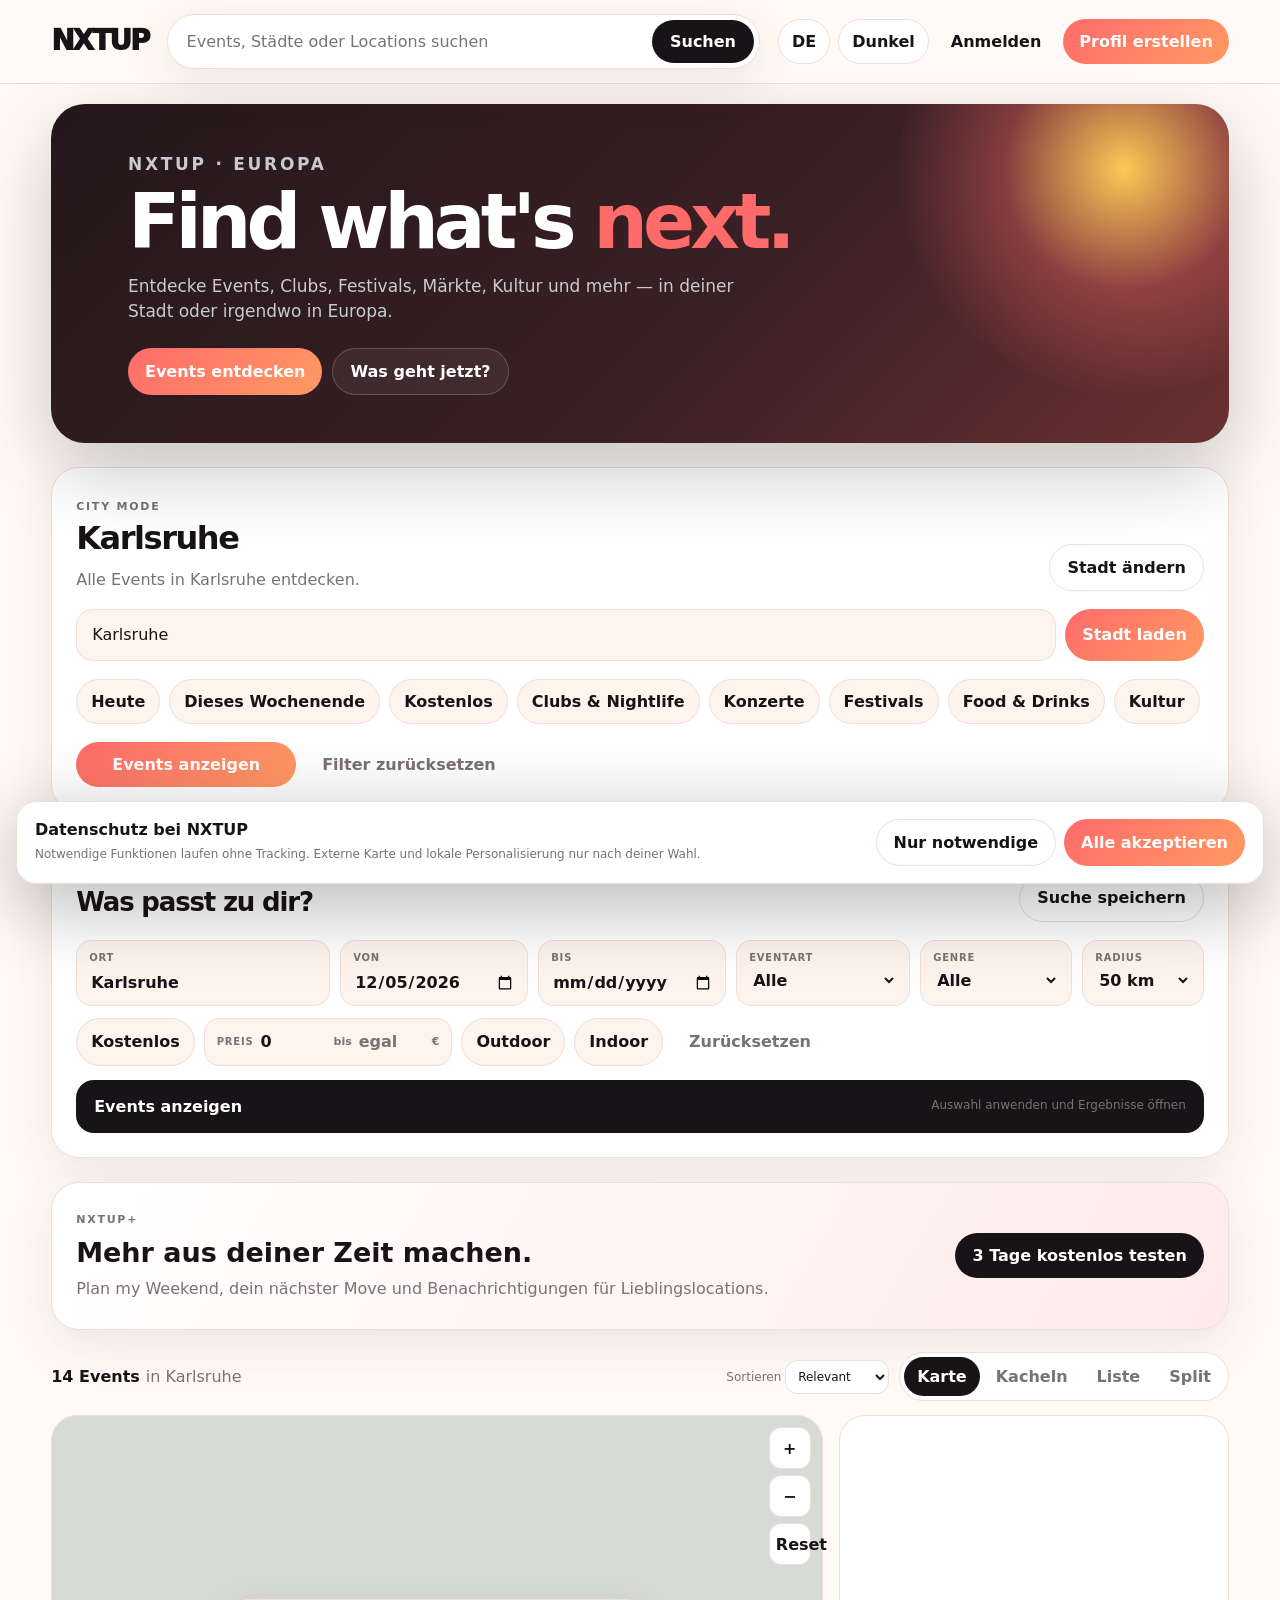
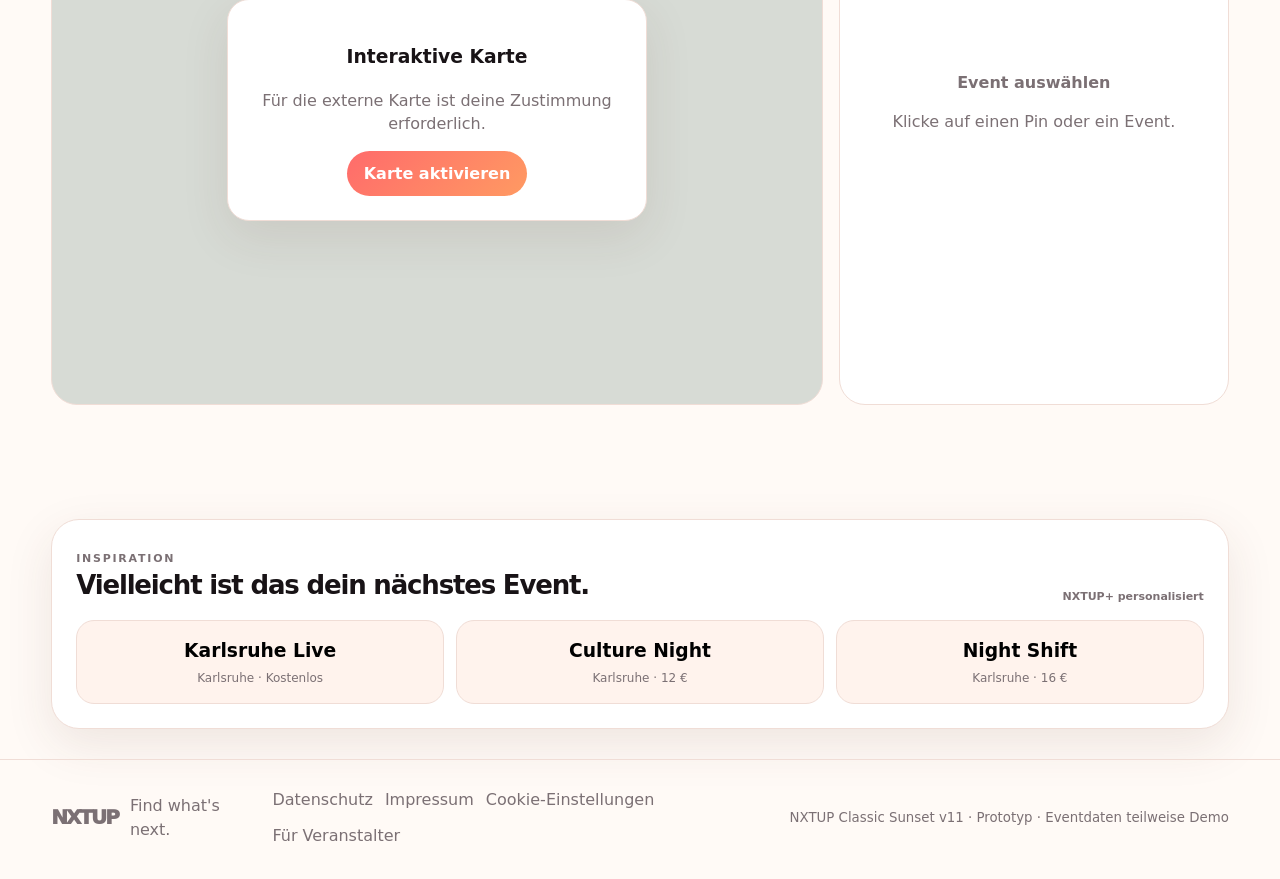
==== commit bb4afb5e: "Add files via upload" ====
--- a/index.html
+++ b/index.html
@@ -3,7 +3,7 @@
 <head>
   <meta charset="utf-8">
   <meta name="viewport" content="width=device-width,initial-scale=1,viewport-fit=cover">
-  <meta name="theme-color" content="#0c0d0f">
+  <meta name="theme-color" content="#ff6b6b">
   <meta name="apple-mobile-web-app-capable" content="yes">
   <meta name="apple-mobile-web-app-status-bar-style" content="black-translucent">
   <meta name="apple-mobile-web-app-title" content="NXTUP">
@@ -15,7 +15,7 @@
 <body>
 <header class="topbar">
   <button class="brand" id="homeBtn" type="button" aria-label="NXTUP Startseite">
-    <span class="logoDynamic"><span class="logoN">N</span><span class="logoX">X</span><span class="logoTUP">TUP</span></span>
+    <span class="logoClassic">NXTUP</span>
   </button>
   <form class="globalSearch" id="globalSearchForm">
     <input id="globalSearch" autocomplete="off" placeholder="Events, Städte oder Locations suchen" aria-label="Events, Städte oder Locations suchen">
@@ -103,7 +103,7 @@
     <div><strong id="count">0 Events</strong><span id="context"> in Karlsruhe</span></div>
     <div class="toolbarActions">
       <label>Sortieren <select id="sort"><option value="relevance">Relevant</option><option value="date">Datum</option><option value="price">Preis</option><option value="popular">Beliebtheit</option></select></label>
-      <div class="viewSwitch"><button id="mapBtn" type="button">Karte</button><button id="gridBtn" class="active" type="button">Kacheln</button><button id="listBtn" type="button">Liste</button></div>
+      <div class="viewSwitch"><button id="mapBtn" type="button">Karte</button><button id="gridBtn" class="active" type="button">Kacheln</button><button id="listBtn" type="button">Liste</button><button id="splitBtn" class="desktopOnly" type="button">Split</button></div>
     </div>
   </section>
 
@@ -126,15 +126,16 @@
 </main>
 
 <nav class="mobileNav">
-  <button data-nav="home" type="button">Home</button><button data-nav="discover" type="button">Entdecken</button><button data-nav="city" type="button">City Mode</button><button id="mobileSaved" type="button">Favoriten</button><button id="mobileProfile" type="button">Profil</button>
+  <button data-nav="home" type="button">Home</button><button data-nav="discover" type="button">Entdecken</button><button data-nav="map" type="button">Karte</button><button id="mobileSaved" type="button">Favoriten</button><button id="mobileProfile" type="button">Profil</button>
 </nav>
 
 <footer class="footer">
-  <div class="footerBrand"><span class="logoDynamic small"><span class="logoN">N</span><span class="logoX">X</span><span class="logoTUP">TUP</span></span><span>Find what's next.</span></div>
+  <div class="footerBrand"><span class="logoClassic small">NXTUP</span><span>Find what's next.</span></div>
   <nav><button id="privacyBtn" type="button">Datenschutz</button><a href="impressum.html">Impressum</a><button id="cookieBtn" type="button">Cookie-Einstellungen</button><button id="organizerBtn" type="button">Für Veranstalter</button></nav>
-  <small>NXTUP v10 · Prototyp · Eventdaten teilweise Demo</small>
+  <small>NXTUP Classic Sunset v11 · Prototyp · Eventdaten teilweise Demo</small>
 </footer>
 
+<aside id="eventDrawer" class="eventDrawer hidden" aria-label="Eventdetails"><button id="drawerClose" class="closeBtn" type="button">×</button><div id="eventDrawerBody"></div></aside>
 <dialog id="eventModal"><button class="closeBtn" data-close="eventModal" type="button">×</button><div id="eventModalBody"></div></dialog>
 <dialog id="genericModal"><button class="closeBtn" data-close="genericModal" type="button">×</button><div id="genericModalBody"></div></dialog>
 <div id="consentBanner" class="consentBanner hidden"><div><strong>Datenschutz bei NXTUP</strong><p>Notwendige Funktionen laufen ohne Tracking. Externe Karte und lokale Personalisierung nur nach deiner Wahl.</p></div><div><button id="necessaryConsent" class="ghostBtn" type="button">Nur notwendige</button><button id="allConsent" class="primaryBtn" type="button">Alle akzeptieren</button></div></div>
--- a/style.css
+++ b/style.css
@@ -1,10 +1,10 @@
-:root{--bg:#f4f5f6;--surface:#fff;--surface2:#f0f1f3;--text:#101113;--muted:#71757d;--line:#dfe2e6;--accent:#8fff4b;--accent2:#72e23c;--danger:#ff5d62;--shadow:0 18px 55px rgba(10,12,14,.10)}
-body.dark{--bg:#0b0c0e;--surface:#121417;--surface2:#1a1d21;--text:#f5f7f8;--muted:#9ca2aa;--line:#292d33;--shadow:0 20px 60px rgba(0,0,0,.40)}
+:root{--bg:#fffaf6;--surface:#fff;--surface2:#fff3ed;--text:#181316;--muted:#7b7074;--line:#f0ddd6;--accent:#ff6b6b;--accent2:#ff9a62;--danger:#e44f5a;--shadow:0 16px 48px rgba(92,48,39,.10)}
+body.dark{--bg:#151012;--surface:#1d1719;--surface2:#271e21;--text:#fff8f4;--muted:#b8a9ad;--line:#3a2b30;--shadow:0 20px 60px rgba(0,0,0,.38)}
 *{box-sizing:border-box}html{scroll-behavior:smooth}body{margin:0;background:var(--bg);color:var(--text);font-family:Inter,ui-sans-serif,system-ui,-apple-system,"Segoe UI",sans-serif;line-height:1.45}button,input,select{font:inherit}button{cursor:pointer}.hidden{display:none!important}
 .topbar{position:sticky;top:0;z-index:100;display:flex;align-items:center;gap:18px;padding:14px 4vw;background:color-mix(in srgb,var(--bg) 90%,transparent);backdrop-filter:blur(18px);border-bottom:1px solid var(--line)}
-.brand{border:0;background:transparent;padding:0;color:var(--text)}.logoDynamic{display:inline-flex;align-items:center;font-size:28px;font-weight:1000;letter-spacing:-2.3px;transform:skew(-8deg)}.logoDynamic .logoX{position:relative;margin:0 1px}.logoDynamic .logoX:after{content:"";position:absolute;width:4px;height:32px;background:var(--accent);left:48%;top:-3px;transform:rotate(32deg);border-radius:3px}.logoDynamic.small{font-size:20px}.logoDynamic.small .logoX:after{height:24px;width:3px}
+.brand{border:0;background:transparent;padding:0;color:var(--text)}.logoClassic{font-size:28px;font-weight:950;letter-spacing:-2px}.logoClassic.small{font-size:20px}
 .globalSearch{flex:1;max-width:680px;display:flex;align-items:center;background:var(--surface);border:1px solid var(--line);border-radius:999px;padding:5px;box-shadow:var(--shadow)}.globalSearch input{flex:1;border:0;background:transparent;color:var(--text);padding:10px 14px;outline:0}.globalSearch button{border:0;background:var(--text);color:var(--surface);border-radius:999px;padding:10px 18px;font-weight:800}.topActions{margin-left:auto;display:flex;align-items:center;gap:8px}.headerBtn,.headerLink{border:1px solid var(--line);background:var(--surface);color:var(--text);border-radius:999px;padding:10px 13px;font-weight:750}.headerLink{border-color:transparent;background:transparent}.accountBtn{border:0;background:var(--accent);color:#0b0d0f;border-radius:999px;padding:11px 16px;font-weight:900}
-.hero{margin:20px 4vw 0;min-height:330px;border-radius:34px;background:linear-gradient(135deg,#0d0f12,#171b20);color:white;display:flex;align-items:center;padding:48px clamp(28px,6vw,80px);position:relative;overflow:hidden;box-shadow:0 28px 80px rgba(0,0,0,.22)}.hero:after{content:"";position:absolute;width:450px;height:450px;border-radius:50%;right:-120px;top:-160px;background:radial-gradient(circle,var(--accent) 0,rgba(143,255,75,.18) 35%,transparent 70%)}.heroCopy{position:relative;z-index:2;max-width:700px}.eyebrow,.kicker{font-size:11px;font-weight:900;letter-spacing:.16em;color:var(--accent);margin:0 0 10px}.hero h1{font-size:clamp(48px,6vw,78px);letter-spacing:-.065em;line-height:.92;margin:0}.hero h1 span{color:var(--accent)}.hero p{max-width:620px;color:#c7cbd0;font-size:17px}.heroActions{display:flex;gap:10px;margin-top:24px}.primaryBtn,.secondaryBtn,.ghostBtn,.premiumBtn,.textBtn{border-radius:999px;padding:11px 17px;font-weight:850}.primaryBtn{border:0;background:var(--accent);color:#0d0f10}.secondaryBtn{border:1px solid #ffffff32;background:#ffffff0f;color:white}.ghostBtn{border:1px solid var(--line);background:var(--surface);color:var(--text)}.textBtn{border:0;background:transparent;color:var(--muted)}
+.hero{margin:20px 4vw 0;min-height:330px;border-radius:34px;background:linear-gradient(135deg,#24171b,#3a2024 58%,#6b3132);color:white;display:flex;align-items:center;padding:48px clamp(28px,6vw,80px);position:relative;overflow:hidden;box-shadow:0 28px 80px rgba(0,0,0,.22)}.hero:after{content:"";position:absolute;width:450px;height:450px;border-radius:50%;right:-120px;top:-160px;background:radial-gradient(circle,#ffc857 0,rgba(255,107,107,.34) 38%,transparent 72%)}.heroCopy{position:relative;z-index:2;max-width:700px}.eyebrow,.kicker{font-size:11px;font-weight:900;letter-spacing:.16em;color:var(--accent);margin:0 0 10px}.hero h1{font-size:clamp(48px,6vw,78px);letter-spacing:-.065em;line-height:.92;margin:0}.hero h1 span{color:var(--accent)}.hero p{max-width:620px;color:#c7cbd0;font-size:17px}.heroActions{display:flex;gap:10px;margin-top:24px}.primaryBtn,.secondaryBtn,.ghostBtn,.premiumBtn,.textBtn{border-radius:999px;padding:11px 17px;font-weight:850}.primaryBtn{border:0;background:var(--accent);color:#0d0f10}.secondaryBtn{border:1px solid #ffffff32;background:#ffffff0f;color:white}.ghostBtn{border:1px solid var(--line);background:var(--surface);color:var(--text)}.textBtn{border:0;background:transparent;color:var(--muted)}
 .cityMode,.discover,.premiumStrip,.inspiration{margin:24px 4vw 0;padding:24px;border:1px solid var(--line);border-radius:28px;background:var(--surface);box-shadow:var(--shadow)}.sectionHead{display:flex;justify-content:space-between;gap:20px;align-items:flex-end}.sectionHead h2{font-size:32px;letter-spacing:-.045em;margin:0}.sectionHead p{color:var(--muted);margin:7px 0 0}.compactHead h2{font-size:26px}.citySearchRow{display:flex;gap:9px;margin-top:18px}.citySearchRow input{flex:1;border:1px solid var(--line);border-radius:16px;background:var(--surface2);color:var(--text);padding:13px 15px;outline:0}.cityFilterGroup{display:flex;flex-wrap:wrap;gap:9px;margin-top:18px}.cityFilter,.quickFilter{border:1px solid var(--line);background:var(--surface2);color:var(--text);border-radius:999px;padding:10px 14px;font-weight:800;transition:.15s}.cityFilter.active,.quickFilter.active{background:var(--accent);border-color:var(--accent2);color:#0a0c0d;box-shadow:0 0 0 3px rgba(143,255,75,.16)}.cityActions{display:flex;gap:9px;margin-top:18px}.wide{min-width:220px}
 .filterBar{display:grid;grid-template-columns:1.2fr repeat(5,1fr);gap:10px;margin-top:18px}.filterBar label,.priceBox{display:flex;flex-direction:column;gap:5px;padding:10px 12px;border:1px solid var(--line);border-radius:15px;background:var(--surface2)}.filterBar span,.priceBox span{font-size:10px;text-transform:uppercase;letter-spacing:.08em;color:var(--muted);font-weight:850}.filterBar input,.filterBar select,.priceBox input{border:0;background:transparent;color:var(--text);outline:0;min-width:0;font-weight:750}.quickFilters{display:flex;gap:9px;flex-wrap:wrap;margin-top:12px;align-items:stretch}.priceBox{flex-direction:row;align-items:center}.priceBox input{width:70px}.priceBox b{font-size:11px;color:var(--muted)}.searchCta{width:100%;border:0;background:var(--text);color:var(--surface);border-radius:18px;padding:15px 18px;margin-top:14px;text-align:left;display:flex;justify-content:space-between;align-items:center}.searchCta strong{font-size:16px}.searchCta span{font-size:12px;color:var(--muted)}
 .premiumStrip{display:flex;justify-content:space-between;align-items:center;background:linear-gradient(120deg,var(--surface),color-mix(in srgb,var(--accent) 14%,var(--surface)))}.premiumStrip h2{margin:2px 0;font-size:27px}.premiumStrip p{margin:5px 0;color:var(--muted)}.premiumBtn{border:0;background:var(--text);color:var(--surface);white-space:nowrap}.premiumTag{font-size:11px;color:var(--muted);font-weight:850}
@@ -18,3 +18,5 @@
 @media(max-width:900px){.topActions .headerLink{display:none}.filterBar{grid-template-columns:repeat(2,1fr)}.mapLayout{grid-template-columns:1fr;height:600px}.preview{position:fixed;left:12px;right:12px;bottom:74px;z-index:95;max-height:55vh}.inspirationRail{grid-template-columns:1fr 1fr}.footer{flex-direction:column;text-align:center}.footerBrand{justify-content:center}}
 @media(max-width:680px){.topbar{padding:10px 12px;gap:8px;flex-wrap:wrap}.logoDynamic{font-size:24px}.globalSearch{order:3;flex-basis:100%;max-width:none}.globalSearch button{padding:9px 13px}.topActions{margin-left:auto}.topActions .headerBtn{padding:8px 10px;font-size:12px}.accountBtn{padding:9px 12px;font-size:12px}.hero{margin:12px 12px 0;min-height:300px;padding:30px 22px;border-radius:26px}.hero h1{font-size:50px}.hero p{font-size:14px}.heroActions{flex-wrap:wrap}.cityMode,.discover,.premiumStrip,.inspiration{margin:14px 12px 0;padding:18px;border-radius:22px}.sectionHead{align-items:flex-start}.sectionHead h2{font-size:26px}.citySearchRow{flex-direction:column}.cityFilterGroup{flex-wrap:nowrap;overflow-x:auto;padding-bottom:4px}.cityFilter{white-space:nowrap}.filterBar{grid-template-columns:1fr 1fr}.quickFilters{align-items:stretch}.priceBox{width:100%;justify-content:center}.searchCta{display:block}.searchCta span{display:block;margin-top:4px}.premiumStrip{display:block}.premiumBtn{margin-top:12px}.toolbar{padding:18px 12px 10px;display:block}.toolbarActions{margin-top:10px;justify-content:space-between;flex-wrap:wrap}.eventGrid{padding:0 12px 90px;grid-template-columns:1fr 1fr;gap:10px}.eventCard{border-radius:18px}.eventImage{height:128px}.cardBody{padding:10px}.cardBody h3{font-size:15px}.cardBody p{font-size:10px}.metaRow span:nth-child(n+3){display:none}.listCard{grid-template-columns:110px 1fr}.listCard .eventImage{min-height:110px}.mapLayout{padding:0 12px 90px;height:520px}.map{border-radius:22px}.inspirationRail{grid-template-columns:1fr}.mobileNav{display:flex;position:fixed;left:0;right:0;bottom:0;z-index:110;padding:8px 4px calc(8px + env(safe-area-inset-bottom));background:color-mix(in srgb,var(--surface) 94%,transparent);backdrop-filter:blur(16px);border-top:1px solid var(--line);justify-content:space-around}.mobileNav button{border:0;background:transparent;color:var(--muted);font-size:10px;font-weight:800}.footer{margin-bottom:70px}.consentBanner{bottom:76px;flex-direction:column;align-items:stretch}.consentBanner>div:last-child button{flex:1}}
 @media(max-width:430px){.eventGrid{grid-template-columns:1fr}.eventImage{height:160px}.filterBar{grid-template-columns:1fr}.topActions .accountBtn{max-width:120px}.hero h1{font-size:44px}}
+
+.primaryBtn,.accountBtn,.status{background:linear-gradient(135deg,var(--accent),var(--accent2));color:white}.cityFilter.active,.quickFilter.active{background:linear-gradient(135deg,var(--accent),var(--accent2));border-color:transparent;color:white;box-shadow:0 0 0 3px rgba(255,107,107,.14)}.eventImage:before,.modalHero:before{background:linear-gradient(135deg,#ff5f7e,#ff9a62,#ffc857);opacity:.38}.eventDrawer{position:fixed;right:18px;top:78px;bottom:18px;width:min(440px,42vw);z-index:105;background:var(--surface);border:1px solid var(--line);border-radius:28px;box-shadow:0 30px 90px rgba(40,20,25,.28);overflow:auto}.eventDrawer .modalHero{height:220px}.priceChoice{display:grid;grid-template-columns:1fr 1fr;gap:10px;margin-top:18px}.priceCard{border:1px solid var(--line);background:var(--surface2);color:var(--text);border-radius:18px;padding:18px;text-align:left}.priceCard strong{display:block;font-size:26px}.priceCard span{color:var(--muted)}.priceCard b{display:block;color:var(--accent);font-size:11px;text-transform:uppercase}.priceCard.selected{border-color:var(--accent);box-shadow:0 0 0 3px rgba(255,107,107,.12)}.finePrint{font-size:11px}.desktopOnly{display:inline-block}@media(max-width:900px){.eventDrawer{display:none!important}.desktopOnly{display:none!important}}
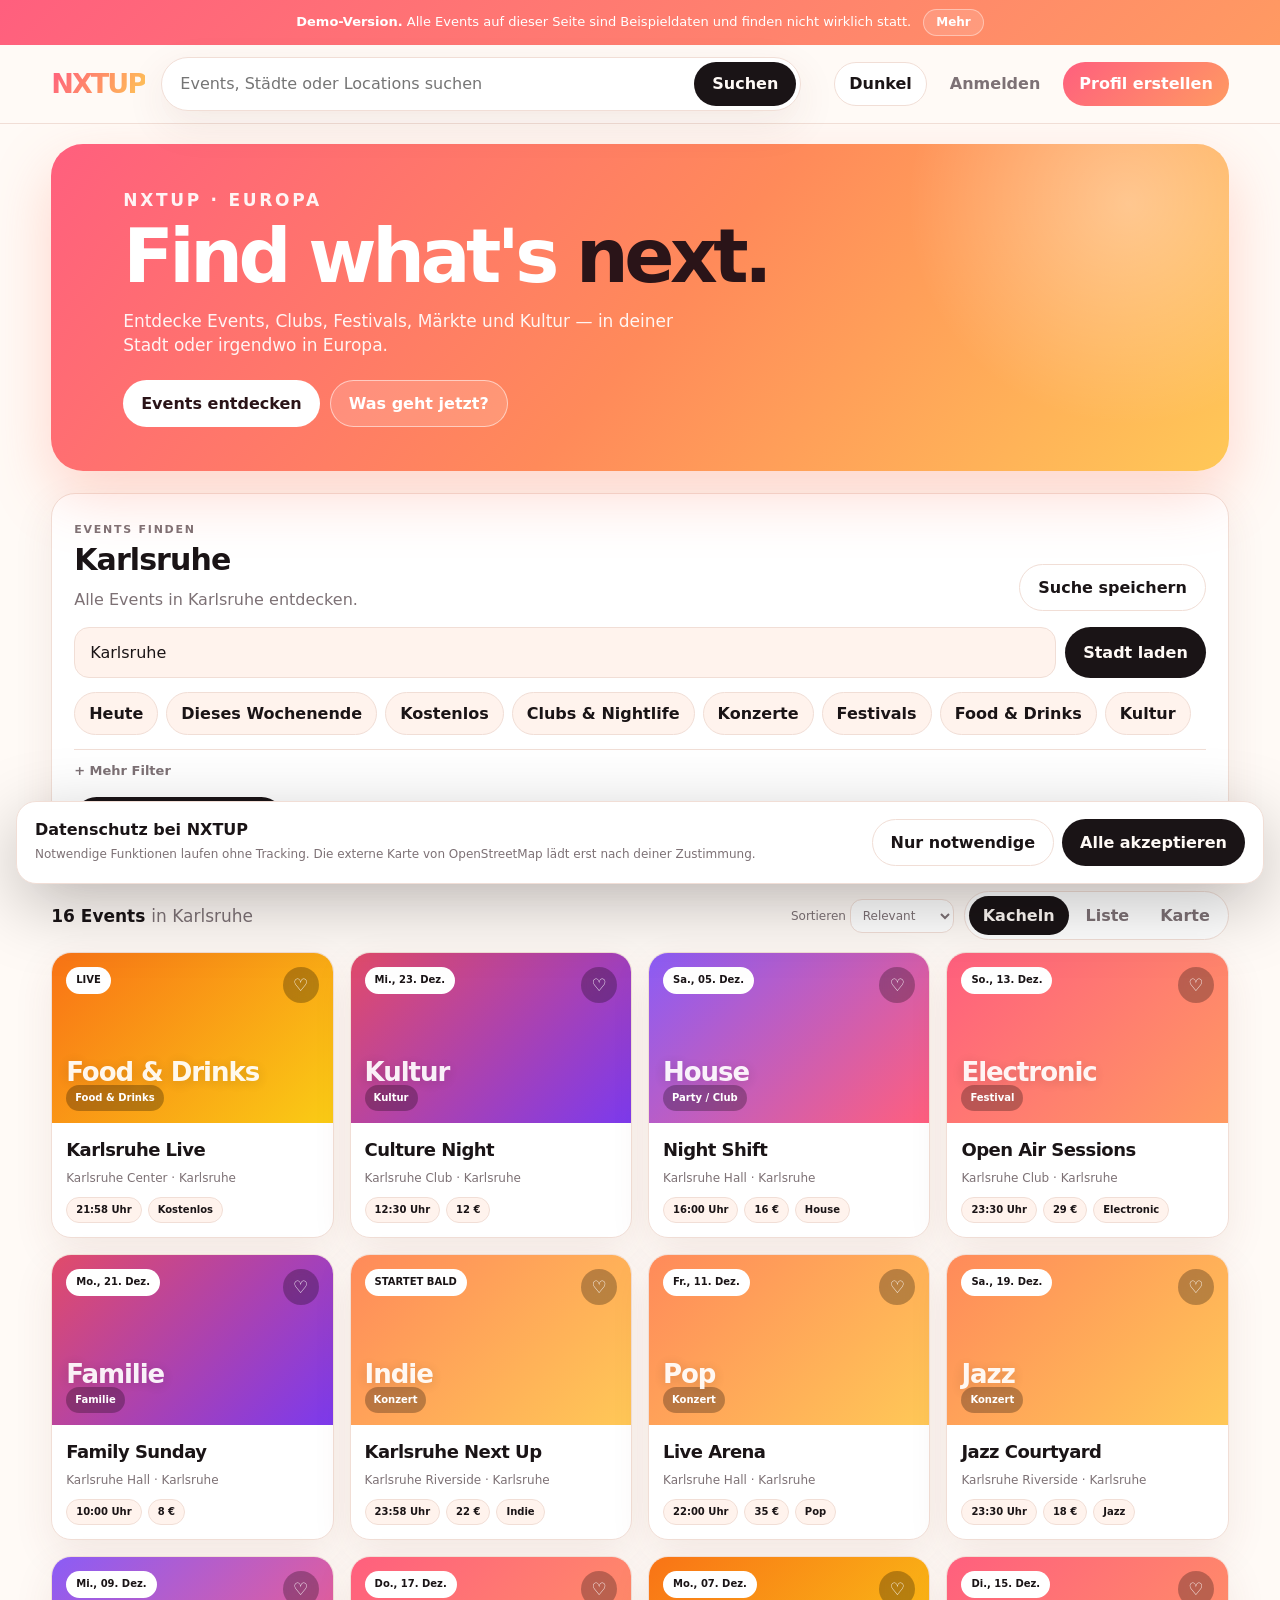
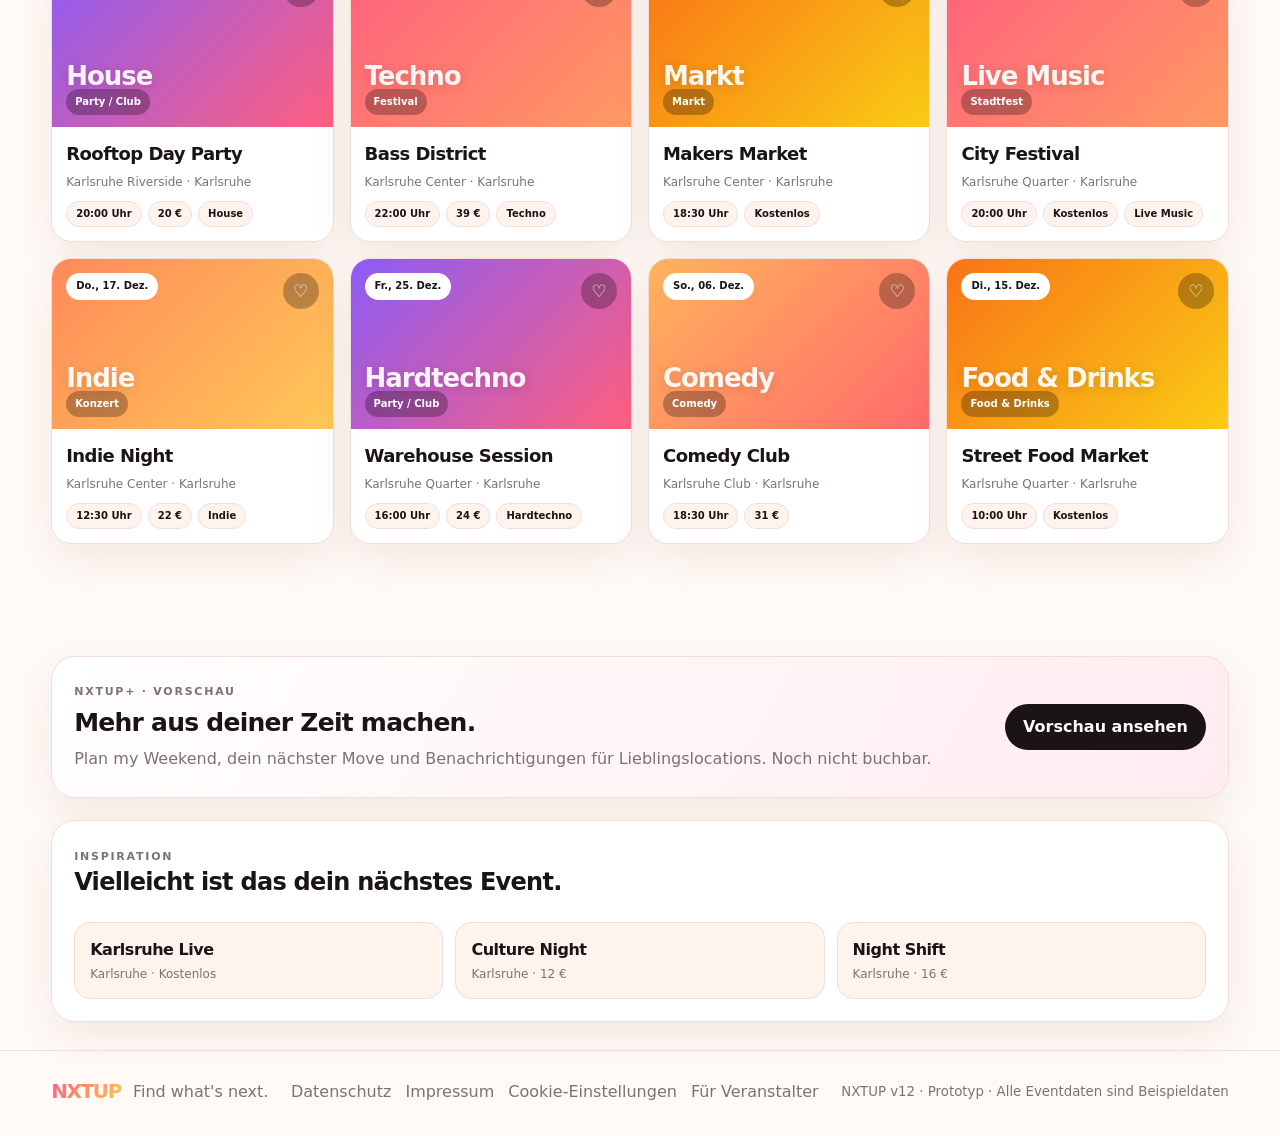
==== commit 98c10e0d: "Add files via upload" ====
--- a/index.html
+++ b/index.html
@@ -3,16 +3,23 @@
 <head>
   <meta charset="utf-8">
   <meta name="viewport" content="width=device-width,initial-scale=1,viewport-fit=cover">
-  <meta name="theme-color" content="#ff6b6b">
+  <meta name="theme-color" content="#fffaf6">
   <meta name="apple-mobile-web-app-capable" content="yes">
-  <meta name="apple-mobile-web-app-status-bar-style" content="black-translucent">
+  <meta name="apple-mobile-web-app-status-bar-style" content="default">
   <meta name="apple-mobile-web-app-title" content="NXTUP">
+  <meta name="description" content="NXTUP zeigt Events, Clubs, Festivals und Kultur in deiner Stadt. Prototyp mit Beispieldaten.">
   <title>NXTUP — Find what's next.</title>
   <link rel="manifest" href="manifest.webmanifest">
+  <link rel="icon" href="icons/icon-192.png">
   <link rel="apple-touch-icon" href="apple-touch-icon.png">
   <link rel="stylesheet" href="style.css">
 </head>
 <body>
+<div class="demoBar" id="demoBar" role="status">
+  <span><b>Demo-Version.</b> Alle Events auf dieser Seite sind Beispieldaten und finden nicht wirklich statt.</span>
+  <button id="demoBarInfo" type="button">Mehr</button>
+</div>
+
 <header class="topbar">
   <button class="brand" id="homeBtn" type="button" aria-label="NXTUP Startseite">
     <span class="logoClassic">NXTUP</span>
@@ -22,19 +29,18 @@
     <button type="submit">Suchen</button>
   </form>
   <div class="topActions">
-    <button id="languageBtn" class="headerBtn" type="button">DE</button>
-    <button id="themeBtn" class="headerBtn" type="button">Dunkel</button>
+    <button id="themeBtn" class="headerBtn" type="button" aria-label="Farbmodus wechseln">Dunkel</button>
     <button id="loginBtn" class="headerLink" type="button">Anmelden</button>
     <button id="registerBtn" class="accountBtn" type="button">Profil erstellen</button>
   </div>
 </header>
 
 <main>
-  <section class="hero" id="hero" tabindex="0" role="button" aria-label="Zu Events springen">
+  <section class="hero" id="hero">
     <div class="heroCopy">
       <p class="eyebrow">NXTUP · EUROPA</p>
       <h1>Find what's <span>next.</span></h1>
-      <p>Entdecke Events, Clubs, Festivals, Märkte, Kultur und mehr — in deiner Stadt oder irgendwo in Europa.</p>
+      <p>Entdecke Events, Clubs, Festivals, Märkte und Kultur — in deiner Stadt oder irgendwo in Europa.</p>
       <div class="heroActions">
         <button id="discoverBtn" class="primaryBtn" type="button">Events entdecken</button>
         <button id="nowBtn" class="secondaryBtn" type="button">Was geht jetzt?</button>
@@ -42,68 +48,58 @@
     </div>
   </section>
 
-  <section class="cityMode" id="cityMode">
+  <section class="finder" id="discover">
     <div class="sectionHead">
       <div>
-        <p class="kicker">CITY MODE</p>
+        <p class="kicker">EVENTS FINDEN</p>
         <h2 id="cityModeTitle">Karlsruhe</h2>
         <p id="cityModeSubtitle">Alle Events in Karlsruhe entdecken.</p>
       </div>
-      <button id="changeCityBtn" class="ghostBtn" type="button">Stadt ändern</button>
+      <button id="savedSearchBtn" class="ghostBtn" type="button">Suche speichern</button>
     </div>
+
     <div class="citySearchRow">
-      <input id="citySearch" value="Karlsruhe" placeholder="Stadt oder Ort in Europa">
+      <input id="citySearch" value="Karlsruhe" placeholder="Stadt oder Ort in Europa" aria-label="Stadt oder Ort">
       <button id="citySearchBtn" class="primaryBtn" type="button">Stadt laden</button>
     </div>
-    <div class="cityFilterGroup" aria-label="City Mode Filter">
+
+    <div class="cityFilterGroup" aria-label="Schnellfilter">
       <button class="cityFilter" data-cityfilter="today" type="button">Heute</button>
       <button class="cityFilter" data-cityfilter="weekend" type="button">Dieses Wochenende</button>
       <button class="cityFilter" data-cityfilter="free" type="button">Kostenlos</button>
-      <button class="cityFilter" data-cityfilter="nightlife" type="button">Clubs & Nightlife</button>
+      <button class="cityFilter" data-cityfilter="nightlife" type="button">Clubs &amp; Nightlife</button>
       <button class="cityFilter" data-cityfilter="concerts" type="button">Konzerte</button>
       <button class="cityFilter" data-cityfilter="festivals" type="button">Festivals</button>
-      <button class="cityFilter" data-cityfilter="food" type="button">Food & Drinks</button>
+      <button class="cityFilter" data-cityfilter="food" type="button">Food &amp; Drinks</button>
       <button class="cityFilter" data-cityfilter="culture" type="button">Kultur</button>
     </div>
+
+    <details class="moreFilters" id="moreFilters">
+      <summary>Mehr Filter</summary>
+      <div class="filterBar">
+        <label><span>Von</span><input id="from" type="date"></label>
+        <label><span>Bis</span><input id="to" type="date"></label>
+        <label><span>Eventart</span><select id="type"><option value="">Alle</option></select></label>
+        <label><span>Genre</span><select id="genre"><option value="">Alle</option></select></label>
+      </div>
+      <div class="quickFilters">
+        <label class="priceBox"><span>Preis</span><input id="minPrice" type="number" min="0" value="0" aria-label="Mindestpreis"><b>bis</b><input id="maxPrice" type="number" min="0" placeholder="egal" aria-label="Höchstpreis"><b>€</b></label>
+        <button id="outdoorBtn" class="quickFilter" type="button">Outdoor</button>
+        <button id="indoorBtn" class="quickFilter" type="button">Indoor</button>
+      </div>
+    </details>
+
     <div class="cityActions">
       <button id="cityShowBtn" class="primaryBtn wide" type="button">Events anzeigen</button>
       <button id="cityResetBtn" class="textBtn" type="button">Filter zurücksetzen</button>
     </div>
   </section>
 
-  <section class="discover" id="discover">
-    <div class="sectionHead compactHead">
-      <div><p class="kicker">ENTDECKEN</p><h2>Was passt zu dir?</h2></div>
-      <button id="savedSearchBtn" class="ghostBtn" type="button">Suche speichern</button>
-    </div>
-    <div class="filterBar">
-      <label><span>Ort</span><input id="place" value="Karlsruhe"></label>
-      <label><span>Von</span><input id="from" type="date"></label>
-      <label><span>Bis</span><input id="to" type="date"></label>
-      <label><span>Eventart</span><select id="type"><option value="">Alle</option></select></label>
-      <label><span>Genre</span><select id="genre"><option value="">Alle</option></select></label>
-      <label><span>Radius</span><select id="radius"><option value="city">Stadt</option><option value="5">5 km</option><option value="10">10 km</option><option value="25">25 km</option><option value="50" selected>50 km</option><option value="100">100 km</option></select></label>
-    </div>
-    <div class="quickFilters">
-      <button id="freeBtn" class="quickFilter" type="button">Kostenlos</button>
-      <label class="priceBox"><span>Preis</span><input id="minPrice" type="number" min="0" value="0"><b>bis</b><input id="maxPrice" type="number" min="0" placeholder="egal"><b>€</b></label>
-      <button id="outdoorBtn" class="quickFilter" type="button">Outdoor</button>
-      <button id="indoorBtn" class="quickFilter" type="button">Indoor</button>
-      <button id="clearFiltersBtn" class="textBtn" type="button">Zurücksetzen</button>
-    </div>
-    <button id="mainSearchBtn" class="searchCta" type="button"><strong>Events anzeigen</strong><span>Auswahl anwenden und Ergebnisse öffnen</span></button>
-  </section>
-
-  <section class="premiumStrip" id="premiumStrip">
-    <div><p class="kicker">NXTUP+</p><h2>Mehr aus deiner Zeit machen.</h2><p>Plan my Weekend, dein nächster Move und Benachrichtigungen für Lieblingslocations.</p></div>
-    <button id="premiumBtn" class="premiumBtn" type="button">3 Tage kostenlos testen</button>
-  </section>
-
   <section class="toolbar" id="resultsTop">
     <div><strong id="count">0 Events</strong><span id="context"> in Karlsruhe</span></div>
     <div class="toolbarActions">
       <label>Sortieren <select id="sort"><option value="relevance">Relevant</option><option value="date">Datum</option><option value="price">Preis</option><option value="popular">Beliebtheit</option></select></label>
-      <div class="viewSwitch"><button id="mapBtn" type="button">Karte</button><button id="gridBtn" class="active" type="button">Kacheln</button><button id="listBtn" type="button">Liste</button><button id="splitBtn" class="desktopOnly" type="button">Split</button></div>
+      <div class="viewSwitch"><button id="gridBtn" class="active" type="button">Kacheln</button><button id="listBtn" type="button">Liste</button><button id="mapBtn" type="button">Karte</button></div>
     </div>
   </section>
 
@@ -112,15 +108,20 @@
   <section id="mapView" class="mapLayout hidden">
     <div class="mapPane">
       <div id="map" class="map">
-        <div id="mapFallback" class="mapFallback"><div><h3>Interaktive Karte</h3><p>Für die externe Karte ist deine Zustimmung erforderlich.</p><button id="enableMap" class="primaryBtn" type="button">Karte aktivieren</button></div></div>
+        <div id="mapFallback" class="mapFallback"><div><h3>Interaktive Karte</h3><p>Die Karte wird von OpenStreetMap geladen. Dafür brauchen wir deine Zustimmung.</p><button id="enableMap" class="primaryBtn" type="button">Karte aktivieren</button></div></div>
       </div>
-      <div class="mapControls"><button id="zoomIn" type="button">+</button><button id="zoomOut" type="button">−</button><button id="mapReset" type="button">Reset</button></div>
+      <div class="mapControls"><button id="zoomIn" type="button" aria-label="Reinzoomen">+</button><button id="zoomOut" type="button" aria-label="Rauszoomen">−</button><button id="mapReset" type="button">Reset</button></div>
     </div>
     <aside id="preview" class="preview empty"><div class="emptyPreview"><strong>Event auswählen</strong><p>Klicke auf einen Pin oder ein Event.</p></div></aside>
   </section>
 
+  <section class="premiumStrip" id="premiumStrip">
+    <div><p class="kicker">NXTUP+ · VORSCHAU</p><h2>Mehr aus deiner Zeit machen.</h2><p>Plan my Weekend, dein nächster Move und Benachrichtigungen für Lieblingslocations. Noch nicht buchbar.</p></div>
+    <button id="premiumBtn" class="premiumBtn" type="button">Vorschau ansehen</button>
+  </section>
+
   <section class="inspiration" id="inspiration">
-    <div class="sectionHead compactHead"><div><p class="kicker">INSPIRATION</p><h2>Vielleicht ist das dein nächstes Event.</h2></div><span class="premiumTag">NXTUP+ personalisiert</span></div>
+    <div class="sectionHead compactHead"><div><p class="kicker">INSPIRATION</p><h2>Vielleicht ist das dein nächstes Event.</h2></div></div>
     <div id="inspirationRail" class="inspirationRail"></div>
   </section>
 </main>
@@ -132,13 +133,13 @@
 <footer class="footer">
   <div class="footerBrand"><span class="logoClassic small">NXTUP</span><span>Find what's next.</span></div>
   <nav><button id="privacyBtn" type="button">Datenschutz</button><a href="impressum.html">Impressum</a><button id="cookieBtn" type="button">Cookie-Einstellungen</button><button id="organizerBtn" type="button">Für Veranstalter</button></nav>
-  <small>NXTUP Classic Sunset v11 · Prototyp · Eventdaten teilweise Demo</small>
+  <small>NXTUP v12 · Prototyp · Alle Eventdaten sind Beispieldaten</small>
 </footer>
 
-<aside id="eventDrawer" class="eventDrawer hidden" aria-label="Eventdetails"><button id="drawerClose" class="closeBtn" type="button">×</button><div id="eventDrawerBody"></div></aside>
-<dialog id="eventModal"><button class="closeBtn" data-close="eventModal" type="button">×</button><div id="eventModalBody"></div></dialog>
-<dialog id="genericModal"><button class="closeBtn" data-close="genericModal" type="button">×</button><div id="genericModalBody"></div></dialog>
-<div id="consentBanner" class="consentBanner hidden"><div><strong>Datenschutz bei NXTUP</strong><p>Notwendige Funktionen laufen ohne Tracking. Externe Karte und lokale Personalisierung nur nach deiner Wahl.</p></div><div><button id="necessaryConsent" class="ghostBtn" type="button">Nur notwendige</button><button id="allConsent" class="primaryBtn" type="button">Alle akzeptieren</button></div></div>
+<aside id="eventDrawer" class="eventDrawer hidden" aria-label="Eventdetails"><button id="drawerClose" class="closeBtn" type="button" aria-label="Schließen">×</button><div id="eventDrawerBody"></div></aside>
+<dialog id="eventModal"><button class="closeBtn" data-close="eventModal" type="button" aria-label="Schließen">×</button><div id="eventModalBody"></div></dialog>
+<dialog id="genericModal"><button class="closeBtn" data-close="genericModal" type="button" aria-label="Schließen">×</button><div id="genericModalBody"></div></dialog>
+<div id="consentBanner" class="consentBanner hidden"><div><strong>Datenschutz bei NXTUP</strong><p>Notwendige Funktionen laufen ohne Tracking. Die externe Karte von OpenStreetMap lädt erst nach deiner Zustimmung.</p></div><div><button id="necessaryConsent" class="ghostBtn" type="button">Nur notwendige</button><button id="allConsent" class="primaryBtn" type="button">Alle akzeptieren</button></div></div>
 
 <script src="app.js"></script>
 </body>
--- a/style.css
+++ b/style.css
@@ -1,22 +1,238 @@
-:root{--bg:#fffaf6;--surface:#fff;--surface2:#fff3ed;--text:#181316;--muted:#7b7074;--line:#f0ddd6;--accent:#ff6b6b;--accent2:#ff9a62;--danger:#e44f5a;--shadow:0 16px 48px rgba(92,48,39,.10)}
-body.dark{--bg:#151012;--surface:#1d1719;--surface2:#271e21;--text:#fff8f4;--muted:#b8a9ad;--line:#3a2b30;--shadow:0 20px 60px rgba(0,0,0,.38)}
-*{box-sizing:border-box}html{scroll-behavior:smooth}body{margin:0;background:var(--bg);color:var(--text);font-family:Inter,ui-sans-serif,system-ui,-apple-system,"Segoe UI",sans-serif;line-height:1.45}button,input,select{font:inherit}button{cursor:pointer}.hidden{display:none!important}
-.topbar{position:sticky;top:0;z-index:100;display:flex;align-items:center;gap:18px;padding:14px 4vw;background:color-mix(in srgb,var(--bg) 90%,transparent);backdrop-filter:blur(18px);border-bottom:1px solid var(--line)}
-.brand{border:0;background:transparent;padding:0;color:var(--text)}.logoClassic{font-size:28px;font-weight:950;letter-spacing:-2px}.logoClassic.small{font-size:20px}
-.globalSearch{flex:1;max-width:680px;display:flex;align-items:center;background:var(--surface);border:1px solid var(--line);border-radius:999px;padding:5px;box-shadow:var(--shadow)}.globalSearch input{flex:1;border:0;background:transparent;color:var(--text);padding:10px 14px;outline:0}.globalSearch button{border:0;background:var(--text);color:var(--surface);border-radius:999px;padding:10px 18px;font-weight:800}.topActions{margin-left:auto;display:flex;align-items:center;gap:8px}.headerBtn,.headerLink{border:1px solid var(--line);background:var(--surface);color:var(--text);border-radius:999px;padding:10px 13px;font-weight:750}.headerLink{border-color:transparent;background:transparent}.accountBtn{border:0;background:var(--accent);color:#0b0d0f;border-radius:999px;padding:11px 16px;font-weight:900}
-.hero{margin:20px 4vw 0;min-height:330px;border-radius:34px;background:linear-gradient(135deg,#24171b,#3a2024 58%,#6b3132);color:white;display:flex;align-items:center;padding:48px clamp(28px,6vw,80px);position:relative;overflow:hidden;box-shadow:0 28px 80px rgba(0,0,0,.22)}.hero:after{content:"";position:absolute;width:450px;height:450px;border-radius:50%;right:-120px;top:-160px;background:radial-gradient(circle,#ffc857 0,rgba(255,107,107,.34) 38%,transparent 72%)}.heroCopy{position:relative;z-index:2;max-width:700px}.eyebrow,.kicker{font-size:11px;font-weight:900;letter-spacing:.16em;color:var(--accent);margin:0 0 10px}.hero h1{font-size:clamp(48px,6vw,78px);letter-spacing:-.065em;line-height:.92;margin:0}.hero h1 span{color:var(--accent)}.hero p{max-width:620px;color:#c7cbd0;font-size:17px}.heroActions{display:flex;gap:10px;margin-top:24px}.primaryBtn,.secondaryBtn,.ghostBtn,.premiumBtn,.textBtn{border-radius:999px;padding:11px 17px;font-weight:850}.primaryBtn{border:0;background:var(--accent);color:#0d0f10}.secondaryBtn{border:1px solid #ffffff32;background:#ffffff0f;color:white}.ghostBtn{border:1px solid var(--line);background:var(--surface);color:var(--text)}.textBtn{border:0;background:transparent;color:var(--muted)}
-.cityMode,.discover,.premiumStrip,.inspiration{margin:24px 4vw 0;padding:24px;border:1px solid var(--line);border-radius:28px;background:var(--surface);box-shadow:var(--shadow)}.sectionHead{display:flex;justify-content:space-between;gap:20px;align-items:flex-end}.sectionHead h2{font-size:32px;letter-spacing:-.045em;margin:0}.sectionHead p{color:var(--muted);margin:7px 0 0}.compactHead h2{font-size:26px}.citySearchRow{display:flex;gap:9px;margin-top:18px}.citySearchRow input{flex:1;border:1px solid var(--line);border-radius:16px;background:var(--surface2);color:var(--text);padding:13px 15px;outline:0}.cityFilterGroup{display:flex;flex-wrap:wrap;gap:9px;margin-top:18px}.cityFilter,.quickFilter{border:1px solid var(--line);background:var(--surface2);color:var(--text);border-radius:999px;padding:10px 14px;font-weight:800;transition:.15s}.cityFilter.active,.quickFilter.active{background:var(--accent);border-color:var(--accent2);color:#0a0c0d;box-shadow:0 0 0 3px rgba(143,255,75,.16)}.cityActions{display:flex;gap:9px;margin-top:18px}.wide{min-width:220px}
-.filterBar{display:grid;grid-template-columns:1.2fr repeat(5,1fr);gap:10px;margin-top:18px}.filterBar label,.priceBox{display:flex;flex-direction:column;gap:5px;padding:10px 12px;border:1px solid var(--line);border-radius:15px;background:var(--surface2)}.filterBar span,.priceBox span{font-size:10px;text-transform:uppercase;letter-spacing:.08em;color:var(--muted);font-weight:850}.filterBar input,.filterBar select,.priceBox input{border:0;background:transparent;color:var(--text);outline:0;min-width:0;font-weight:750}.quickFilters{display:flex;gap:9px;flex-wrap:wrap;margin-top:12px;align-items:stretch}.priceBox{flex-direction:row;align-items:center}.priceBox input{width:70px}.priceBox b{font-size:11px;color:var(--muted)}.searchCta{width:100%;border:0;background:var(--text);color:var(--surface);border-radius:18px;padding:15px 18px;margin-top:14px;text-align:left;display:flex;justify-content:space-between;align-items:center}.searchCta strong{font-size:16px}.searchCta span{font-size:12px;color:var(--muted)}
-.premiumStrip{display:flex;justify-content:space-between;align-items:center;background:linear-gradient(120deg,var(--surface),color-mix(in srgb,var(--accent) 14%,var(--surface)))}.premiumStrip h2{margin:2px 0;font-size:27px}.premiumStrip p{margin:5px 0;color:var(--muted)}.premiumBtn{border:0;background:var(--text);color:var(--surface);white-space:nowrap}.premiumTag{font-size:11px;color:var(--muted);font-weight:850}
-.toolbar{display:flex;justify-content:space-between;align-items:center;gap:15px;padding:22px 4vw 14px}.toolbar>div:first-child{display:flex;gap:6px}.toolbar span{color:var(--muted)}.toolbarActions{display:flex;align-items:center;gap:10px}.toolbarActions label{font-size:12px;color:var(--muted)}.toolbarActions select{border:1px solid var(--line);border-radius:12px;background:var(--surface);color:var(--text);padding:8px}.viewSwitch{display:flex;gap:3px;padding:4px;background:var(--surface);border:1px solid var(--line);border-radius:999px}.viewSwitch button{border:0;background:transparent;color:var(--muted);border-radius:999px;padding:8px 13px;font-weight:800}.viewSwitch button.active{background:var(--text);color:var(--surface)}
-.eventGrid{padding:0 4vw 90px;display:grid;grid-template-columns:repeat(auto-fill,minmax(255px,1fr));gap:16px}.eventList{padding:0 4vw 90px;display:grid;gap:10px}.eventCard{position:relative;border:1px solid var(--line);background:var(--surface);border-radius:22px;overflow:hidden;box-shadow:var(--shadow);transition:.18s transform}.eventCard:hover{transform:translateY(-3px)}.eventCard button.cardHit{position:absolute;inset:0;border:0;background:transparent;z-index:2}.eventImage{height:180px;background:linear-gradient(135deg,#242834,#15181d);position:relative;overflow:hidden}.eventImage:before{content:"";position:absolute;width:200px;height:200px;border-radius:50%;background:var(--accent);opacity:.18;right:-60px;top:-80px}.eventImage .eventType{position:absolute;left:13px;bottom:13px;padding:7px 9px;border-radius:999px;background:#0b0d0fcf;color:white;font-size:10px;font-weight:850}.status{position:absolute;left:13px;top:13px;background:var(--accent);color:#0b0d0f;border-radius:999px;padding:6px 9px;font-size:10px;font-weight:900}.favBtn{position:absolute;right:13px;top:13px;z-index:5;border:0;background:#0b0d0fbb;color:white;width:36px;height:36px;border-radius:50%;font-size:17px}.favBtn.saved{background:var(--accent);color:#0b0d0f}.cardBody{padding:14px}.cardBody h3{margin:0 0 7px;font-size:19px;letter-spacing:-.035em}.cardBody p{margin:5px 0;color:var(--muted);font-size:12px}.metaRow{display:flex;gap:6px;flex-wrap:wrap;margin-top:10px}.metaRow span{padding:6px 8px;border-radius:999px;background:var(--surface2);border:1px solid var(--line);font-size:10px;font-weight:750}.listCard{display:grid;grid-template-columns:150px 1fr}.listCard .eventImage{height:100%;min-height:130px}.listCard .cardBody{display:flex;flex-direction:column;justify-content:center}.listCard .favBtn{right:auto;left:104px}
-.mapLayout{padding:0 4vw 90px;display:grid;grid-template-columns:minmax(0,1fr) 390px;gap:16px;height:680px}.mapPane{position:relative}.map{height:100%;border-radius:26px;overflow:hidden;background:#d7dbd5;border:1px solid var(--line)}.mapFallback{position:absolute;inset:0;display:grid;place-items:center;text-align:center;padding:20px}.mapFallback>div{max-width:420px;background:var(--surface);border:1px solid var(--line);border-radius:22px;padding:24px;box-shadow:var(--shadow)}.mapFallback p{color:var(--muted)}.mapControls{position:absolute;right:12px;top:12px;display:grid;gap:6px;z-index:700}.mapControls button{width:42px;height:42px;border:1px solid var(--line);background:var(--surface);color:var(--text);border-radius:12px;font-weight:850}.preview{position:relative;background:var(--surface);border:1px solid var(--line);border-radius:26px;padding:12px;overflow:auto}.preview.empty{display:grid;place-items:center}.emptyPreview{text-align:center;color:var(--muted)}.preview .eventCard{box-shadow:none}.previewClose{position:absolute;right:14px;top:14px;z-index:8;border:0;background:var(--text);color:var(--surface);width:38px;height:38px;border-radius:50%;font-size:20px}
-.inspirationRail{display:grid;grid-template-columns:repeat(3,1fr);gap:12px;margin-top:15px}.miniInspire{border:1px solid var(--line);background:var(--surface2);border-radius:18px;padding:16px}.miniInspire h3{margin:0 0 6px}.miniInspire p{margin:0;color:var(--muted);font-size:12px}
-.footer{margin-top:30px;padding:28px 4vw calc(32px + env(safe-area-inset-bottom));border-top:1px solid var(--line);display:flex;align-items:center;justify-content:space-between;gap:15px;color:var(--muted)}.footerBrand{display:flex;align-items:center;gap:12px}.footer nav{display:flex;gap:12px;flex-wrap:wrap}.footer button,.footer a{border:0;background:transparent;color:var(--muted);text-decoration:none;padding:0}.footer small{white-space:nowrap}
-dialog{border:0;padding:0;border-radius:28px;background:var(--surface);color:var(--text);width:min(700px,94vw);max-height:90vh;box-shadow:0 30px 100px rgba(0,0,0,.5)}dialog::backdrop{background:#0009;backdrop-filter:blur(5px)}.closeBtn{position:absolute;right:14px;top:14px;z-index:10;width:40px;height:40px;border:0;border-radius:50%;background:#0b0d0fd9;color:#fff;font-size:22px}.modalInner{padding:18px 20px 26px}.modalHero{height:260px;border-radius:20px;background:linear-gradient(135deg,#222833,#101215);position:relative;overflow:hidden}.modalHero:before{content:"";position:absolute;width:320px;height:320px;border-radius:50%;background:var(--accent);opacity:.18;right:-80px;top:-120px}.modalInner h1{font-size:34px;letter-spacing:-.05em;margin:18px 0 7px}.modalInner p{color:var(--muted)}.detailMeta{display:flex;gap:7px;flex-wrap:wrap}.detailMeta span{padding:8px 10px;border:1px solid var(--line);background:var(--surface2);border-radius:999px;font-size:11px}.detailActions{display:flex;gap:8px;flex-wrap:wrap;margin:18px 0}.detailActions a,.detailActions button{flex:1;min-width:120px;text-align:center;border:1px solid var(--line);background:var(--surface2);color:var(--text);border-radius:13px;padding:11px;text-decoration:none;font-weight:850}.detailActions .primaryAction{background:var(--text);color:var(--surface)}
-.consentBanner{position:fixed;left:16px;right:16px;bottom:16px;z-index:120;display:flex;justify-content:space-between;gap:20px;align-items:center;padding:16px 18px;background:var(--surface);border:1px solid var(--line);border-radius:20px;box-shadow:0 20px 80px rgba(0,0,0,.3)}.consentBanner p{margin:4px 0;color:var(--muted);font-size:12px}.consentBanner>div:last-child{display:flex;gap:8px}.mobileNav{display:none}
-@media(max-width:900px){.topActions .headerLink{display:none}.filterBar{grid-template-columns:repeat(2,1fr)}.mapLayout{grid-template-columns:1fr;height:600px}.preview{position:fixed;left:12px;right:12px;bottom:74px;z-index:95;max-height:55vh}.inspirationRail{grid-template-columns:1fr 1fr}.footer{flex-direction:column;text-align:center}.footerBrand{justify-content:center}}
-@media(max-width:680px){.topbar{padding:10px 12px;gap:8px;flex-wrap:wrap}.logoDynamic{font-size:24px}.globalSearch{order:3;flex-basis:100%;max-width:none}.globalSearch button{padding:9px 13px}.topActions{margin-left:auto}.topActions .headerBtn{padding:8px 10px;font-size:12px}.accountBtn{padding:9px 12px;font-size:12px}.hero{margin:12px 12px 0;min-height:300px;padding:30px 22px;border-radius:26px}.hero h1{font-size:50px}.hero p{font-size:14px}.heroActions{flex-wrap:wrap}.cityMode,.discover,.premiumStrip,.inspiration{margin:14px 12px 0;padding:18px;border-radius:22px}.sectionHead{align-items:flex-start}.sectionHead h2{font-size:26px}.citySearchRow{flex-direction:column}.cityFilterGroup{flex-wrap:nowrap;overflow-x:auto;padding-bottom:4px}.cityFilter{white-space:nowrap}.filterBar{grid-template-columns:1fr 1fr}.quickFilters{align-items:stretch}.priceBox{width:100%;justify-content:center}.searchCta{display:block}.searchCta span{display:block;margin-top:4px}.premiumStrip{display:block}.premiumBtn{margin-top:12px}.toolbar{padding:18px 12px 10px;display:block}.toolbarActions{margin-top:10px;justify-content:space-between;flex-wrap:wrap}.eventGrid{padding:0 12px 90px;grid-template-columns:1fr 1fr;gap:10px}.eventCard{border-radius:18px}.eventImage{height:128px}.cardBody{padding:10px}.cardBody h3{font-size:15px}.cardBody p{font-size:10px}.metaRow span:nth-child(n+3){display:none}.listCard{grid-template-columns:110px 1fr}.listCard .eventImage{min-height:110px}.mapLayout{padding:0 12px 90px;height:520px}.map{border-radius:22px}.inspirationRail{grid-template-columns:1fr}.mobileNav{display:flex;position:fixed;left:0;right:0;bottom:0;z-index:110;padding:8px 4px calc(8px + env(safe-area-inset-bottom));background:color-mix(in srgb,var(--surface) 94%,transparent);backdrop-filter:blur(16px);border-top:1px solid var(--line);justify-content:space-around}.mobileNav button{border:0;background:transparent;color:var(--muted);font-size:10px;font-weight:800}.footer{margin-bottom:70px}.consentBanner{bottom:76px;flex-direction:column;align-items:stretch}.consentBanner>div:last-child button{flex:1}}
-@media(max-width:430px){.eventGrid{grid-template-columns:1fr}.eventImage{height:160px}.filterBar{grid-template-columns:1fr}.topActions .accountBtn{max-width:120px}.hero h1{font-size:44px}}
-
-.primaryBtn,.accountBtn,.status{background:linear-gradient(135deg,var(--accent),var(--accent2));color:white}.cityFilter.active,.quickFilter.active{background:linear-gradient(135deg,var(--accent),var(--accent2));border-color:transparent;color:white;box-shadow:0 0 0 3px rgba(255,107,107,.14)}.eventImage:before,.modalHero:before{background:linear-gradient(135deg,#ff5f7e,#ff9a62,#ffc857);opacity:.38}.eventDrawer{position:fixed;right:18px;top:78px;bottom:18px;width:min(440px,42vw);z-index:105;background:var(--surface);border:1px solid var(--line);border-radius:28px;box-shadow:0 30px 90px rgba(40,20,25,.28);overflow:auto}.eventDrawer .modalHero{height:220px}.priceChoice{display:grid;grid-template-columns:1fr 1fr;gap:10px;margin-top:18px}.priceCard{border:1px solid var(--line);background:var(--surface2);color:var(--text);border-radius:18px;padding:18px;text-align:left}.priceCard strong{display:block;font-size:26px}.priceCard span{color:var(--muted)}.priceCard b{display:block;color:var(--accent);font-size:11px;text-transform:uppercase}.priceCard.selected{border-color:var(--accent);box-shadow:0 0 0 3px rgba(255,107,107,.12)}.finePrint{font-size:11px}.desktopOnly{display:inline-block}@media(max-width:900px){.eventDrawer{display:none!important}.desktopOnly{display:none!important}}
+:root{
+  --bg:#fffaf6;--surface:#fff;--surface2:#fff3ed;--text:#1a1416;--muted:#7d7175;--line:#f1ded6;
+  --accent:#ff5f7e;--accent2:#ff9a62;--gold:#ffc857;
+  --shadow:0 14px 40px rgba(120,60,45,.09);--radius:24px
+}
+body.dark{
+  --bg:#141013;--surface:#1e181b;--surface2:#281f23;--text:#fff7f3;--muted:#b6a7ac;--line:#3a2c31;
+  --shadow:0 20px 60px rgba(0,0,0,.42)
+}
+*{box-sizing:border-box}
+html{scroll-behavior:smooth}
+body{margin:0;background:var(--bg);color:var(--text);font-family:Inter,ui-sans-serif,system-ui,-apple-system,"Segoe UI",sans-serif;line-height:1.45;-webkit-font-smoothing:antialiased}
+button,input,select{font:inherit;color:inherit}
+button{cursor:pointer}
+.hidden{display:none!important}
+h1,h2,h3{letter-spacing:-.03em}
+#resultsTop,#discover,#hero{scroll-margin-top:86px}
+
+/* Demo-Hinweis */
+.demoBar{display:flex;align-items:center;justify-content:center;gap:12px;flex-wrap:wrap;padding:9px 16px;background:linear-gradient(135deg,var(--accent),var(--accent2));color:#fff;font-size:13px;text-align:center}
+.demoBar b{font-weight:900}
+.demoBar button{border:1px solid #ffffff66;background:#ffffff22;color:#fff;border-radius:999px;padding:4px 12px;font-size:12px;font-weight:800}
+
+/* Kopfzeile */
+.topbar{position:sticky;top:0;z-index:100;display:flex;align-items:center;gap:16px;padding:12px 4vw;background:color-mix(in srgb,var(--bg) 88%,transparent);backdrop-filter:blur(18px);border-bottom:1px solid var(--line)}
+.brand{border:0;background:transparent;padding:0}
+.logoClassic{font-size:27px;font-weight:900;letter-spacing:-.07em;background:linear-gradient(120deg,var(--accent),var(--accent2) 60%,var(--gold));-webkit-background-clip:text;background-clip:text;color:transparent}
+.logoClassic.small{font-size:20px}
+.globalSearch{flex:1;max-width:640px;display:flex;align-items:center;background:var(--surface);border:1px solid var(--line);border-radius:999px;padding:4px;box-shadow:var(--shadow)}
+.globalSearch input{flex:1;border:0;background:transparent;padding:10px 14px;outline:0;min-width:0}
+.globalSearch button{border:0;background:var(--text);color:var(--bg);border-radius:999px;padding:10px 18px;font-weight:800}
+.topActions{margin-left:auto;display:flex;align-items:center;gap:8px}
+.headerBtn,.headerLink{border:1px solid var(--line);background:var(--surface);border-radius:999px;padding:9px 14px;font-weight:700}
+.headerLink{border-color:transparent;background:transparent;color:var(--muted)}
+.accountBtn{border:0;background:linear-gradient(135deg,var(--accent),var(--accent2));color:#fff;border-radius:999px;padding:10px 16px;font-weight:850}
+
+/* Hero */
+.hero{margin:20px 4vw 0;min-height:300px;border-radius:32px;background:linear-gradient(130deg,#ff5f7e,#ff8a5a 52%,#ffc857);color:#fff;display:flex;align-items:center;padding:44px clamp(26px,6vw,72px);position:relative;overflow:hidden;box-shadow:0 24px 60px rgba(255,120,90,.28)}
+.hero:after{content:"";position:absolute;width:460px;height:460px;border-radius:50%;right:-130px;top:-170px;background:radial-gradient(circle,#ffffff55,transparent 68%)}
+.heroCopy{position:relative;z-index:2;max-width:700px}
+.eyebrow,.kicker{font-size:11px;font-weight:900;letter-spacing:.16em;margin:0 0 10px}
+.eyebrow{color:#fff;opacity:.85}
+.kicker{color:var(--accent)}
+.hero h1{font-size:clamp(44px,6vw,74px);letter-spacing:-.06em;line-height:.94;margin:0}
+.hero h1 span{color:#2a1418}
+.hero p{max-width:600px;color:#fff;opacity:.92;font-size:17px}
+.heroActions{display:flex;gap:10px;margin-top:22px;flex-wrap:wrap}
+.primaryBtn,.secondaryBtn,.ghostBtn,.premiumBtn,.textBtn{border-radius:999px;padding:11px 18px;font-weight:800}
+.primaryBtn{border:0;background:var(--text);color:var(--bg)}
+.hero .primaryBtn{background:#fff;color:#2a1418}
+.secondaryBtn{border:1px solid #ffffff88;background:#ffffff26;color:#fff}
+.ghostBtn{border:1px solid var(--line);background:var(--surface);color:var(--text)}
+.textBtn{border:0;background:transparent;color:var(--muted)}
+.wide{min-width:210px}
+
+/* Finder */
+.finder,.premiumStrip,.inspiration{margin:22px 4vw 0;padding:22px;border:1px solid var(--line);border-radius:var(--radius);background:var(--surface);box-shadow:var(--shadow)}
+.sectionHead{display:flex;justify-content:space-between;gap:20px;align-items:flex-end}
+.sectionHead h2{font-size:30px;margin:0}
+.sectionHead p{color:var(--muted);margin:6px 0 0}
+.compactHead h2{font-size:24px}
+.citySearchRow{display:flex;gap:9px;margin-top:16px}
+.citySearchRow input{flex:1;border:1px solid var(--line);border-radius:15px;background:var(--surface2);padding:13px 15px;outline:0}
+.cityFilterGroup{display:flex;flex-wrap:wrap;gap:8px;margin-top:14px}
+.cityFilter,.quickFilter{border:1px solid var(--line);background:var(--surface2);border-radius:999px;padding:9px 14px;font-weight:750;transition:.15s}
+.cityFilter.active,.quickFilter.active{background:linear-gradient(135deg,var(--accent),var(--accent2));border-color:transparent;color:#fff;box-shadow:0 6px 18px rgba(255,110,110,.28)}
+.moreFilters{margin-top:14px;border-top:1px solid var(--line);padding-top:12px}
+.moreFilters summary{cursor:pointer;font-weight:800;color:var(--muted);font-size:13px;list-style:none}
+.moreFilters summary::-webkit-details-marker{display:none}
+.moreFilters summary:before{content:"+ ";font-weight:900}
+.moreFilters[open] summary:before{content:"− "}
+.filterBar{display:grid;grid-template-columns:repeat(4,1fr);gap:10px;margin-top:14px}
+.filterBar label,.priceBox{display:flex;flex-direction:column;gap:4px;padding:9px 12px;border:1px solid var(--line);border-radius:14px;background:var(--surface2)}
+.filterBar span,.priceBox span{font-size:10px;text-transform:uppercase;letter-spacing:.08em;color:var(--muted);font-weight:850}
+.filterBar input,.filterBar select,.priceBox input{border:0;background:transparent;outline:0;min-width:0;font-weight:700}
+.quickFilters{display:flex;gap:9px;flex-wrap:wrap;margin-top:10px;align-items:center}
+.priceBox{flex-direction:row;align-items:center}
+.priceBox input{width:64px}
+.priceBox b{font-size:11px;color:var(--muted)}
+.cityActions{display:flex;gap:9px;margin-top:16px;align-items:center}
+
+/* Ergebnisleiste */
+.toolbar{display:flex;justify-content:space-between;align-items:center;gap:15px;padding:26px 4vw 12px}
+.toolbar>div:first-child{display:flex;gap:6px;font-size:17px}
+.toolbar span{color:var(--muted)}
+.toolbarActions{display:flex;align-items:center;gap:10px}
+.toolbarActions label{font-size:12px;color:var(--muted)}
+.toolbarActions select{border:1px solid var(--line);border-radius:12px;background:var(--surface);padding:8px}
+.viewSwitch{display:flex;gap:3px;padding:4px;background:var(--surface);border:1px solid var(--line);border-radius:999px}
+.viewSwitch button{border:0;background:transparent;color:var(--muted);border-radius:999px;padding:8px 14px;font-weight:800}
+.viewSwitch button.active{background:var(--text);color:var(--bg)}
+
+/* Eventkarten */
+.eventGrid{padding:0 4vw 90px;display:grid;grid-template-columns:repeat(auto-fill,minmax(250px,1fr));gap:16px}
+.eventList{padding:0 4vw 90px;display:grid;gap:10px}
+.eventCard{position:relative;border:1px solid var(--line);background:var(--surface);border-radius:20px;overflow:hidden;box-shadow:var(--shadow);transition:.18s transform,.18s box-shadow;cursor:pointer}
+.eventCard:hover{transform:translateY(-3px);box-shadow:0 22px 50px rgba(120,60,45,.16)}
+.eventCard:focus-visible{outline:3px solid var(--accent);outline-offset:2px}
+.eventImage{height:170px;position:relative;overflow:hidden;display:flex;align-items:flex-end}
+.eventImage.c1{background:linear-gradient(135deg,#ff5f7e,#ff9a62)}
+.eventImage.c2{background:linear-gradient(135deg,#8b5cf6,#ff5f7e)}
+.eventImage.c3{background:linear-gradient(135deg,#ff8a5a,#ffc857)}
+.eventImage.c4{background:linear-gradient(135deg,#f97316,#facc15)}
+.eventImage.c5{background:linear-gradient(135deg,#e14b6a,#7c3aed)}
+.eventImage.c6{background:linear-gradient(135deg,#ffb35c,#ff6b6b)}
+.coverWord{position:absolute;left:14px;bottom:38px;right:14px;color:#fff;font-size:26px;font-weight:900;letter-spacing:-.04em;opacity:.92;line-height:1;text-shadow:0 2px 14px rgba(0,0,0,.18);pointer-events:none}
+.eventImage .eventType{position:absolute;left:14px;bottom:12px;padding:6px 9px;border-radius:999px;background:#00000045;color:#fff;font-size:10px;font-weight:800;backdrop-filter:blur(6px)}
+.status{position:absolute;left:14px;top:14px;background:#fff;color:#1a1416;border-radius:999px;padding:6px 10px;font-size:10px;font-weight:900}
+.favBtn{position:absolute;right:14px;top:14px;z-index:5;border:0;background:#00000045;backdrop-filter:blur(6px);color:#fff;width:36px;height:36px;border-radius:50%;font-size:17px;line-height:1}
+.favBtn.saved{background:#fff;color:var(--accent)}
+.cardBody{padding:14px}
+.cardBody h3{margin:0 0 6px;font-size:18px}
+.cardBody p{margin:4px 0;color:var(--muted);font-size:12px}
+.metaRow{display:flex;gap:6px;flex-wrap:wrap;margin-top:10px}
+.metaRow span{padding:5px 9px;border-radius:999px;background:var(--surface2);border:1px solid var(--line);font-size:10px;font-weight:750}
+.listCard{display:grid;grid-template-columns:160px 1fr}
+.listCard .eventImage{height:100%;min-height:130px}
+.listCard .coverWord{font-size:18px;bottom:36px}
+.listCard .cardBody{display:flex;flex-direction:column;justify-content:center}
+.emptyState{grid-column:1/-1;text-align:center;padding:52px 20px;border:1px dashed var(--line);border-radius:var(--radius);background:var(--surface)}
+.emptyState p{color:var(--muted);margin:8px 0 16px}
+
+/* Karte */
+.mapLayout{padding:0 4vw 90px;display:grid;grid-template-columns:minmax(0,1fr) 380px;gap:16px;height:660px}
+.mapPane{position:relative}
+.map{height:100%;border-radius:var(--radius);overflow:hidden;background:var(--surface2);border:1px solid var(--line)}
+.mapFallback{position:absolute;inset:0;display:grid;place-items:center;text-align:center;padding:20px}
+.mapFallback>div{max-width:400px;background:var(--surface);border:1px solid var(--line);border-radius:20px;padding:24px;box-shadow:var(--shadow)}
+.mapFallback p{color:var(--muted)}
+.mapControls{position:absolute;right:12px;top:12px;display:grid;gap:6px;z-index:700}
+.mapControls button{width:42px;height:42px;border:1px solid var(--line);background:var(--surface);border-radius:12px;font-weight:850}
+.preview{position:relative;background:var(--surface);border:1px solid var(--line);border-radius:var(--radius);padding:12px;overflow:auto}
+.preview.empty{display:grid;place-items:center}
+.emptyPreview{text-align:center;color:var(--muted)}
+.preview .eventCard{box-shadow:none}
+.previewClose{position:absolute;right:16px;top:16px;z-index:8;border:0;background:var(--text);color:var(--bg);width:36px;height:36px;border-radius:50%;font-size:19px}
+
+/* NXTUP+ und Inspiration */
+.premiumStrip{display:flex;justify-content:space-between;align-items:center;gap:18px;background:linear-gradient(120deg,var(--surface),color-mix(in srgb,var(--accent) 12%,var(--surface)))}
+.premiumStrip h2{margin:2px 0;font-size:25px}
+.premiumStrip p{margin:5px 0;color:var(--muted)}
+.premiumBtn{border:0;background:var(--text);color:var(--bg);white-space:nowrap}
+.inspirationRail{display:grid;grid-template-columns:repeat(3,1fr);gap:12px;margin-top:14px}
+.miniInspire{border:1px solid var(--line);background:var(--surface2);border-radius:16px;padding:15px;text-align:left;width:100%;margin-top:8px}
+.miniInspire h3{margin:0 0 5px;font-size:16px}
+.miniInspire p{margin:0;color:var(--muted);font-size:12px}
+
+/* Fußzeile */
+.footer{margin-top:28px;padding:26px 4vw calc(30px + env(safe-area-inset-bottom));border-top:1px solid var(--line);display:flex;align-items:center;justify-content:space-between;gap:15px;color:var(--muted);flex-wrap:wrap}
+.footerBrand{display:flex;align-items:center;gap:12px}
+.footer nav{display:flex;gap:14px;flex-wrap:wrap}
+.footer button,.footer a{border:0;background:transparent;color:var(--muted);text-decoration:none;padding:0}
+.footer button:hover,.footer a:hover{color:var(--text)}
+
+/* Detailansichten */
+dialog{border:0;padding:0;border-radius:26px;background:var(--surface);color:var(--text);width:min(680px,94vw);max-height:90vh;box-shadow:0 30px 90px rgba(0,0,0,.4)}
+dialog::backdrop{background:#00000080;backdrop-filter:blur(4px)}
+.closeBtn{position:absolute;right:14px;top:14px;z-index:10;width:38px;height:38px;border:0;border-radius:50%;background:#00000059;backdrop-filter:blur(6px);color:#fff;font-size:21px}
+.modalInner{padding:16px 20px 26px}
+.modalHero{height:230px;border-radius:18px;position:relative;overflow:hidden;background:linear-gradient(135deg,#ff8a5a,#ffc857)}
+.modalHero .coverWord{font-size:34px;bottom:18px}
+.modalInner h1{font-size:31px;margin:18px 0 6px}
+.modalInner p{color:var(--muted)}
+.detailMeta{display:flex;gap:7px;flex-wrap:wrap;margin-top:12px}
+.detailMeta span{padding:7px 11px;border:1px solid var(--line);background:var(--surface2);border-radius:999px;font-size:11px}
+.detailActions{display:flex;gap:8px;flex-wrap:wrap;margin:18px 0}
+.detailActions a,.detailActions button{flex:1;min-width:118px;text-align:center;border:1px solid var(--line);background:var(--surface2);color:var(--text);border-radius:13px;padding:11px;text-decoration:none;font-weight:800}
+.detailActions .primaryAction{background:var(--text);color:var(--bg);border-color:transparent}
+.detailActions .primaryAction.saved{background:linear-gradient(135deg,var(--accent),var(--accent2));color:#fff}
+.demoNote{margin:14px 0;padding:11px 13px;border-radius:13px;background:var(--surface2);border:1px dashed var(--line);color:var(--muted);font-size:12px}
+.eventDrawer{position:fixed;right:18px;top:86px;bottom:18px;width:min(430px,42vw);z-index:105;background:var(--surface);border:1px solid var(--line);border-radius:26px;box-shadow:0 30px 80px rgba(60,30,35,.3);overflow:auto}
+.eventDrawer .modalHero{height:200px}
+.priceChoice{display:grid;grid-template-columns:1fr 1fr;gap:10px;margin-top:16px}
+.priceCard{border:1px solid var(--line);background:var(--surface2);color:var(--text);border-radius:16px;padding:16px;text-align:left}
+.priceCard strong{display:block;font-size:25px}
+.priceCard span{color:var(--muted);font-size:13px}
+.priceCard b{display:block;color:var(--accent);font-size:11px;text-transform:uppercase;letter-spacing:.08em}
+.priceCard.selected{border-color:var(--accent);box-shadow:0 0 0 3px rgba(255,95,126,.14)}
+
+/* Zustimmung */
+.consentBanner{position:fixed;left:16px;right:16px;bottom:16px;z-index:120;display:flex;justify-content:space-between;gap:20px;align-items:center;padding:16px 18px;background:var(--surface);border:1px solid var(--line);border-radius:20px;box-shadow:0 20px 70px rgba(0,0,0,.25)}
+.consentBanner p{margin:4px 0;color:var(--muted);font-size:12px}
+.consentBanner>div:last-child{display:flex;gap:8px}
+.mobileNav{display:none}
+
+@media(max-width:900px){
+  .topActions .headerLink{display:none}
+  .filterBar{grid-template-columns:repeat(2,1fr)}
+  .mapLayout{grid-template-columns:1fr;height:580px}
+  .preview{position:fixed;left:12px;right:12px;bottom:74px;z-index:95;max-height:58vh}
+  .inspirationRail{grid-template-columns:1fr 1fr}
+  .eventDrawer{display:none!important}
+  .footer{flex-direction:column;text-align:center}
+}
+@media(max-width:680px){
+  .topbar{padding:10px 12px;gap:8px;flex-wrap:wrap}
+  .globalSearch{order:3;flex-basis:100%;max-width:none}
+  .globalSearch button{padding:9px 14px}
+  .topActions{margin-left:auto}
+  .accountBtn{padding:9px 12px;font-size:12px}
+  .hero{margin:12px 12px 0;min-height:270px;padding:28px 22px;border-radius:26px}
+  .hero h1{font-size:46px}
+  .hero p{font-size:14px}
+  .finder,.premiumStrip,.inspiration{margin:14px 12px 0;padding:18px;border-radius:20px}
+  .sectionHead{align-items:flex-start;flex-direction:column;gap:12px}
+  .sectionHead h2{font-size:25px}
+  .citySearchRow{flex-direction:column}
+  .cityFilterGroup{flex-wrap:nowrap;overflow-x:auto;padding-bottom:4px;-webkit-overflow-scrolling:touch}
+  .cityFilter{white-space:nowrap}
+  .cityActions{flex-direction:column;align-items:stretch}
+  .premiumStrip{display:block}
+  .premiumBtn{margin-top:12px;width:100%}
+  .toolbar{padding:18px 12px 10px;display:block}
+  .toolbarActions{margin-top:10px;justify-content:space-between;flex-wrap:wrap}
+  .eventGrid{padding:0 12px 96px;grid-template-columns:1fr 1fr;gap:10px}
+  .eventCard{border-radius:16px}
+  .eventImage{height:124px}
+  .coverWord{font-size:17px;bottom:34px}
+  .cardBody{padding:10px}
+  .cardBody h3{font-size:15px}
+  .metaRow span:nth-child(n+3){display:none}
+  .eventList{padding:0 12px 96px}
+  .listCard{grid-template-columns:112px 1fr}
+  .listCard .eventImage{min-height:110px}
+  .mapLayout{padding:0 12px 96px;height:500px}
+  .inspirationRail{grid-template-columns:1fr}
+  .mobileNav{display:flex;position:fixed;left:0;right:0;bottom:0;z-index:110;padding:8px 4px calc(8px + env(safe-area-inset-bottom));background:color-mix(in srgb,var(--surface) 94%,transparent);backdrop-filter:blur(16px);border-top:1px solid var(--line);justify-content:space-around}
+  .mobileNav button{border:0;background:transparent;color:var(--muted);font-size:10px;font-weight:800}
+  .footer{margin-bottom:70px}
+  .consentBanner{bottom:78px;flex-direction:column;align-items:stretch}
+  .consentBanner>div:last-child button{flex:1}
+}
+@media(max-width:430px){
+  .eventGrid{grid-template-columns:1fr}
+  .eventImage{height:150px}
+  .filterBar{grid-template-columns:1fr}
+  .hero h1{font-size:42px}
+}
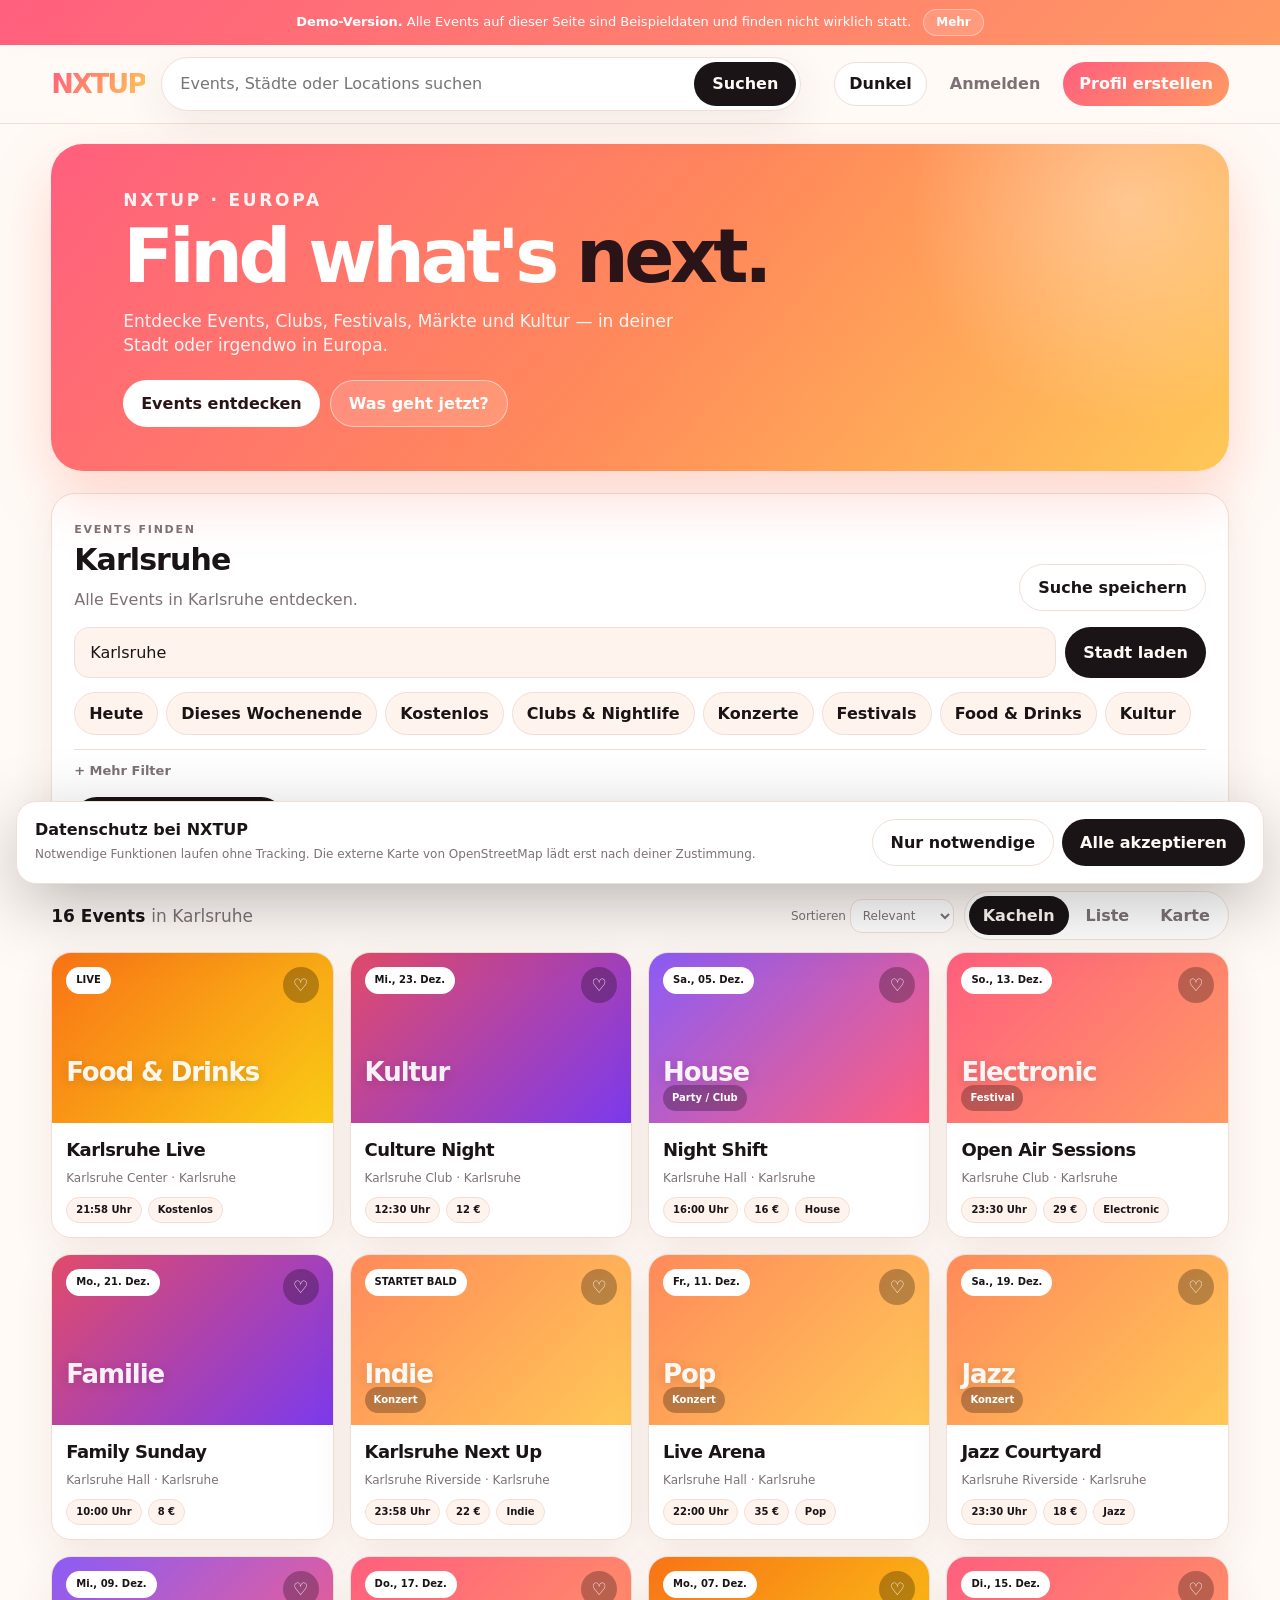
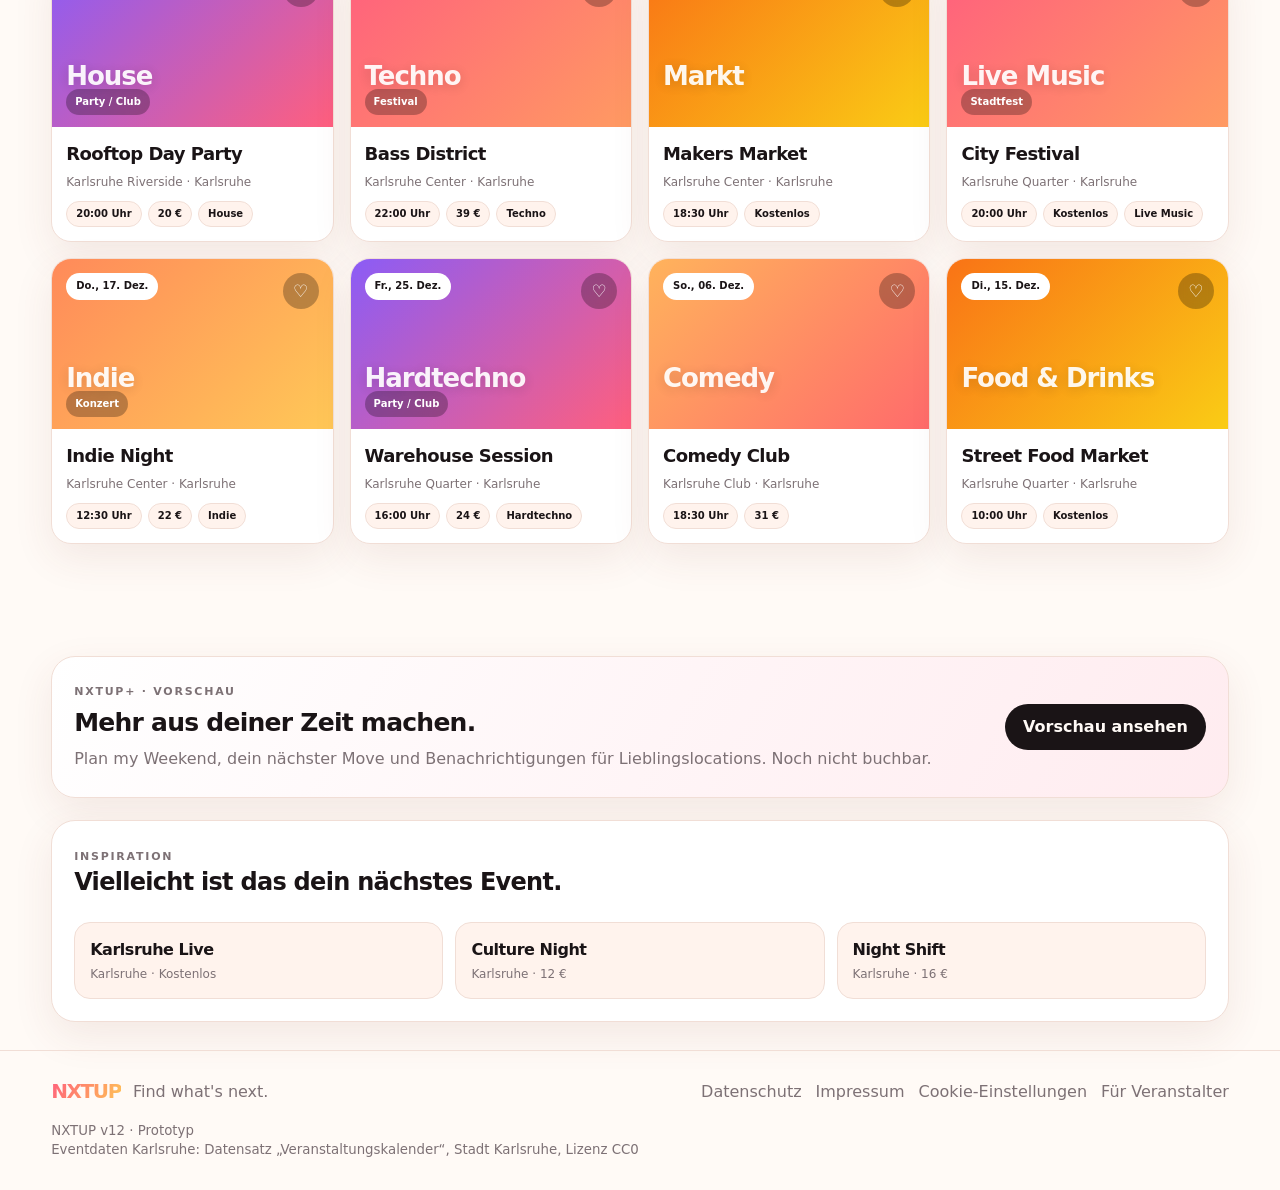
==== commit b0388d5f: "Add files via upload" ====
--- a/index.html
+++ b/index.html
@@ -133,7 +133,7 @@
 <footer class="footer">
   <div class="footerBrand"><span class="logoClassic small">NXTUP</span><span>Find what's next.</span></div>
   <nav><button id="privacyBtn" type="button">Datenschutz</button><a href="impressum.html">Impressum</a><button id="cookieBtn" type="button">Cookie-Einstellungen</button><button id="organizerBtn" type="button">Für Veranstalter</button></nav>
-  <small>NXTUP v12 · Prototyp · Alle Eventdaten sind Beispieldaten</small>
+  <small>NXTUP v12 · Prototyp<br>Eventdaten Karlsruhe: Datensatz „Veranstaltungskalender“, Stadt Karlsruhe, Lizenz CC0</small>
 </footer>
 
 <aside id="eventDrawer" class="eventDrawer hidden" aria-label="Eventdetails"><button id="drawerClose" class="closeBtn" type="button" aria-label="Schließen">×</button><div id="eventDrawerBody"></div></aside>
